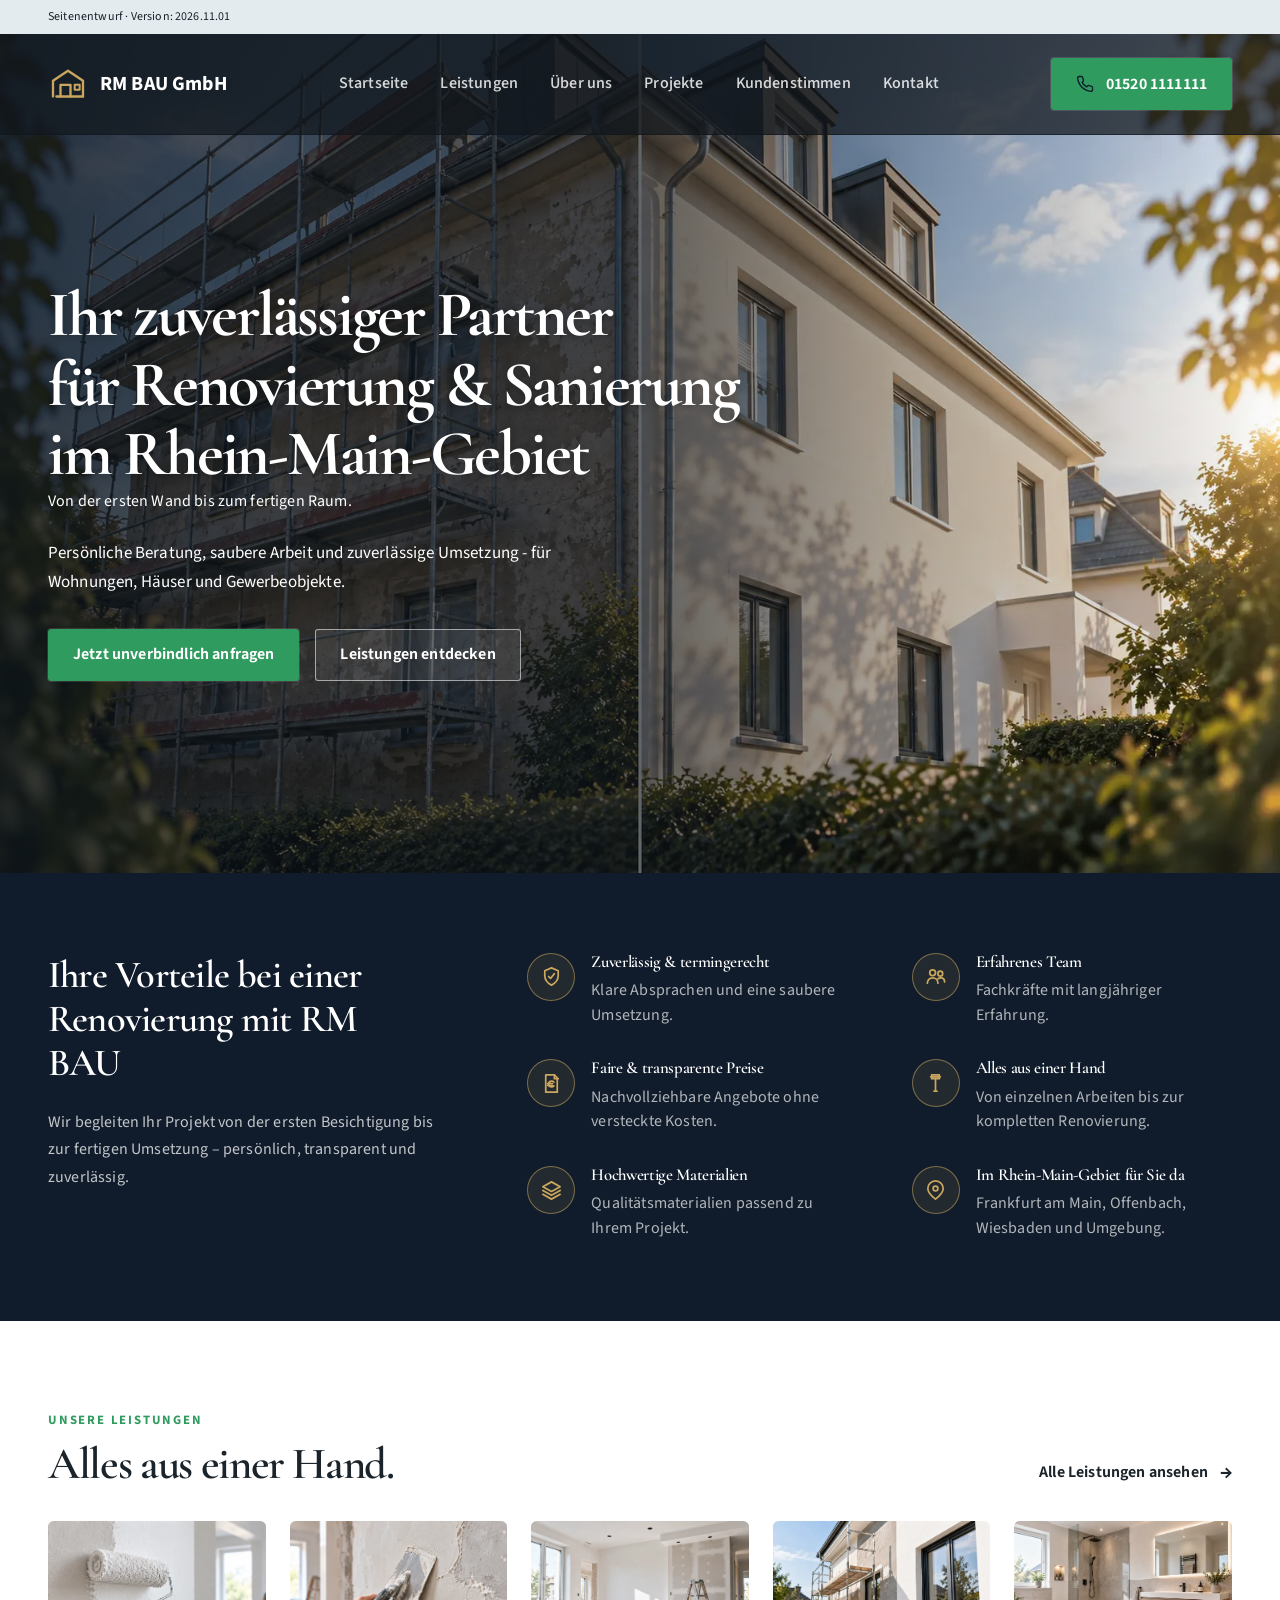
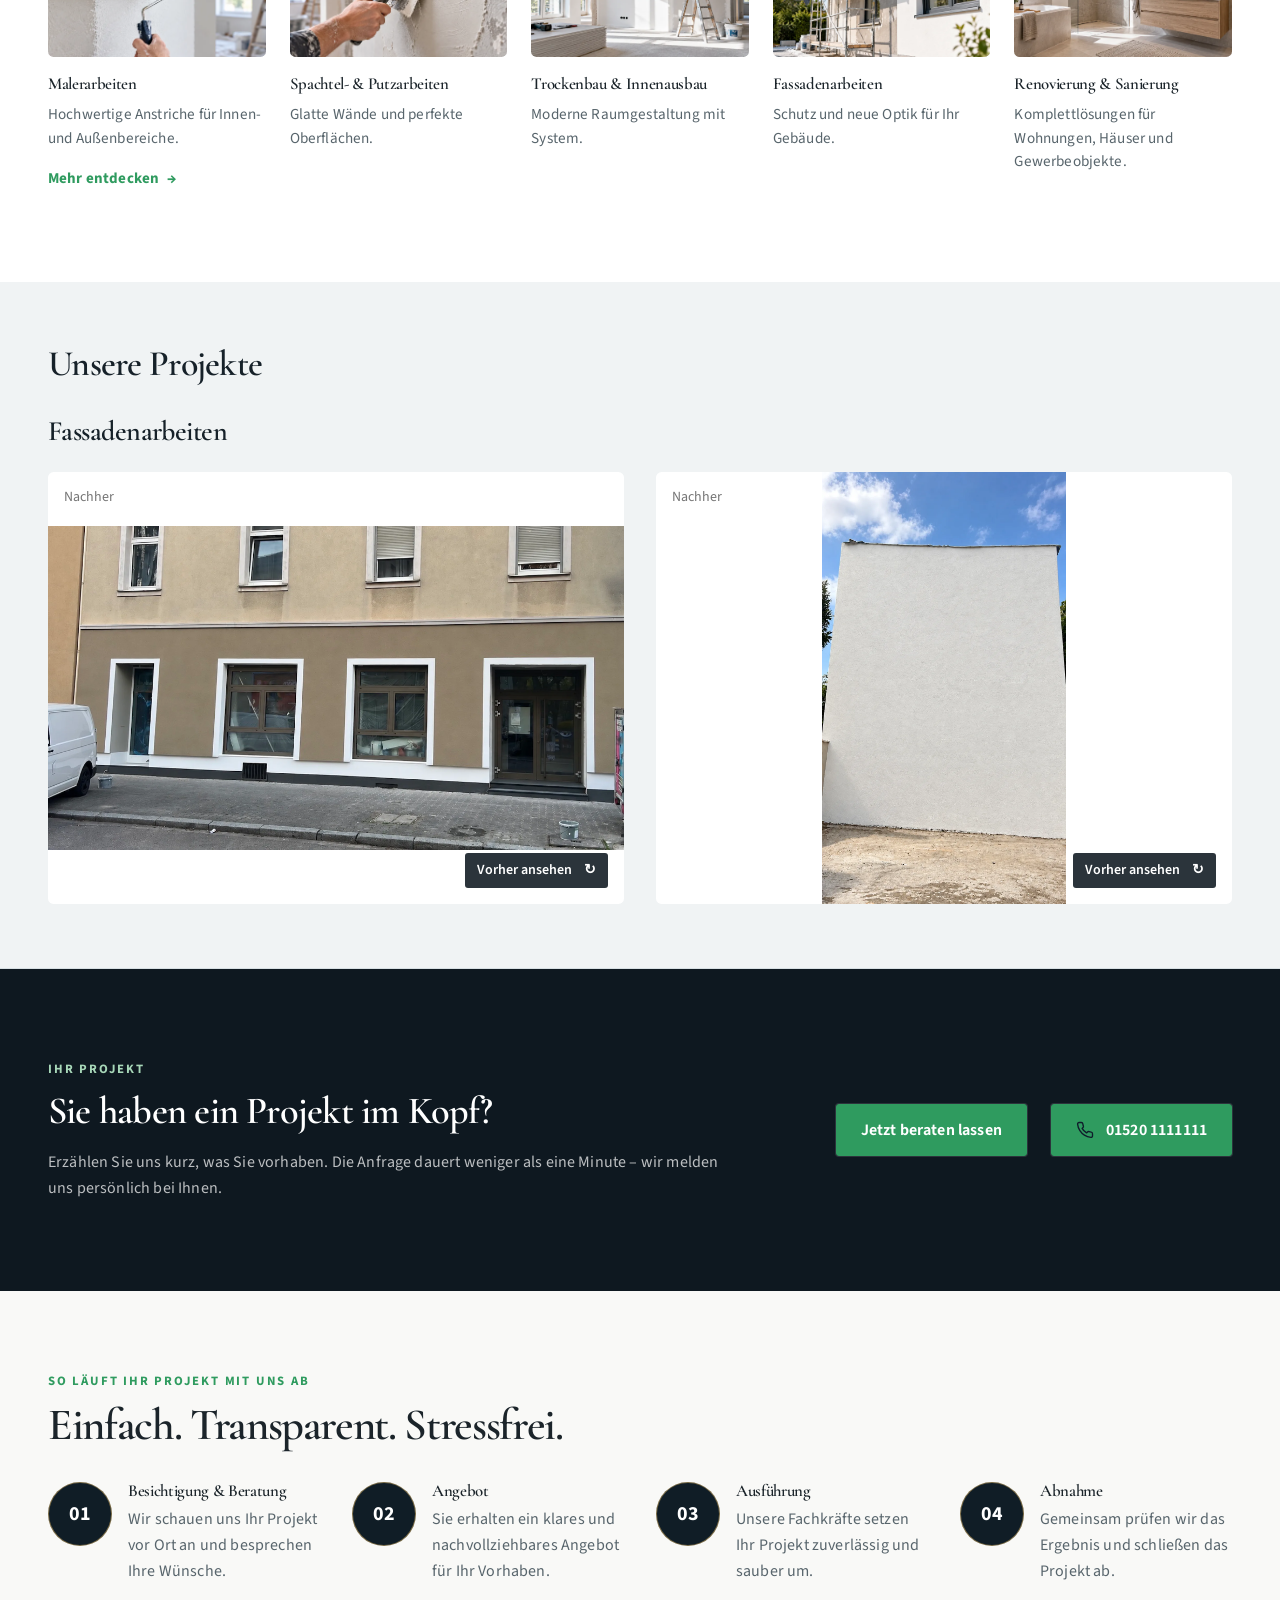
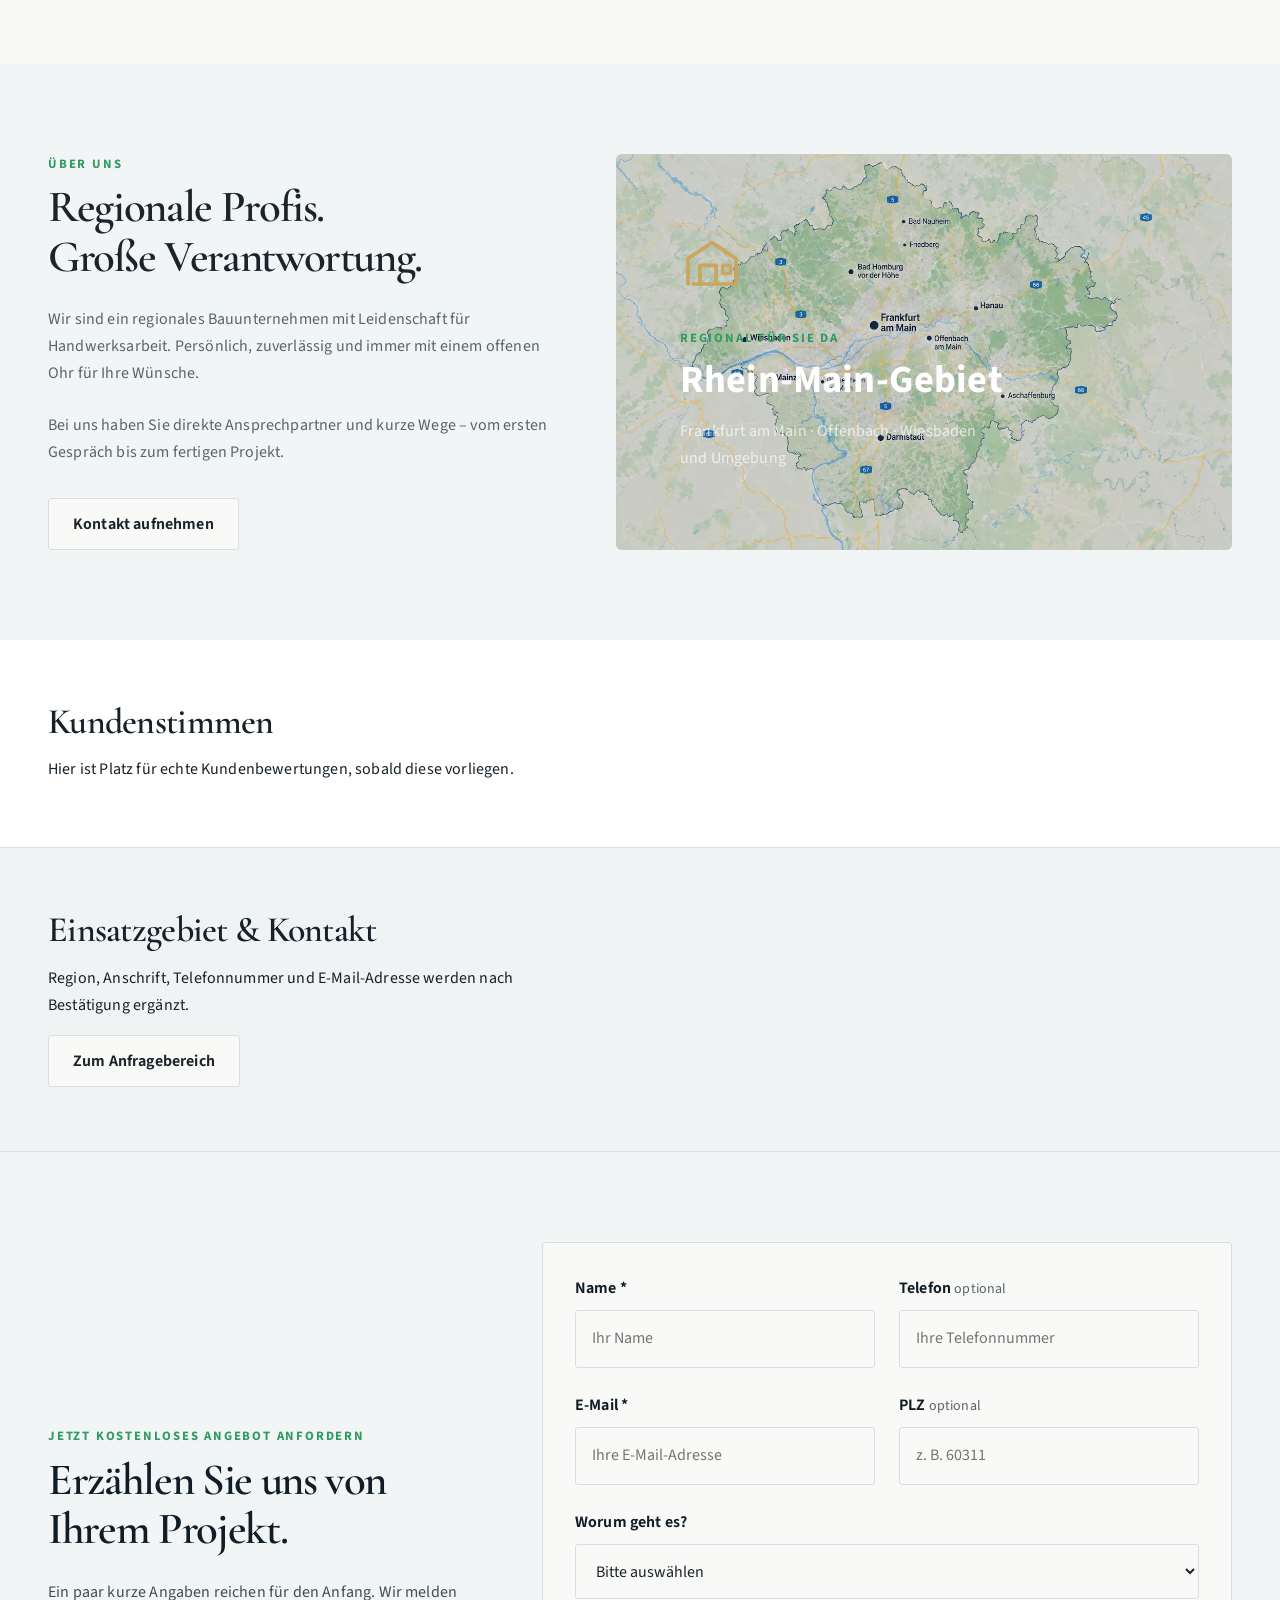
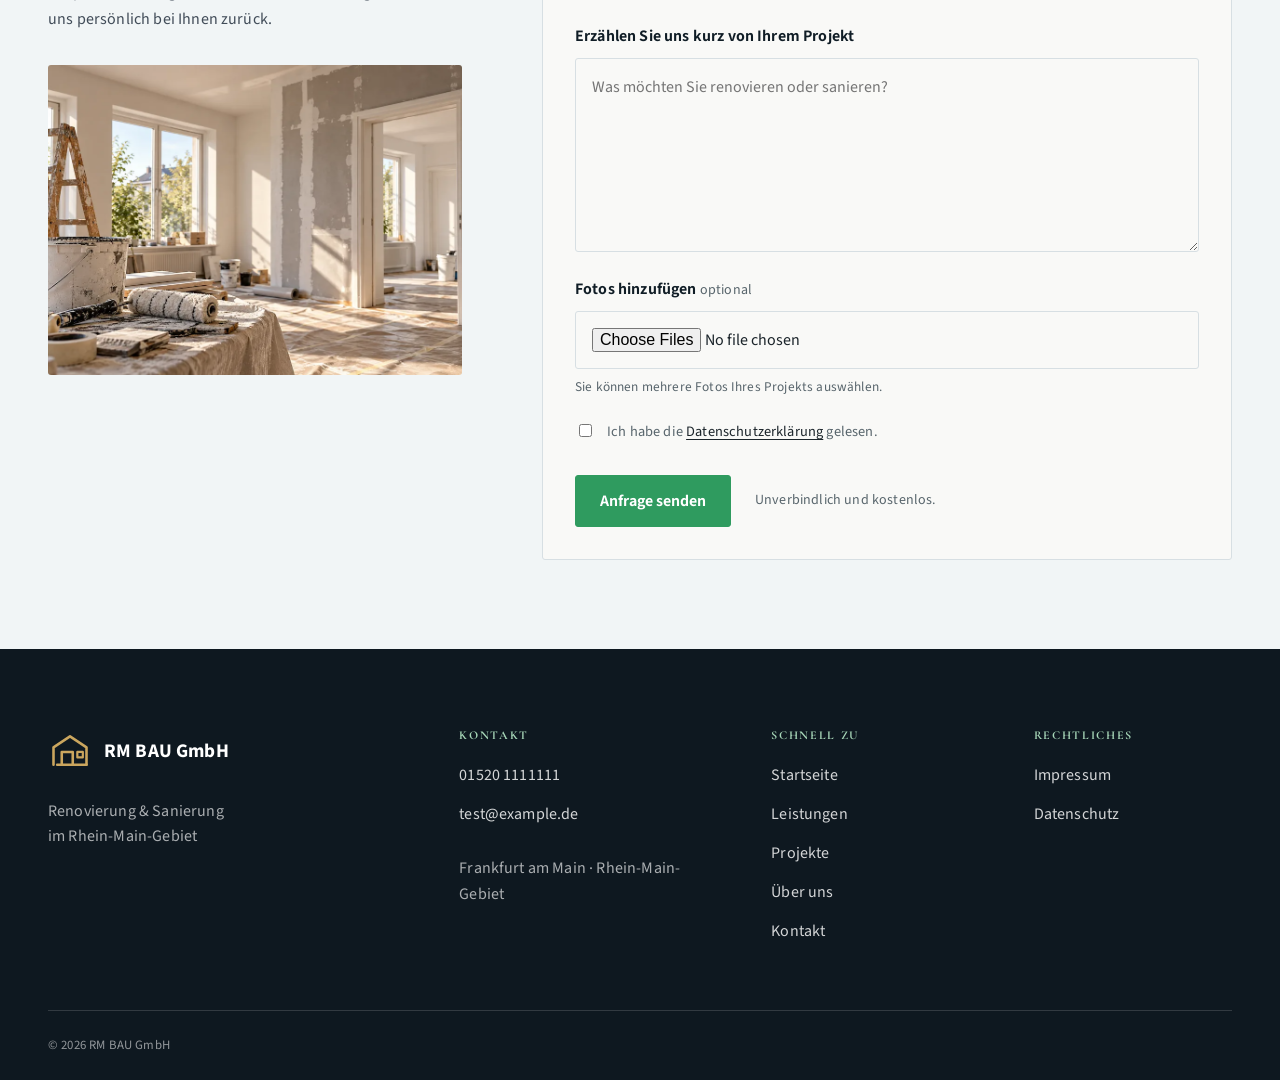
==== public/index.html @ 4d6d4b8c "add malerarbeiten" ====
<!doctype html>
<html lang="de">
  <head>
    <meta charset="utf-8">
    <meta name="viewport" content="width=device-width, initial-scale=1">
    <meta name="description" content="Seitenentwurf für einen Betrieb für Renovierung und Sanierung.">
    <meta name="robots" content="noindex, nofollow">

    <link rel="preconnect" href="https://fonts.googleapis.com">
    <link rel="preconnect" href="https://fonts.gstatic.com" crossorigin>
    <link
      href="https://fonts.googleapis.com/css2?family=Cormorant+Garamond:wght@500;600;700&family=Source+Sans+3:wght@400;500;600;700&display=swap"
      rel="stylesheet"
    >

    <title>Renovierung &amp; Sanierung — Seitenentwurf</title>
    <link rel="icon" href="data:,">
    <link rel="stylesheet" href="assets/css/variables.css">
    <link rel="stylesheet" href="assets/css/base.css">
    <link rel="stylesheet" href="assets/css/layout.css">
    <link rel="stylesheet" href="assets/css/components.css">
    <link rel="stylesheet" href="assets/css/sections/header.css">
    <link rel="stylesheet" href="assets/css/sections/hero.css">
    <link rel="stylesheet" href="assets/css/sections/advantages.css">
    <link rel="stylesheet" href="assets/css/sections/services.css">
    <link rel="stylesheet" href="assets/css/sections/projects.css">
    <link rel="stylesheet" href="assets/css/sections/project-cta.css">
    <link rel="stylesheet" href="assets/css/sections/process.css">
    <link rel="stylesheet" href="assets/css/sections/about.css">
    <link rel="stylesheet" href="assets/css/sections/request.css">
    <link rel="stylesheet" href="assets/css/sections/footer.css">
    <link rel="stylesheet" href="assets/css/scroll-reveal.css">
    <!-- Theme overrides must come last -->
    <link rel="stylesheet" href="assets/css/themes.css">
  </head>
  <body class="theme-builder">
    <a class="skip-link" href="#main-content">Zum Inhalt springen</a>

    <!-- Header / navigation -->
    <p class="preview-banner">
      <span class="container">Seitenentwurf · Version: 2026.11.01 </span>
    </p>
    <header class="site-header">
      <div class="container site-header__inner">
        <a class="site-name" href="#start">
          <img
            class="site-name__mark"
            src="assets/icons/company-mark.svg"
            alt=""
            aria-hidden="true"
          >
          <span class="site-name__text">
            <strong data-site="company-name"></strong>
          </span>
        </a>
        <nav class="site-nav" aria-label="Hauptnavigation">
          <ul class="nav-list">
            <li><a href="#start">Startseite</a></li>
            <li><a href="#services">Leistungen</a></li>
            <li><a href="#about">Über uns</a></li>
            <li><a href="#projects">Projekte</a></li>
            <li><a href="#reviews">Kundenstimmen</a></li>
            <li><a href="#contact">Kontakt</a></li>
          </ul>
        </nav>
        <a
          class="button button--primary site-header__cta"
          href="#"
          data-site-phone-link
        >
          <img
            class="icon"
            src="assets/icons/phone.svg"
            alt=""
            aria-hidden="true"
          >
          <span data-site="phone"></span>
        </a>
      </div>
    </header>

    <main id="main-content" tabindex="-1">
      <!-- Hero -->
      <section class="hero" id="start" aria-labelledby="hero-title">
        <!-- To try another stock photo, change only src. See assets/images/README.md. -->
        <img
          class="hero__image"
          src="assets/images/hero-before-after.webp"
          width="1920"
          height="1079"
          alt=""
          fetchpriority="high"
        >
        <div class="container hero__inner">
          <div class="hero__content">

  <h1 class="hero__title" id="hero-title">
    Ihr zuverlässiger Partner<br>
    für Renovierung &amp; Sanierung<br> 
    im Rhein-Main-Gebiet
  </h1>

  <p class="hero__subtitle">
    Von der ersten Wand bis zum fertigen Raum.
  </p>

  <p class="hero__description">
    Persönliche Beratung, saubere Arbeit und 
    zuverlässige Umsetzung - für Wohnungen, 
    Häuser und Gewerbeobjekte.
  </p>

  <div class="hero__actions">
    <a class="button button--primary" href="#request">
      Jetzt unverbindlich anfragen
    </a>
              <a class="button button--outline" href="#services">Leistungen entdecken</a>
            </div>
          </div>
        </div>
      </section>

      <!-- Benefits -->
      <section class="advantages" id="benefits">
  <div class="container advantages__inner">

    <div class="advantages__intro">
      <h2 class="advantages__title">
        Ihre Vorteile bei einer Renovierung mit RM BAU
      </h2>

      <p class="advantages__description">
        Wir begleiten Ihr Projekt von der ersten Besichtigung
        bis zur fertigen Umsetzung – persönlich, transparent
        und zuverlässig.
      </p>
    </div>

    <button
      class="advantages__toggle"
      type="button"
      aria-expanded="false"
      aria-controls="advantages-list"
    >
      <span class="advantages__toggle-label">
        Alle Vorteile anzeigen
      </span>

      <span
        class="advantages__toggle-icon"
        aria-hidden="true"
      >
        ↓
      </span>
    </button>

    <div
      class="advantages__collapsible"
      id="advantages-list"
    >
      <div class="advantages__grid">

        <div class="advantage-item">
          <div class="advantage-item__icon">
            <img src="assets/icons/shield-check.svg" alt="">
          </div>

          <div>
            <h3>Zuverlässig &amp; termingerecht</h3>
            <p>Klare Absprachen und eine saubere Umsetzung.</p>
          </div>
        </div>

        <div class="advantage-item">
          <div class="advantage-item__icon">
            <img src="assets/icons/team.svg" alt="">
          </div>

          <div>
            <h3>Erfahrenes Team</h3>
            <p>Fachkräfte mit langjähriger Erfahrung.</p>
          </div>
        </div>

        <div class="advantage-item">
          <div class="advantage-item__icon">
            <img src="assets/icons/price.svg" alt="">
          </div>

          <div>
            <h3>Faire &amp; transparente Preise</h3>
            <p>Nachvollziehbare Angebote ohne versteckte Kosten.</p>
          </div>
        </div>

        <div class="advantage-item">
          <div class="advantage-item__icon">
            <img src="assets/icons/tools.svg" alt="">
          </div>

          <div>
            <h3>Alles aus einer Hand</h3>
            <p>Von einzelnen Arbeiten bis zur kompletten Renovierung.</p>
          </div>
        </div>

        <div class="advantage-item">
          <div class="advantage-item__icon">
            <img src="assets/icons/materials.svg" alt="">
          </div>

          <div>
            <h3>Hochwertige Materialien</h3>
            <p>Qualitätsmaterialien passend zu Ihrem Projekt.</p>
          </div>
        </div>

        <div class="advantage-item">
          <div class="advantage-item__icon">
            <img src="assets/icons/location.svg" alt="">
          </div>

          <div>
            <h3>Im Rhein-Main-Gebiet für Sie da</h3>
            <p>Frankfurt am Main, Offenbach, Wiesbaden und Umgebung.</p>
          </div>
        </div>

      </div>
    </div>

  </div>
</section>

      <!-- Services -->
      <section class="services" id="services" aria-labelledby="services-title">
  <div class="container">

    <div class="services__header">
      <div>
        <p class="services__eyebrow">Unsere Leistungen</p>

        <h2 class="services__title" id="services-title">
          Alles aus einer Hand.
        </h2>
      </div>

      <a class="services__all-link" href="#services">
        Alle Leistungen ansehen
        <span aria-hidden="true">→</span>
      </a>
    </div>

    <div class="services__list">

      <article class="service-card">
        <img
          class="service-card__image"
          src="assets/images/services/painting.webp"
          alt="Malerarbeiten mit Farbroller"
          loading="lazy"
        >

        <h3>Malerarbeiten</h3>

        <p>
          Hochwertige Anstriche für Innen- und Außenbereiche.
        </p>

        <!-- Link to the Malerarbeiten detail page -->
        <a class="service-card__link" href="leistungen/malerarbeiten.html">
          Mehr entdecken <span aria-hidden="true">→</span>
        </a>
      </article>


      <article class="service-card">
        <img
          class="service-card__image"
          src="assets/images/services/plastering.webp"
          alt="Spachtel- und Putzarbeiten an einer Wand"
          loading="lazy"
        >

        <h3>Spachtel- &amp; Putzarbeiten</h3>

        <p>
          Glatte Wände und perfekte Oberflächen.
        </p>
      </article>


      <article class="service-card">
        <img
          class="service-card__image"
          src="assets/images/services/drywall.webp"
          alt="Innenraum während des Trockenbaus"
          loading="lazy"
        >

        <h3>Trockenbau &amp; Innenausbau</h3>

        <p>
          Moderne Raumgestaltung mit System.
        </p>
      </article>


      <article class="service-card">
        <img
          class="service-card__image"
          src="assets/images/services/facade.webp"
          alt="Fassade eines Wohnhauses"
          loading="lazy"
        >

        <h3>Fassadenarbeiten</h3>

        <p>
          Schutz und neue Optik für Ihr Gebäude.
        </p>
      </article>


      <article class="service-card">
        <img
          class="service-card__image"
          src="assets/images/services/renovation.webp"
          alt="Modern renoviertes Badezimmer"
          loading="lazy"
        >

        <h3>Renovierung &amp; Sanierung</h3>

        <p>
          Komplettlösungen für Wohnungen, Häuser und Gewerbeobjekte.
        </p>
      </article>

    </div>

  </div>
</section>

      <!-- Projects -->
      <section class="section section--muted" id="projects" aria-labelledby="projects-title">
        <div class="container stack">
          <h2 id="projects-title">Unsere Projekte</h2>
          <section class="projects__category" aria-labelledby="projects-facades-title">
            <h3 class="projects__category-title" id="projects-facades-title">Fassadenarbeiten</h3>
            <div class="projects__grid">
              <article class="project-card project-card--facade" data-project-name="Fassadensanierung 01">
                <button
                  class="project-card__toggle"
                  type="button"
                  aria-label="Fassadensanierung 01: Nachher. Vorher ansehen."
                  disabled
                >
                  <span class="project-card__inner">
                    <span class="project-card__face project-card__face--after" aria-hidden="false">
                      <img
                        class="project-card__image project-card__image--after"
                        src="assets/images/projects/facade-after.webp"
                        alt="Fassade nach der Sanierung"
                        loading="lazy"
                        decoding="async"
                      >
                      <span class="project-card__label">Nachher</span>
                      <span class="project-card__hint">Vorher ansehen <span aria-hidden="true">↻</span></span>
                    </span>
                    <span class="project-card__face project-card__face--before" aria-hidden="true">
                      <img
                        class="project-card__image project-card__image--before"
                        src="assets/images/projects/facade-before.webp"
                        alt="Fassade vor der Sanierung"
                        loading="lazy"
                        decoding="async"
                      >
                      <span class="project-card__label">Vorher</span>
                      <span class="project-card__hint">Nachher ansehen <span aria-hidden="true">↻</span></span>
                    </span>
                  </span>
                </button>
              </article>

              <article class="project-card project-card--facade0" data-project-name="Fassadensanierung 02">
                <button
                  class="project-card__toggle"
                  type="button"
                  aria-label="Fassadensanierung 02: Nachher. Vorher ansehen."
                  disabled
                >
                  <span class="project-card__inner">
                    <span class="project-card__face project-card__face--after" aria-hidden="false">
                      <img
                        class="project-card__image project-card__image--after"
                        src="assets/images/projects/facade0-after.webp"
                        alt="Fassade nach der Sanierung"
                        loading="lazy"
                        decoding="async"
                      >
                      <span class="project-card__label">Nachher</span>
                      <span class="project-card__hint">Vorher ansehen <span aria-hidden="true">↻</span></span>
                    </span>
                    <span class="project-card__face project-card__face--before" aria-hidden="true">
                      <img
                        class="project-card__image project-card__image--before"
                        src="assets/images/projects/facade0-before.webp"
                        alt="Fassade vor der Sanierung"
                        loading="lazy"
                        decoding="async"
                      >
                      <span class="project-card__label">Vorher</span>
                      <span class="project-card__hint">Nachher ansehen <span aria-hidden="true">↻</span></span>
                    </span>
                  </span>
                </button>
              </article>
            </div>
          </section>
        </div>
      </section>

      <!-- Project CTA -->
<section class="project-cta" aria-labelledby="project-cta-title">
  <div class="container project-cta__inner">

    <div class="project-cta__content">
      <p class="project-cta__eyebrow">
        Ihr Projekt
      </p>

      <h2 class="project-cta__title" id="project-cta-title">
        Sie haben ein Projekt im Kopf?
      </h2>

      <p class="project-cta__description">
        Erzählen Sie uns kurz, was Sie vorhaben.
        Die Anfrage dauert weniger als eine Minute –
        wir melden uns persönlich bei Ihnen.
      </p>
    </div>

    <div class="project-cta__actions">
      <a class="button button--primary" href="#request">
        Jetzt beraten lassen
      </a>

      <a
          class="button button--primary site-header__cta"
          href="#"
          data-site-phone-link
        >
          <img
            class="icon"
            src="assets/icons/phone.svg"
            alt=""
            aria-hidden="true"
          >
          <span data-site="phone"></span>
        </a>
    </div>

  </div>
</section>

<!-- Process -->
<section class="process" id="process" aria-labelledby="process-title">
  <div class="container">

    <div class="process__header">
      <p class="process__eyebrow">
        So läuft Ihr Projekt mit uns ab
      </p>

      <h2 class="process__title" id="process-title">
        Einfach. Transparent. Stressfrei.
      </h2>
    </div>

    <div class="process__steps">

      <article class="process-step">
        <span class="process-step__number">01</span>
        <div>
          <h3>Besichtigung &amp; Beratung</h3>
          <p>
            Wir schauen uns Ihr Projekt vor Ort an
            und besprechen Ihre Wünsche.
          </p>
        </div>
      </article>

      <article class="process-step">
        <span class="process-step__number">02</span>
        <div>
          <h3>Angebot</h3>
          <p>
            Sie erhalten ein klares und nachvollziehbares
            Angebot für Ihr Vorhaben.
          </p>
        </div>
      </article>

      <article class="process-step">
        <span class="process-step__number">03</span>
        <div>
          <h3>Ausführung</h3>
          <p>
            Unsere Fachkräfte setzen Ihr Projekt
            zuverlässig und sauber um.
          </p>
        </div>
      </article>

      <article class="process-step">
        <span class="process-step__number">04</span>
        <div>
          <h3>Abnahme</h3>
          <p>
            Gemeinsam prüfen wir das Ergebnis
            und schließen das Projekt ab.
          </p>
        </div>
      </article>

    </div>

  </div>
</section>

      <!-- About -->
<section class="about" id="about" aria-labelledby="about-title">
  <div class="container about__inner">

    <div class="about__content">
      <p class="about__eyebrow">
        Über uns
      </p>

      <h2 class="about__title" id="about-title">
        Regionale Profis.<br>
        Große Verantwortung.
      </h2>

      <p class="about__description">
        Wir sind ein regionales Bauunternehmen mit Leidenschaft für Handwerksarbeit. 
        Persönlich, zuverlässig und immer mit einem offenen Ohr für Ihre Wünsche.
      </p>

      <p class="about__description">
        Bei uns haben Sie direkte Ansprechpartner und kurze Wege –
        vom ersten Gespräch bis zum fertigen Projekt.
      </p>

      <a class="button button--secondary" href="#contact">
        Kontakt aufnehmen
      </a>
    </div>

    <div class="about__media">
  <img
    class="about__mark"
    src="assets/icons/company-mark.svg"
    alt=""
    aria-hidden="true"
  >

  <p class="about__media-label">Regional für Sie da</p>

  <strong>Rhein-Main-Gebiet</strong>

  <p>
    Frankfurt am Main · Offenbach · Wiesbaden<br>
    und Umgebung
  </p>
</div>

  </div>
</section>

      

      <!-- Reviews -->
      <section class="section" id="reviews" aria-labelledby="reviews-title">
        <div class="container stack">
          <h2 id="reviews-title">Kundenstimmen</h2>
          <p class="text-width">Hier ist Platz für echte Kundenbewertungen, sobald diese vorliegen.</p>
        </div>
      </section>

      <!-- Service area / contact -->
      <section class="section section--muted" id="contact" aria-labelledby="contact-title">
        <div class="container stack">
          <h2 id="contact-title">Einsatzgebiet &amp; Kontakt</h2>
          <p class="text-width">Region, Anschrift, Telefonnummer und E-Mail-Adresse werden nach Bestätigung ergänzt.</p>
          <div class="cluster">
            <a class="button button--secondary" href="#request">Zum Anfragebereich</a>
          </div>
        </div>
      </section>

      <!-- Request form: interface and submission are added in later steps. -->
      <!-- Request form -->
<section class="request" id="request" aria-labelledby="request-title">
  <div class="container request__inner">

    <div class="request__intro">
      <p class="request__eyebrow">JETZT KOSTENLOSES ANGEBOT ANFORDERN</p>

      <h2 class="request__title" id="request-title">
        Erzählen Sie uns von Ihrem Projekt.
      </h2>

      <p class="request__description">
        Ein paar kurze Angaben reichen für den Anfang.
        Wir melden uns persönlich bei Ihnen zurück.
      </p>

      <img
  class="request__image"
  src="assets/images/request/renovation-work.webp"
  alt=""
  loading="lazy"
>

    </div>

    <form class="request-form">

      <div class="request-form__grid">

        <div class="form-field">
          <label for="name">Name *</label>
          <input
            id="name"
            name="name"
            type="text"
            autocomplete="name"
            placeholder="Ihr Name"
            required
          >
        </div>

        <div class="form-field">
          <label for="phone">
            Telefon 
            <span class="form-field__optional">optional</span>
          </label>
          <input
            id="phone"
            name="phone"
            type="tel"
            autocomplete="tel"
            placeholder="Ihre Telefonnummer"
          >
        </div>

        <div class="form-field">
          <label for="email">E-Mail *</label>
          <input
            id="email"
            name="email"
            type="email"
            autocomplete="email"
            placeholder="Ihre E-Mail-Adresse"
            required
          >
        </div>

        <div class="form-field">
          <label for="postal-code">
            PLZ
            <span class="form-field__optional">optional</span>
          </label>
          <input
            id="postal-code"
            name="postalCode"
            type="text"
            inputmode="numeric"
            autocomplete="postal-code"
            placeholder="z. B. 60311"
          >
        </div>

        <div class="form-field form-field--full">
          <label for="service">Worum geht es?</label>

          <select id="service" name="service">
            <option value="">Bitte auswählen</option>
            <option value="painting">Malerarbeiten</option>
            <option value="plastering">Spachtel- &amp; Putzarbeiten</option>
            <option value="drywall">Trockenbau &amp; Innenausbau</option>
            <option value="facade">Fassadenarbeiten</option>
            <option value="renovation">Renovierung &amp; Sanierung</option>
            <option value="other">Sonstiges</option>
          </select>
        </div>

        <div class="form-field form-field--full">
          <label for="message">
            Erzählen Sie uns kurz von Ihrem Projekt
          </label>

          <textarea
            id="message"
            name="message"
            rows="6"
            placeholder="Was möchten Sie renovieren oder sanieren?"
          ></textarea>
        </div>

        <div class="form-field form-field--full">
          <label for="photos">
            Fotos hinzufügen
            <span class="form-field__optional">optional</span>
          </label>

          <input
            id="photos"
            name="photos"
            type="file"
            accept="image/*"
            multiple
          >

          <small>
            Sie können mehrere Fotos Ihres Projekts auswählen.
          </small>
        </div>

      </div>

      <label class="form-check">
        <input type="checkbox" name="privacy">

        <span>
          Ich habe die
          <a href="datenschutz.html">Datenschutzerklärung</a>
          gelesen.
        </span>
      </label>

      <div class="request-form__footer">
        <button class="button button--primary" type="button">
          Anfrage senden
        </button>

        <p>
          Unverbindlich und kostenlos.
        </p>
      </div>

    </form>

  </div>
</section>
    </main>

    <!-- Footer -->
      <footer class="site-footer">
  <div class="container site-footer__grid">

    <div class="site-footer__brand">
      <a class="site-footer__logo" href="#start">
        <img
          class="site-footer__mark"
          src="assets/icons/company-mark.svg"
          alt=""
          aria-hidden="true"
        >

        <strong data-site="company-name"></strong>
      </a>

      <p>
        Renovierung &amp; Sanierung<br>
        im Rhein-Main-Gebiet
      </p>
    </div>


    <div class="site-footer__column">
      <h2>Kontakt</h2>

      <a href="#" data-site-phone-link>
        <span data-site="phone"></span>
      </a>

      <a href="#" data-site-email-link>
        <span data-site="email"></span>
      </a>

      <p>Frankfurt am Main · Rhein-Main-Gebiet</p>
    </div>


    <div class="site-footer__column">
      <h2>Schnell zu</h2>

      <a href="#start">Startseite</a>
      <a href="#services">Leistungen</a>
      <a href="#projects">Projekte</a>
      <a href="#about">Über uns</a>
      <a href="#contact">Kontakt</a>
    </div>


    <div class="site-footer__column">
      <h2>Rechtliches</h2>

      <a href="impressum.html">Impressum</a>
      <a href="datenschutz.html">Datenschutz</a>
    </div>

  </div>

  <div class="container site-footer__bottom">
    <p>
      © <span data-site="year"></span>
      <span data-site="company-name"></span>
    </p>

  </div>
</footer>

  <script src="assets/js/site-data.js"></script>
  <script src="assets/js/advantages-toggle.js"></script>
  <script src="assets/js/projects-flip.js"></script>
  <script src="assets/js/scroll-reveal.js"></script>
</body>
</html>
---- public/assets/css/variables.css ----
:root {
  /* Shared palette and rhythm; section-specific rules live in sections/. */
  --color-background: #f9f9f7;
  --color-surface: #f0f3f4;
  --color-text: #1b242a;
  --color-text-muted: #58656c;
  --color-border: #d7dfe3;
  --color-ink: #101d26;
  --color-on-dark: #ffffff;
  --color-on-dark-muted: #dfe7eb;
  --color-border-dark: #2c3941;
  --color-accent: #2f9b5f;
  --color-accent-hover: #1d6d43;
  --color-notice: #edf4f7;
  --color-focus: #1d2f3a;
  --color-focus-on-dark: #dfe7eb;

  --font-body: "Source Sans 3", "Segoe UI", sans-serif;
  --font-heading: "Cormorant Garamond", Georgia, serif;
  --text-small: 0.875rem;
  --text-body: 1rem;
  --text-heading: clamp(2rem, 2.8vw, 2.75rem);
  --text-title: clamp(3rem, 5vw, 5rem);

  --space-1: 0.25rem;
  --space-2: 0.5rem;
  --space-3: 0.75rem;
  --space-4: 1rem;
  --space-6: 1.5rem;
  --space-8: 2rem;
  --space-12: 4rem;
  --space-16: 5rem;
  --space-24: 7rem;

  --content-width: 74rem;
  --text-width: 65ch;
  --page-gutter: clamp(1rem, 4vw, 2rem);
  --radius: 0.1875rem;
}
---- public/assets/css/base.css ----
*,
*::before,
*::after {
  box-sizing: border-box;
}

html {
  color-scheme: light;
  scroll-padding-block: var(--space-4);
}

body {
  margin: 0;
  background: var(--color-background);
  color: var(--color-text);
  font-family: var(--font-body);
  font-size: var(--text-body);
  line-height: 1.7;
  letter-spacing: 0.01em;
  overflow-wrap: break-word;
}

h1,
h2,
p {
  margin: 0;
}

h1,
h2,
h3,
h4,
h5,
h6 {
  font-family: var(--font-heading);
  line-height: 1.02;
  letter-spacing: -0.02em;
  font-weight: 600;
}

h1 {
  font-size: var(--text-title);
}

h2 {
  font-size: var(--text-heading);
}

main > section {
  padding-block: clamp(5rem, 8vw, 7rem);
}

main > section + section {
  margin-block-start: 0;
}

a {
  color: inherit;
  text-underline-offset: 0.2em;
}

img {
  display: block;
  max-width: 100%;
  height: auto;
}

button,
input,
select,
textarea {
  font: inherit;
}

:focus-visible {
  outline: 3px solid var(--focus-color, var(--color-focus));
  outline-offset: 4px;
}
---- public/assets/css/layout.css ----
.container {
  width: min(calc(100% - var(--page-gutter) * 2), var(--content-width));
  margin-inline: auto;
}

.section {
  padding-block: var(--space-12);
  border-block-end: 1px solid var(--color-border);
}

.section--compact {
  padding-block: var(--space-6);
}

.section--muted {
  background: var(--color-surface);
}

.stack > * + * {
  margin-block-start: var(--space-4);
}

.cluster {
  display: flex;
  flex-wrap: wrap;
  align-items: center;
  gap: var(--space-3);
}

.cluster > * {
  min-width: 0;
  max-width: 100%;
}

.cluster--spread {
  justify-content: space-between;
}

.text-width {
  max-width: var(--text-width);
}
---- public/assets/css/components.css ----
.button {
  display: inline-flex;
  align-items: center;
  justify-content: center;
  gap: var(--space-3);
  min-height: 3.25rem;
  max-width: 100%;
  padding: var(--space-3) var(--space-6);
  border: 1px solid transparent;
  border-radius: var(--radius);
  font-weight: 650;
  line-height: 1.4;
  text-align: center;
  text-decoration: none;
  transition: background-color 160ms ease, border-color 160ms ease, color 160ms ease;
}

.button--primary {
  background: var(--color-accent);
  color: var(--color-ink);
}

.button--secondary {
  background: var(--color-background);
  color: var(--color-text);
  border-color: var(--color-border);
}

.button--outline {
  background: rgb(32 32 32 / 42%);
  color: var(--color-on-dark);
  border-color: rgb(255 255 255 / 65%);
}

.button--primary:hover {
  background: var(--color-accent-hover);
}

.button--secondary:hover {
  border-color: var(--color-text);
}

.button--outline:hover {
  background: var(--color-on-dark);
  color: var(--color-ink);
  border-color: var(--color-on-dark);
}

.icon {
  width: 1.125rem;
  height: 1.125rem;
  flex: 0 0 auto;
}

.notice {
  padding: var(--space-3) var(--space-4);
  border-inline-start: 3px solid var(--color-accent);
  background: var(--color-notice);
  font-size: var(--text-small);
}

.skip-link {
  position: absolute;
  inset-block-start: var(--space-4);
  inset-inline-start: var(--page-gutter);
  z-index: 10;
  padding: var(--space-3) var(--space-4);
  background: var(--color-background);
  transform: translateY(calc(-100% - var(--space-8)));
}

.skip-link:focus {
  transform: translateY(0);
}

@media (prefers-reduced-motion: reduce) {
  .button {
    transition: none;
  }
}
---- public/assets/css/sections/header.css ----
.preview-banner {
  margin: 0;
  padding-block: 0.5rem;
  background: var(--color-notice);
  color: var(--color-text);
  font-size: 0.75rem;
  line-height: 1.5;
}

.preview-banner > .container {
  display: block;
}

.site-header {
  position: absolute;
  inset-inline: 0;
  z-index: 20;
}

.site-header__inner {
  display: grid;
  grid-template-columns: auto minmax(0, 1fr) auto;
  align-items: center;
  gap: var(--space-4) var(--space-8);
  padding-block: var(--space-6);
}

.site-name {
  display: inline-flex;
  align-items: center;
  gap: var(--space-3);
  min-width: 0;
  color: inherit;
  text-decoration: none;
}

.site-name__mark {
  display: block;
  flex: 0 0 auto;
  width: 2.5rem;
  height: 2.75rem;
  color: var(--color-accent);
}

.site-name__text {
  display: grid;
  gap: 0.2rem;
  min-width: 0;
}

.site-name__text strong {
  font-size: 1.25rem;
  line-height: 1.15;
  overflow-wrap: anywhere;
}

.site-name__text > span {
  font-size: 0.75rem;
  line-height: 1.4;
}

.site-nav {
  min-width: 0;
}

.nav-list {
  display: flex;
  flex-wrap: wrap;
  justify-content: center;
  gap: var(--space-1) var(--space-6);
  margin: 0;
  padding: 0;
  list-style: none;
}

.nav-list a {
  display: inline-flex;
  align-items: center;
  min-height: 2.75rem;
  padding-inline: var(--space-1);
  color: inherit;
  font-size: 1rem;
  font-weight: 550;
  text-decoration: none;
  text-underline-offset: 0.45em;
}

.nav-list a:hover,
.nav-list a:focus-visible {
  text-decoration: underline;
  text-decoration-color: var(--color-accent);
  text-decoration-thickness: 2px;
}

.site-header__cta {
  white-space: nowrap;
  min-height: 3.25rem;
  padding-inline: var(--space-6);
  font-size: 1rem;
  font-weight: 650;
}

@media (max-width: 68rem) {
  .site-header__inner {
    grid-template-columns: minmax(0, 1fr) auto;
    row-gap: var(--space-3);
  }

  .site-name {
    grid-column: 1;
    grid-row: 1;
    justify-self: start;
  }

  .site-header__cta {
    grid-column: 2;
    grid-row: 1;
  }

  .site-nav {
    grid-column: 1 / -1;
    grid-row: 2;
    padding-block-start: var(--space-2);
    border-block-start: 1px solid var(--color-border);
  }

  .nav-list {
    justify-content: flex-start;
  }
}

@media (max-width: 40rem) {
  .site-header__inner {
    gap: var(--space-2) var(--space-3);
    padding-block: var(--space-4);
  }

  .site-name {
    gap: var(--space-2);
  }

  .site-name__mark {
    width: 2rem;
    height: 2.2rem;
  }

  .site-name__text strong {
    font-size: 1.0625rem;
  }

  .site-name__text > span {
    font-size: 0.6875rem;
  }

  .site-header__cta {
    padding-inline: var(--space-4);
    font-size: 0.8125rem;
  }

  .nav-list {
    gap: 0 var(--space-3);
  }

  .nav-list a {
    font-size: 0.8125rem;
  }
}
---- public/assets/css/sections/hero.css ----
.hero {
  --hero-shade-strong: 0.62;
  --hero-shade-light: 0.06;

  position: relative;
  isolation: isolate;
  overflow: hidden;
  color: var(--color-on-dark);
}

.hero__image {
  position: absolute;
  inset: 0;
  z-index: -2;
  width: 100%;
  height: 100%;
  object-fit: cover;
  object-position: 68% center;
}

.hero::before {
  content: "";
  position: absolute;
  inset: 0;
  z-index: -1;
}

.hero__inner {
  position: relative;
  min-height: 39rem;
  padding-block:
    clamp(9rem, 11vw, 11rem)
    clamp(var(--space-16), 7vw, var(--space-24));
}

.hero__content {
  max-width: 48rem;
}

.hero__eyebrow {
  display: flex;
  align-items: center;
  gap: var(--space-3);
  margin-block-end: var(--space-6);
  color: #f2d9a6;
  font-size: 0.8125rem;
  font-weight: 650;
  letter-spacing: 0.14em;
  text-transform: uppercase;
}

.hero__eyebrow::before {
  content: "";
  width: 2rem;
  height: 2px;
  background: currentColor;
  flex: 0 0 auto;
}

.hero__title {
  margin: 0;
  font-size: var(--text-title);
  font-weight: 700;
  line-height: 1.08;
  letter-spacing: -0.035em;
  text-shadow: 0 2px 8px rgb(0 0 0 / 30%);
}

.hero__title span {
  color: #f2d9a6;
}

.hero__description {
  max-width: 32rem;
  margin-block-start: var(--space-6);
  color: var(--color-on-dark);
  font-size: 1.0625rem;
  line-height: 1.7;
}

.hero__actions {
  display: flex;
  flex-wrap: wrap;
  gap: var(--space-4);
  margin-block-start: var(--space-8);
}

.hero__photo-note {
  position: absolute;
  inset-inline-end: 0;
  inset-block-end: var(--space-6);
  max-width: 100%;
  padding: var(--space-2) var(--space-3);
  border: 1px solid rgb(255 255 255 / 20%);
  border-radius: var(--radius);
  background: rgb(32 32 32 / 72%);
  color: var(--color-on-dark);
  font-size: 0.75rem;
}

/* Tablet / smaller desktop:
   header wraps into more than one row,
   so hero content starts lower. */
@media (max-width: 68rem) {
  .hero__inner {
    padding-block-start: 11rem;
  }
}


/* Tablet */
@media (max-width: 60rem) {
  .hero__inner {
    min-height: auto;
    padding-block-end: var(--space-8);
  }

  .hero__title {
    font-size: clamp(2.125rem, 7.5vw, 3.5rem);
  }

  .hero__description {
    font-size: var(--text-body);
  }

  .hero__photo-note {
    position: static;
    width: fit-content;
    margin-block-start: var(--space-12);
  }
}


/* Phone:
   navigation currently makes the header taller. */
@media (max-width: 40rem) {
  .hero__inner {
    padding-block-start: 13rem;
  }
}


/* Small phone */
@media (max-width: 30rem) {
  .hero__actions {
    flex-direction: column;
  }

  .hero__actions .button {
    width: 100%;
  }
}
---- public/assets/css/sections/advantages.css ----
.advantages {
  padding-block: var(--space-16);
  background: #101c2b;
  color: white;
}

.advantages__inner {
  display: grid;
  grid-template-columns: 0.85fr 1.5fr;
  gap: var(--space-16);
  align-items: start;
}

.advantages__eyebrow {
  margin: 0 0 var(--space-3);
  color: var(--color-accent);
  font-size: 0.8rem;
  font-weight: 700;
  letter-spacing: 0.12em;
  text-transform: uppercase;
}

.advantages__title {
  margin: 0;
  max-width: 24rem;
  font-size: clamp(1.75rem, 3vw, 2.5rem);
  line-height: 1.15;
}

.advantages__description {
  max-width: 30rem;
  margin-top: var(--space-6);
  color: rgb(255 255 255 / 75%);
  line-height: 1.7;
}

.advantages__grid {
  display: grid;
  grid-template-columns: repeat(2, minmax(0, 1fr));
  gap: var(--space-8) var(--space-12);
}

.advantage-item {
  display: flex;
  gap: var(--space-4);
  align-items: flex-start;
}

.advantage-item__icon {
  display: grid;
  place-items: center;
  flex: 0 0 auto;

  width: 3rem;
  height: 3rem;

  border: 1px solid rgb(203 166 94 / 55%);
  border-radius: 50%;

  background: rgb(203 166 94 / 10%);
}

.advantage-item__icon img {
  width: 1.45rem;
  height: 1.45rem;
}

.advantage-item h3 {
  margin: 0 0 var(--space-2);
  font-size: 1.05rem;
}

.advantage-item p {
  margin: 0;
  color: rgb(255 255 255 / 68%);
  line-height: 1.55;
}

@media (max-width: 60rem) {
  .advantages__inner {
    grid-template-columns: 1fr;
    gap: var(--space-8);
  }
}

@media (max-width: 40rem) {
  .advantages {
    padding-block: var(--space-12);
  }

  .advantages__grid {
    grid-template-columns: 1fr;
    gap: var(--space-6);
  }
}

/* On desktop the toggle is unnecessary */
.advantages__toggle {
  display: none;
}

.advantages__collapsible {
  display: block;
}


@media (max-width: 40rem) {
  .advantages__toggle {
    display: flex;
    align-items: center;
    justify-content: space-between;

    width: 100%;
    margin-top: var(--space-6);
    padding: var(--space-4) 0;

    border: 0;
    border-block: 1px solid rgb(255 255 255 / 18%);
    background: transparent;

    color: white;
    font: inherit;
    font-weight: 650;

    cursor: pointer;
  }

  .advantages__toggle-icon {
    color: var(--color-accent);
    font-size: 1.4rem;
    transition: transform 200ms ease;
  }

  .advantages__toggle[aria-expanded="true"]
  .advantages__toggle-icon {
    transform: rotate(180deg);
  }

  .advantages__collapsible {
    display: none;
    padding-block-start: var(--space-6);
  }

  .advantages__collapsible.is-open {
    display: block;
  }
}
---- public/assets/css/sections/services.css ----
.services {
  padding-block: clamp(5rem, 7vw, 7rem);
  background: var(--color-background);
  color: var(--color-text);
}

.services__header {
  display: flex;
  align-items: end;
  justify-content: space-between;
  gap: var(--space-8);

  margin-block-end: var(--space-8);
}

.services__eyebrow {
  margin: 0 0 var(--space-2);

  color: var(--color-accent);

  font-size: 0.8rem;
  font-weight: 700;
  letter-spacing: 0.14em;
  text-transform: uppercase;
}

.services__title {
  margin: 0;

  font-size: clamp(2rem, 3.5vw, 3rem);
  line-height: 1.1;
  letter-spacing: -0.03em;
}

.services__all-link {
  display: inline-flex;
  align-items: center;
  gap: var(--space-3);

  flex: 0 0 auto;

  color: var(--color-text);

  font-weight: 650;
  text-decoration: none;
}

.services__all-link span {
  font-size: 1.25rem;
  transition: transform 160ms ease;
}

.services__all-link:hover span {
  transform: translateX(0.25rem);
}


/* Cards */

.services__list {
  display: grid;
  grid-template-columns: repeat(5, minmax(0, 1fr));
  gap: var(--space-6);
}

.service-card {
  min-width: 0;
}

.service-card__image {
  display: block;

  width: 100%;
  aspect-ratio: 16 / 10;

  object-fit: cover;

  border-radius: 0.35rem;
}

.service-card h3 {
  margin:
    var(--space-4)
    0
    var(--space-2);

  font-size: 1.05rem;
  line-height: 1.3;
}

.service-card p {
  margin: 0;

  color: var(--color-text-muted);

  font-size: 0.95rem;
  line-height: 1.55;
}


/* Smaller desktop / tablet */

@media (max-width: 68rem) {
  .services__list {
    grid-template-columns: repeat(3, minmax(0, 1fr));
  }
}


/* Mobile */

@media (max-width: 40rem) {
  .services {
    padding-block: var(--space-12);
  }

  .services__header {
    align-items: start;
    margin-block-end: var(--space-6);
  }

  .services__all-link {
    display: none;
  }

  .services__list {
    display: grid;
    grid-auto-flow: column;

    grid-auto-columns: 82%;

    grid-template-columns: none;

    gap: var(--space-4);

    overflow-x: auto;
    overscroll-behavior-inline: contain;

    scroll-snap-type: inline mandatory;
    scrollbar-width: none;

    padding-block-end: var(--space-3);
  }

  .services__list::-webkit-scrollbar {
    display: none;
  }

  .service-card {
    scroll-snap-align: start;
  }

  .service-card__image {
    aspect-ratio: 16 / 10;
  }
}
/* Link to a service detail page. Reuses the site's existing accent colour. */
.service-card__link {
  display: inline-flex;
  align-items: center;
  gap: var(--space-2);
  margin-block-start: var(--space-4);
  color: var(--theme-accent, var(--color-accent));
  font-size: 0.94rem;
  font-weight: 700;
  text-decoration: none;
}

.service-card__link span {
  display: inline-block;
  transition: transform 160ms ease;
}

.service-card__link:hover,
.service-card__link:focus-visible {
  text-decoration: underline;
}

.service-card__link:hover span {
  transform: translateX(0.25rem);
}

@media (prefers-reduced-motion: reduce) {
  .service-card__link span { transition: none; }
}
---- public/assets/css/sections/projects.css ----
.projects__category {
  margin-block-start: var(--space-8);
}

.projects__category + .projects__category {
  margin-block-start: var(--space-12);
}

.projects__category-title {
  margin: 0 0 var(--space-6);
  font-size: 1.75rem;
  line-height: 1.2;
}

.projects__grid {
  display: grid;
  grid-template-columns: repeat(2, minmax(0, 1fr));
  gap: var(--space-8);
}

.project-card {
  min-width: 0;
  max-width: 46rem;
}

/* Align each full photo independently within its frame. */
.project-card--facade {
  --project-after-position: 50% 50%;
  --project-before-position: 50% 50%;
}

.project-card--facade0 {
  --project-after-position: 50% 50%;
  --project-before-position: 50% 50%;
}

.project-card__toggle {
  display: block;
  width: 100%;
  aspect-ratio: 4 / 3;
  padding: 0;
  border: 0;
  border-radius: 0.35rem;
  background: transparent;
  color: var(--color-on-dark);
  text-align: start;
  cursor: pointer;
  perspective: 1200px;
  touch-action: manipulation;
}

.project-card__inner {
  position: relative;
  display: block;
  width: 100%;
  height: 100%;
  transform-style: preserve-3d;
  transition: transform 650ms ease;
}

.project-card--flipped .project-card__inner {
  transform: rotateY(180deg);
}

.project-card__face {
  position: absolute;
  inset: 0;
  overflow: hidden;
  border-radius: 0.35rem;
  background: #ffffff;
  -webkit-backface-visibility: hidden;
  backface-visibility: hidden;
}

.project-card__face--after {
  transform: rotateY(0deg);
}

.project-card__face--before {
  transform: rotateY(180deg);
}

.project-card__image {
  width: 100%;
  height: 100%;
  object-fit: contain;
}

.project-card__image--after {
  object-position: var(--project-after-position, 50% 50%);
}

.project-card__image--before {
  object-position: var(--project-before-position, 50% 50%);
}

.project-card__label,
.project-card__hint {
  position: absolute;
  font-size: var(--text-small);
  line-height: 1.4;
}

.project-card__label {
  inset-block-start: var(--space-4);
  inset-inline-start: var(--space-4);
  color: #757575;
  font-weight: 400;
}

.project-card__hint {
  display: inline-flex;
  align-items: center;
  gap: var(--space-3);
  padding: var(--space-2) var(--space-3);
  border-radius: var(--radius);
  background: rgb(14 24 32 / 88%);
  font-weight: 600;
  inset-block-end: var(--space-4);
  inset-inline-end: var(--space-4);
  max-width: calc(100% - var(--space-8));
}

.project-card__toggle:disabled {
  cursor: default;
}

.project-card__toggle:disabled .project-card__hint {
  display: none;
}

.project-card__title {
  margin: var(--space-4) 0 var(--space-2);
  font-size: 1.5rem;
  line-height: 1.2;
}

.project-card__description {
  color: var(--color-text-muted);
  font-size: var(--text-small);
}

@media (max-width: 60rem) {
  .projects__grid {
    grid-template-columns: 1fr;
  }
}

@media (prefers-reduced-motion: reduce) {
  .project-card__inner {
    transition: none;
  }
}
---- public/assets/css/sections/project-cta.css ----
.project-cta {
  padding-block: clamp(5rem, 7vw, 6.5rem);
  background: var(--color-ink);
  color: var(--color-on-dark);
}

.project-cta__inner {
  display: flex;
  align-items: center;
  justify-content: space-between;
  gap: var(--space-12);
}

.project-cta__content {
  max-width: 42rem;
}

.project-cta__eyebrow {
  margin: 0 0 var(--space-2);
  color: var(--color-accent);
  font-size: 0.8rem;
  font-weight: 700;
  letter-spacing: 0.14em;
  text-transform: uppercase;
}

.project-cta__title {
  margin: 0;
  color: var(--color-on-dark);
  font-size: clamp(1.8rem, 3vw, 2.5rem);
  line-height: 1.15;
}

.project-cta__description {
  margin: var(--space-4) 0 0;
  color: rgb(255 255 255 / 72%);
  line-height: 1.65;
}

.project-cta__actions {
  display: flex;
  align-items: center;
  gap: var(--space-6);
  flex: 0 0 auto;
}

.project-cta__phone {
  display: inline-flex;
  align-items: center;
  gap: var(--space-2);
  color: var(--color-on-dark);
  font-weight: 650;
  text-decoration: none;
}

@media (max-width: 60rem) {
  .project-cta__inner {
    align-items: flex-start;
    flex-direction: column;
    gap: var(--space-6);
  }
}

@media (max-width: 40rem) {
  .project-cta__actions {
    width: 100%;
    align-items: stretch;
    flex-direction: column;
  }

  .project-cta__actions .button {
    width: 100%;
  }

  .project-cta__phone {
    justify-content: center;
  }
}
---- public/assets/css/sections/process.css ----
.process {
  padding-block: var(--space-16);
  background: var(--color-background);
  color: var(--color-text);
}

.process__header {
  margin-block-end: var(--space-8);
}

.process__eyebrow {
  margin: 0 0 var(--space-2);

  color: var(--color-accent);

  font-size: 0.8rem;
  font-weight: 700;
  letter-spacing: 0.14em;
  text-transform: uppercase;
}

.process__title {
  margin: 0;

  font-size: clamp(2rem, 3.5vw, 3rem);
  line-height: 1.1;
  letter-spacing: -0.03em;
}

.process__steps {
  display: grid;
  grid-template-columns: repeat(4, minmax(0, 1fr));
  gap: var(--space-8);
}

.process-step {
  display: flex;
  align-items: flex-start;
  gap: var(--space-4);
}

.process-step__number {
  display: grid;
  place-items: center;

  width: 4rem;
  height: 4rem;
  flex: 0 0 auto;

  border-radius: 50%;

  background: var(--color-ink);
  color: var(--color-on-dark);

  border: 1px solid rgb(203 166 94 / 55%);

  font-size: 1.25rem;
  font-weight: 700;
}

.process-step h3 {
  margin: 0 0 var(--space-2);
  font-size: 1.05rem;
}

.process-step p {
  margin: 0;

  color: var(--color-text-muted);
  line-height: 1.6;
}

@media (max-width: 68rem) {
  .process__steps {
    grid-template-columns: repeat(2, minmax(0, 1fr));
  }
}

@media (max-width: 40rem) {
  .process {
    padding-block: var(--space-12);
  }

  .process__steps {
    grid-template-columns: 1fr;
    gap: var(--space-6);
  }

  .process-step__number {
    width: 3.5rem;
    height: 3.5rem;
  }
}
---- public/assets/css/sections/about.css ----
.about {
  padding-block: clamp(5rem, 7vw, 7rem);
  background: #f9f8f6;
  color: var(--color-text);
}

.about__inner {
  display: grid;
  grid-template-columns: minmax(0, 0.9fr) minmax(0, 1.1fr);
  align-items: stretch;
  gap: var(--space-12);
}

.about__content {
  align-self: center;
  max-width: 36rem;
}

.about__eyebrow {
  margin: 0 0 var(--space-2);

  color: var(--color-accent);

  font-size: 0.8rem;
  font-weight: 700;
  letter-spacing: 0.14em;
  text-transform: uppercase;
}

.about__title {
  margin: 0;

  font-size: clamp(2rem, 3.5vw, 3rem);
  line-height: 1.1;
  letter-spacing: -0.03em;
}

.about__description {
  margin: var(--space-6) 0 0;

  color: var(--color-text-muted);
  line-height: 1.7;
}

.about__content .button {
  margin-block-start: var(--space-8);
}

.about__media {
  display: flex;
  flex-direction: column;
  justify-content: center;
  align-items: flex-start;

  min-height: 24rem;
  padding: var(--space-12);

  background:
    linear-gradient(
      rgb(16 28 43 / 12%),
      rgb(16 28 43 / 12%)
    ),
    url("../../images/about/rhein-main-map.webp")
    center / cover no-repeat;

  color: var(--color-on-dark);

  border-radius: 0.35rem;
}

.about__mark {
  width: 4rem;
  height: 4rem;
  margin-block-end: var(--space-8);
}

.about__media-label {
  margin: 0 0 var(--space-2);

  color: var(--color-accent);

  font-size: 0.8rem;
  font-weight: 700;
  letter-spacing: 0.14em;
  text-transform: uppercase;
}

.about__media strong {
  font-size: clamp(1.75rem, 3vw, 2.5rem);
  line-height: 1.15;
}

.about__media p:last-child {
  margin: var(--space-4) 0 0;
  color: rgb(255 255 255 / 70%);
  line-height: 1.65;
}

@media (max-width: 60rem) {
  .about__inner {
    grid-template-columns: 1fr;
  }

  .about__media {
    min-height: 20rem;
  }
}

@media (max-width: 40rem) {
  .about {
    padding-block: var(--space-12);
  }

  .about__media {
    min-height: 16rem;
  }
}
---- public/assets/css/sections/request.css ----
.request {
  padding-block: clamp(5rem, 7vw, 7rem);

  background: #f3ead7;
  color: var(--color-ink);
}

.request__inner {
  display: grid;
  grid-template-columns: minmax(0, 0.75fr) minmax(0, 1.25fr);
  gap: var(--space-16);
  align-items: start;
}

.request__intro {
  max-width: 32rem;
  align-self: center;
}

.request__eyebrow {
  margin: 0 0 var(--space-2);

  color: var(--color-ink);

  font-size: 0.8rem;
  font-weight: 700;
  letter-spacing: 0.14em;
  text-transform: uppercase;
}

.request__title {
  margin: 0;

  font-size: clamp(2rem, 3.5vw, 3rem);
  line-height: 1.1;
  letter-spacing: -0.03em;
}

.request__description {
  margin: var(--space-6) 0 0;

  color: rgb(16 28 43 / 78%);
  line-height: 1.7;
}

.request__hint {
  margin: var(--space-6) 0 0;

  color: var(--color-ink);
  font-weight: 700;
}


/* Form */

.request-form {
  padding: var(--space-8);

  background: var(--color-background);
  border: 1px solid var(--color-border);
  border-radius: var(--radius);
}

.request-form__grid {
  display: grid;
  grid-template-columns: repeat(2, minmax(0, 1fr));
  gap: var(--space-6);
}

.form-field {
  display: flex;
  flex-direction: column;
  gap: var(--space-2);
}

.form-field--full {
  grid-column: 1 / -1;
}

.form-field label {
  font-weight: 650;
}

.form-field__optional {
  color: var(--color-text-muted);
  font-size: var(--text-small);
  font-weight: 400;
}

.form-field input,
.form-field select,
.form-field textarea {
  width: 100%;

  padding: 0.9rem 1rem;

  border: 1px solid var(--color-border);
  border-radius: var(--radius);

  background: var(--color-background);
  color: var(--color-text);

  font: inherit;
}

.form-field textarea {
  resize: vertical;
  min-height: 9rem;
}

.form-field input:focus,
.form-field select:focus,
.form-field textarea:focus {
  outline: 2px solid var(--color-accent);
  outline-offset: 2px;
}

.form-field small {
  color: var(--color-text-muted);
  line-height: 1.5;
}


/* Privacy */

.form-check {
  display: flex;
  align-items: flex-start;
  gap: var(--space-3);

  margin-block-start: var(--space-6);

  color: var(--color-text-muted);

  font-size: 0.9rem;
  line-height: 1.5;
}

.form-check input {
  margin-block-start: 0.2rem;
}

.form-check a {
  color: var(--color-text);
}


/* Bottom */

.request-form__footer {
  display: flex;
  align-items: center;
  gap: var(--space-6);

  margin-block-start: var(--space-8);
}

.request-form__footer p {
  margin: 0;

  color: var(--color-text-muted);
  font-size: var(--text-small);
}

.request-form__footer .button {
  background: var(--color-ink);
  color: var(--color-on-dark);
  border-color: var(--color-ink);
}

.request-form__footer .button:hover {
  opacity: 0.9;
}

@media (max-width: 60rem) {
  .request__inner {
    grid-template-columns: 1fr;
    gap: var(--space-8);
  }
}


@media (max-width: 40rem) {
  .request {
    padding-block: var(--space-12);
  }

  .request-form {
    padding: var(--space-6);
  }

  .request-form__grid {
    grid-template-columns: 1fr;
  }

  .form-field--full {
    grid-column: auto;
  }

  .request-form__footer {
    align-items: stretch;
    flex-direction: column;
  }

  .request-form__footer .button {
    width: 100%;
  }
}

.request__image {
  display: block;

  width: 100%;
  margin-block-start: var(--space-8);

  aspect-ratio: 4 / 3;
  object-fit: cover;

  border-radius: var(--radius);
}
---- public/assets/css/sections/footer.css ----
.site-footer {
  padding-block: var(--space-16) var(--space-6);

  background: var(--color-ink);
  color: var(--color-on-dark);
}

.site-footer__grid {
  display: grid;
  grid-template-columns: 1.4fr 1fr 0.8fr 0.8fr;
  gap: var(--space-12);

  padding-block-end: var(--space-12);
}

.site-footer__logo {
  display: inline-flex;
  align-items: center;
  gap: var(--space-3);

  color: var(--color-on-dark);
  font-size: 1.2rem;
  text-decoration: none;
}

.site-footer__mark {
  width: 2.75rem;
  height: 2.75rem;
  object-fit: contain;
}

.site-footer__brand p,
.site-footer__column p {
  margin: var(--space-4) 0 0;

  color: rgb(255 255 255 / 65%);
  line-height: 1.6;
}

.site-footer__column {
  display: flex;
  flex-direction: column;
  align-items: flex-start;
  gap: var(--space-3);
}

.site-footer__column h2 {
  margin: 0 0 var(--space-2);

  color: var(--color-accent);

  font-size: 0.75rem;
  font-weight: 700;
  letter-spacing: 0.14em;
  text-transform: uppercase;
}

.site-footer__column a {
  color: rgb(255 255 255 / 82%);
  text-decoration: none;
}

.site-footer__column a:hover {
  color: var(--color-on-dark);
  text-decoration: underline;
  text-decoration-color: var(--color-accent);
  text-underline-offset: 0.3em;
}

.site-footer__bottom {
  display: flex;
  align-items: center;
  justify-content: space-between;
  gap: var(--space-6);

  padding-block-start: var(--space-6);

  border-block-start: 1px solid rgb(255 255 255 / 15%);

  color: rgb(255 255 255 / 55%);
  font-size: 0.8rem;
}

.site-footer__bottom p {
  margin: 0;
}

.site-footer__bottom a {
  color: rgb(255 255 255 / 70%);
  text-decoration: none;
}


@media (max-width: 60rem) {
  .site-footer__grid {
    grid-template-columns: repeat(2, minmax(0, 1fr));
  }
}


@media (max-width: 40rem) {
  .site-footer {
    padding-block-start: var(--space-12);
  }

  .site-footer__grid {
    grid-template-columns: 1fr;
    gap: var(--space-8);
  }

  .site-footer__bottom {
    align-items: flex-start;
    flex-direction: column;
  }
}
---- public/assets/css/scroll-reveal.css ----
/* Only JavaScript-enhanced elements receive these classes. */
.scroll-reveal {
  transition: opacity 600ms ease, transform 600ms ease;
}

.scroll-reveal--pending {
  opacity: 0;
  transform: scale(0.95);
}

/* Reset offscreen immediately; animate only when the element reappears. */
.scroll-reveal.scroll-reveal--pending {
  transition: none;
}

.scroll-reveal--text.scroll-reveal--pending {
  transform: translateY(14px);
}

@media (min-width: 60rem) {
  .service-card.scroll-reveal:nth-child(2),
  .projects__grid > .scroll-reveal:nth-child(2),
  .advantage-item.scroll-reveal:nth-child(2),
  .process-step.scroll-reveal:nth-child(2),
  .about__media.scroll-reveal {
    transition-delay: 80ms;
  }

  .service-card.scroll-reveal:nth-child(3),
  .process-step.scroll-reveal:nth-child(3) {
    transition-delay: 160ms;
  }

  .service-card.scroll-reveal:nth-child(4),
  .process-step.scroll-reveal:nth-child(4) {
    transition-delay: 240ms;
  }

  .service-card.scroll-reveal:nth-child(5) {
    transition-delay: 320ms;
  }
}

/* Zoom a separate layer so hover and scroll/flip transforms do not compete.
   Enlarge the entire project frame to keep contain-fit photos uncropped. */
@media (hover: hover) and (pointer: fine) and (prefers-reduced-motion: no-preference) {
  .service-card__image,
  .project-card__toggle,
  .request__image,
  .hero__image {
    transition: transform 350ms ease;
  }

  .service-card__image:hover,
  .project-card__toggle:hover,
  .request__image:hover,
  .hero:hover .hero__image {
    transform: scale(1.03);
  }
}

/* Keyboard users must never land on an invisible control. */
.scroll-reveal.scroll-reveal--pending:focus-within {
  opacity: 1;
  transform: none;
  transition: none;
}

@media (prefers-reduced-motion: reduce) {
  .scroll-reveal,
  .scroll-reveal.scroll-reveal--pending {
    opacity: 1;
    transform: none;
    transition: none;
  }
}
---- public/assets/css/themes.css ----
/* =========================
   THEMES
   ========================= */

body.theme-stone {
  --theme-bg: #f8f8f5;
  --theme-surface: #eef2f3;
  --theme-surface-strong: #e2e9eb;
  --theme-text: #1b2329;
  --theme-muted: #5a6670;
  --theme-border: #d4dde3;
  --theme-ink: #141d26;
  --theme-accent: #2f9b5f;
  --theme-accent-soft: #9fd0ae;
  --theme-button-text: #ffffff;
  --theme-overlay-strong: rgb(18 27 33 / 84%);
  --theme-overlay-mid: rgb(18 27 33 / 68%);
  --theme-overlay-soft: rgb(18 27 33 / 30%);
}

body.theme-builder {
  --theme-bg: #ffffff;
  --theme-surface: #f1f5f6;
  --theme-surface-strong: #e3ebef;
  --theme-text: #162129;
  --theme-muted: #56656f;
  --theme-border: #d5dde2;
  --theme-ink: #0e1820;
  --theme-accent: #2f9b5f;
  --theme-accent-soft: #a7d7b8;
  --theme-button-text: #ffffff;
  --theme-overlay-strong: rgb(13 20 27 / 82%);
  --theme-overlay-mid: rgb(13 20 27 / 68%);
  --theme-overlay-soft: rgb(13 20 27 / 30%);
}

body.theme-heritage {
  --theme-bg: #f6f4f1;
  --theme-surface: #eef0ee;
  --theme-surface-strong: #e1e4df;
  --theme-text: #222b31;
  --theme-muted: #5f6a6d;
  --theme-border: #d5d9d3;
  --theme-ink: #1c252a;
  --theme-accent: #3d8d63;
  --theme-accent-soft: #b8d3c0;
  --theme-button-text: #ffffff;
  --theme-overlay-strong: rgb(26 30 35 / 80%);
  --theme-overlay-mid: rgb(26 30 35 / 64%);
  --theme-overlay-soft: rgb(26 30 35 / 28%);
}

body {
  background: var(--theme-bg);
  color: var(--theme-text);
}

body .preview-banner,
body .site-header,
body .site-footer,
body .project-cta,
body .request,
body .about,
body .services,
body .hero,
body .advantages,
body .process {
  transition: background-color 200ms ease, color 200ms ease, border-color 200ms ease;
}

body.theme-stone .site-header {
  background: rgb(20 27 31 / 60%);
  color: #fff;
  border-block-end: 1px solid rgb(20 27 31 / 58%);
}

body.theme-builder .site-header {
  background: rgb(17 23 29 / 72%);
  color: #fff;
  border-block-end: 1px solid rgb(17 23 29 / 64%);
}

body.theme-heritage .site-header {
  background: rgb(26 30 33 / 64%);
  color: #fff;
  border-block-end: 1px solid rgb(26 30 33 / 56%);
}

body.theme-stone .site-name__text > span,
body.theme-builder .site-name__text > span,
body.theme-heritage .site-name__text > span {
  color: rgb(255 255 255 / 72%);
}

body.theme-stone .nav-list a,
body.theme-builder .nav-list a,
body.theme-heritage .nav-list a {
  color: rgb(255 255 255 / 82%);
}

body.theme-stone .nav-list a:hover,
body.theme-builder .nav-list a:hover,
body.theme-heritage .nav-list a:hover,
body.theme-stone .nav-list a:focus-visible,
body.theme-builder .nav-list a:focus-visible,
body.theme-heritage .nav-list a:focus-visible {
  color: #fff;
}

body.theme-stone .hero,
body.theme-builder .hero,
body.theme-heritage .hero {
  background: var(--theme-ink);
}

body.theme-stone .hero::before,
body.theme-builder .hero::before,
body.theme-heritage .hero::before {
  background: linear-gradient(
    90deg,
    var(--theme-overlay-strong) 0%,
    var(--theme-overlay-mid) 22%,
    var(--theme-overlay-mid) 48%,
    var(--theme-overlay-soft) 72%,
    transparent 100%
  );
}

body.theme-stone .button--primary,
body.theme-builder .button--primary,
body.theme-heritage .button--primary,
body.theme-stone .site-header__cta,
body.theme-builder .site-header__cta,
body.theme-heritage .site-header__cta {
  background: var(--theme-accent);
  border-color: var(--theme-accent);
  box-shadow: 0 0 0 1px rgb(255 255 255 / 12%);
  color: var(--theme-button-text);
}

body.theme-stone .button--primary:hover,
body.theme-builder .button--primary:hover,
body.theme-heritage .button--primary:hover {
  background: #1d6d43;
  border-color: #1d6d43;
  color: #fff;
}

body.theme-stone .button--outline,
body.theme-builder .button--outline,
body.theme-heritage .button--outline {
  border-color: rgb(255 255 255 / 55%);
  background: rgb(255 255 255 / 8%);
  color: #fff;
}

body.theme-stone .request,
body.theme-builder .request,
body.theme-heritage .request {
  background: var(--theme-surface);
}

body.theme-stone .site-footer,
body.theme-builder .site-footer,
body.theme-heritage .site-footer {
  background: var(--theme-ink);
}

body.theme-stone .project-cta,
body.theme-builder .project-cta,
body.theme-heritage .project-cta {
  background: var(--theme-ink);
}

body.theme-stone .services,
body.theme-builder .services,
body.theme-heritage .services {
  background: var(--theme-bg);
}

body.theme-stone .about,
body.theme-builder .about,
body.theme-heritage .about {
  background: var(--theme-surface);
}

body.theme-stone .preview-banner,
body.theme-builder .preview-banner,
body.theme-heritage .preview-banner {
  background: var(--theme-surface-strong);
  color: var(--theme-text);
}

body.theme-stone .site-footer__column h2,
body.theme-stone .project-cta__eyebrow,
body.theme-builder .site-footer__column h2,
body.theme-builder .project-cta__eyebrow,
body.theme-heritage .site-footer__column h2,
body.theme-heritage .project-cta__eyebrow {
  color: var(--theme-accent-soft);
}

body.theme-stone .services__eyebrow,
body.theme-stone .about__eyebrow,
body.theme-stone .request__eyebrow,
body.theme-builder .services__eyebrow,
body.theme-builder .about__eyebrow,
body.theme-builder .request__eyebrow,
body.theme-heritage .services__eyebrow,
body.theme-heritage .about__eyebrow,
body.theme-heritage .request__eyebrow {
  color: var(--theme-accent);
}

@media (max-width: 60rem) {
  body.theme-stone .hero::before,
  body.theme-builder .hero::before,
  body.theme-heritage .hero::before {
    background: linear-gradient(
      90deg,
      var(--theme-overlay-strong) 0%,
      var(--theme-overlay-mid) 52%,
      var(--theme-overlay-soft) 100%
    );
  }
}
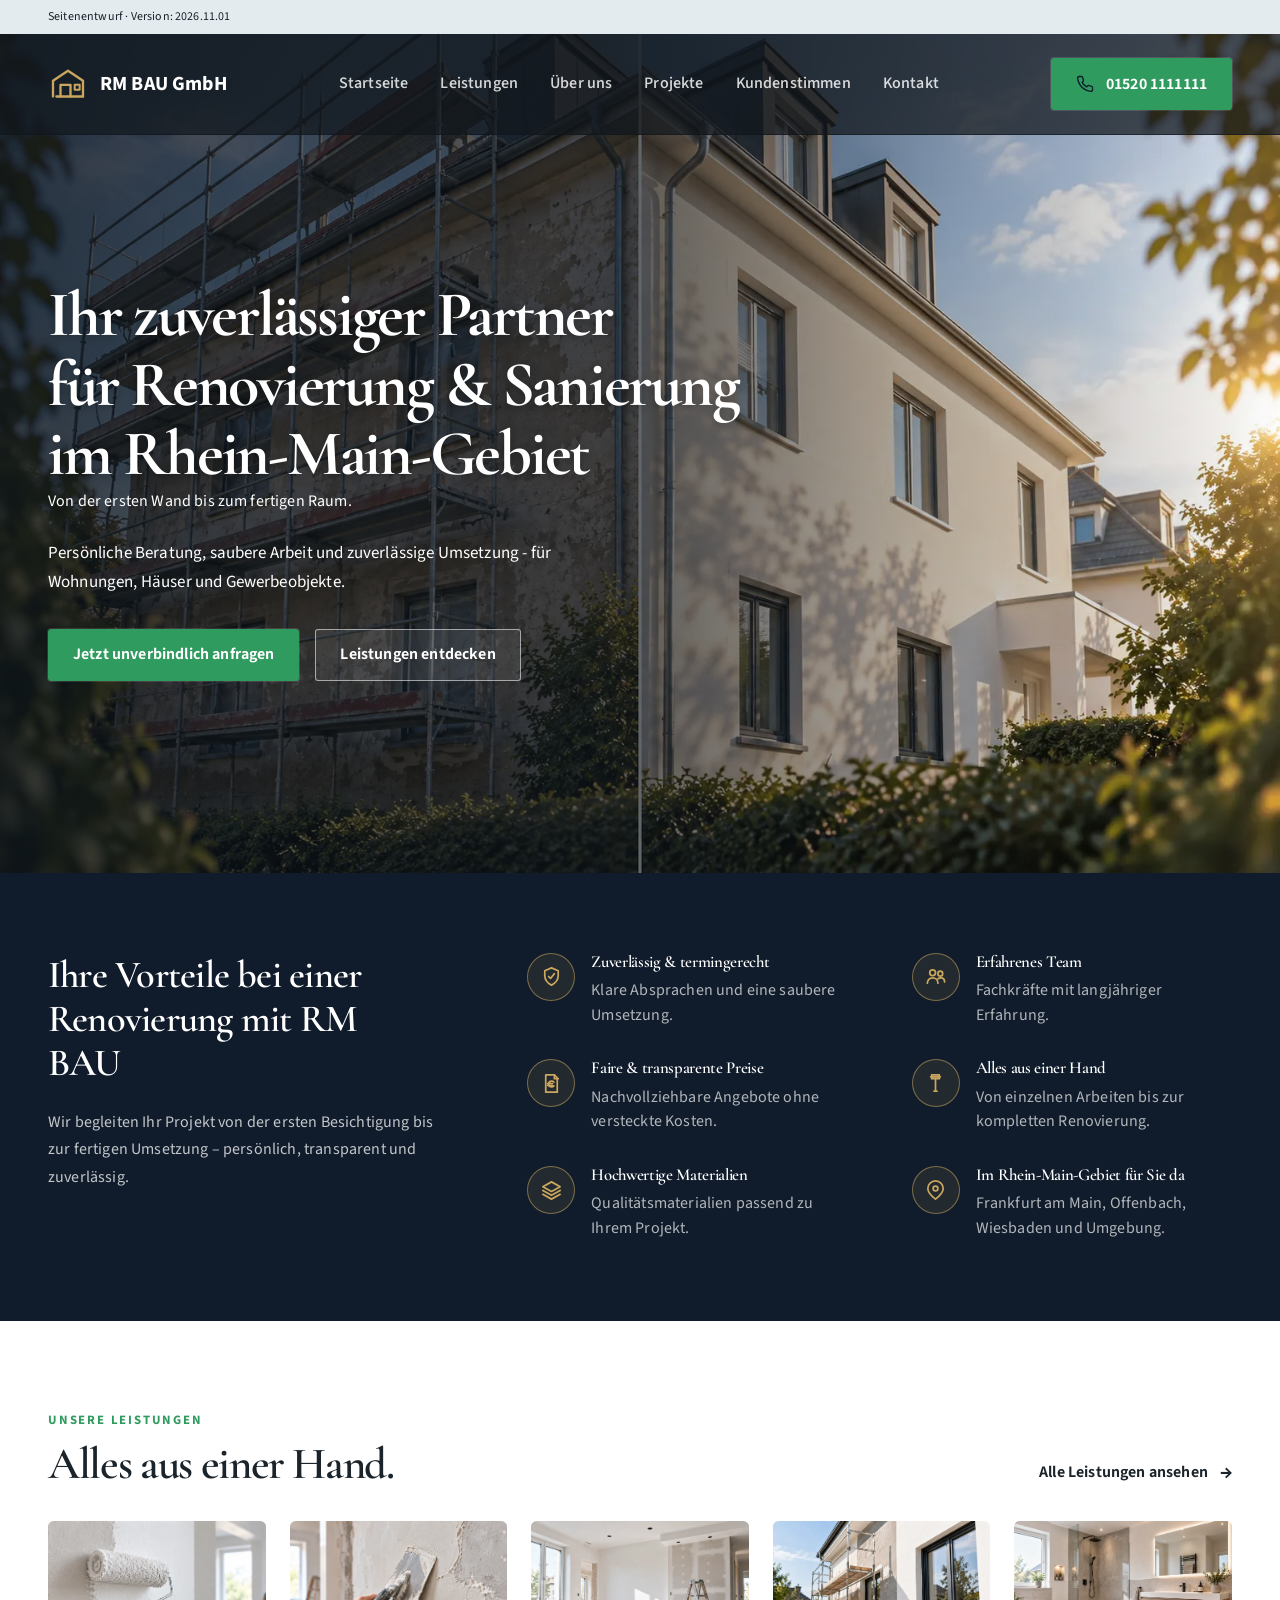
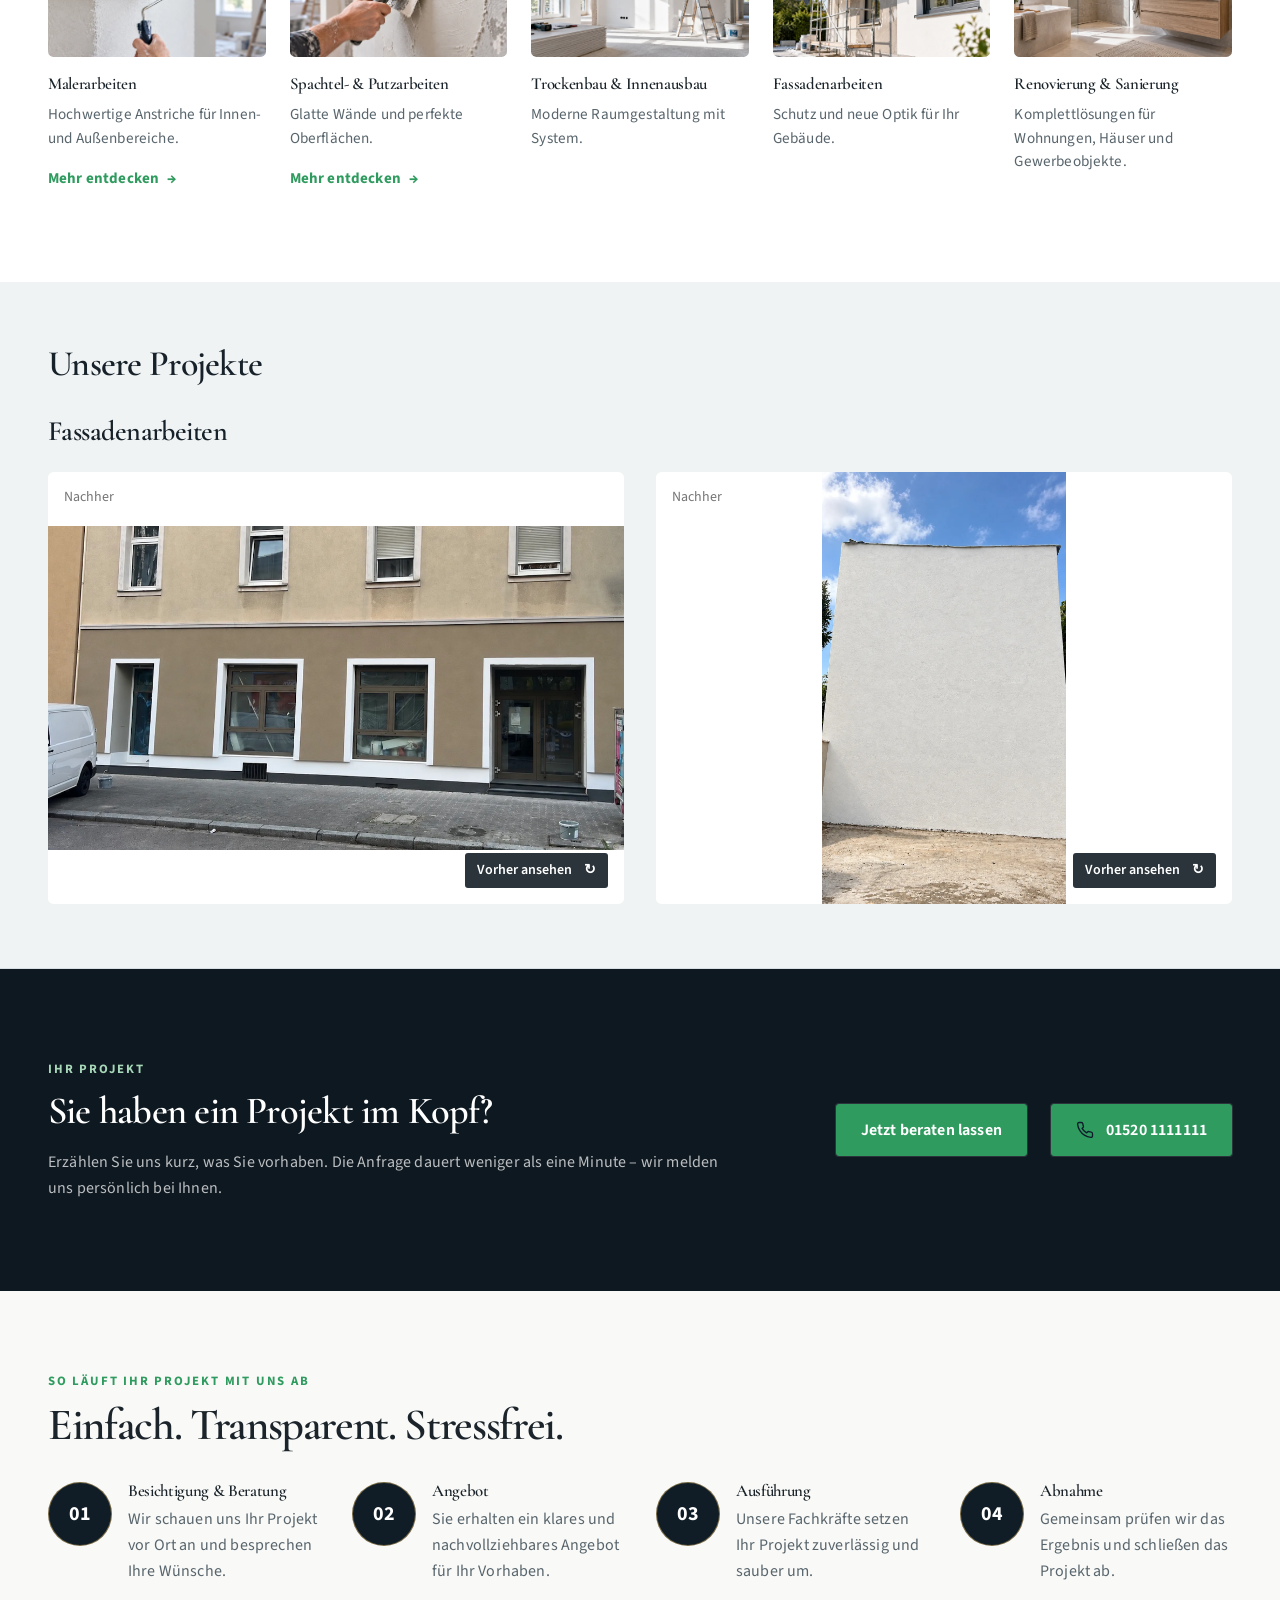
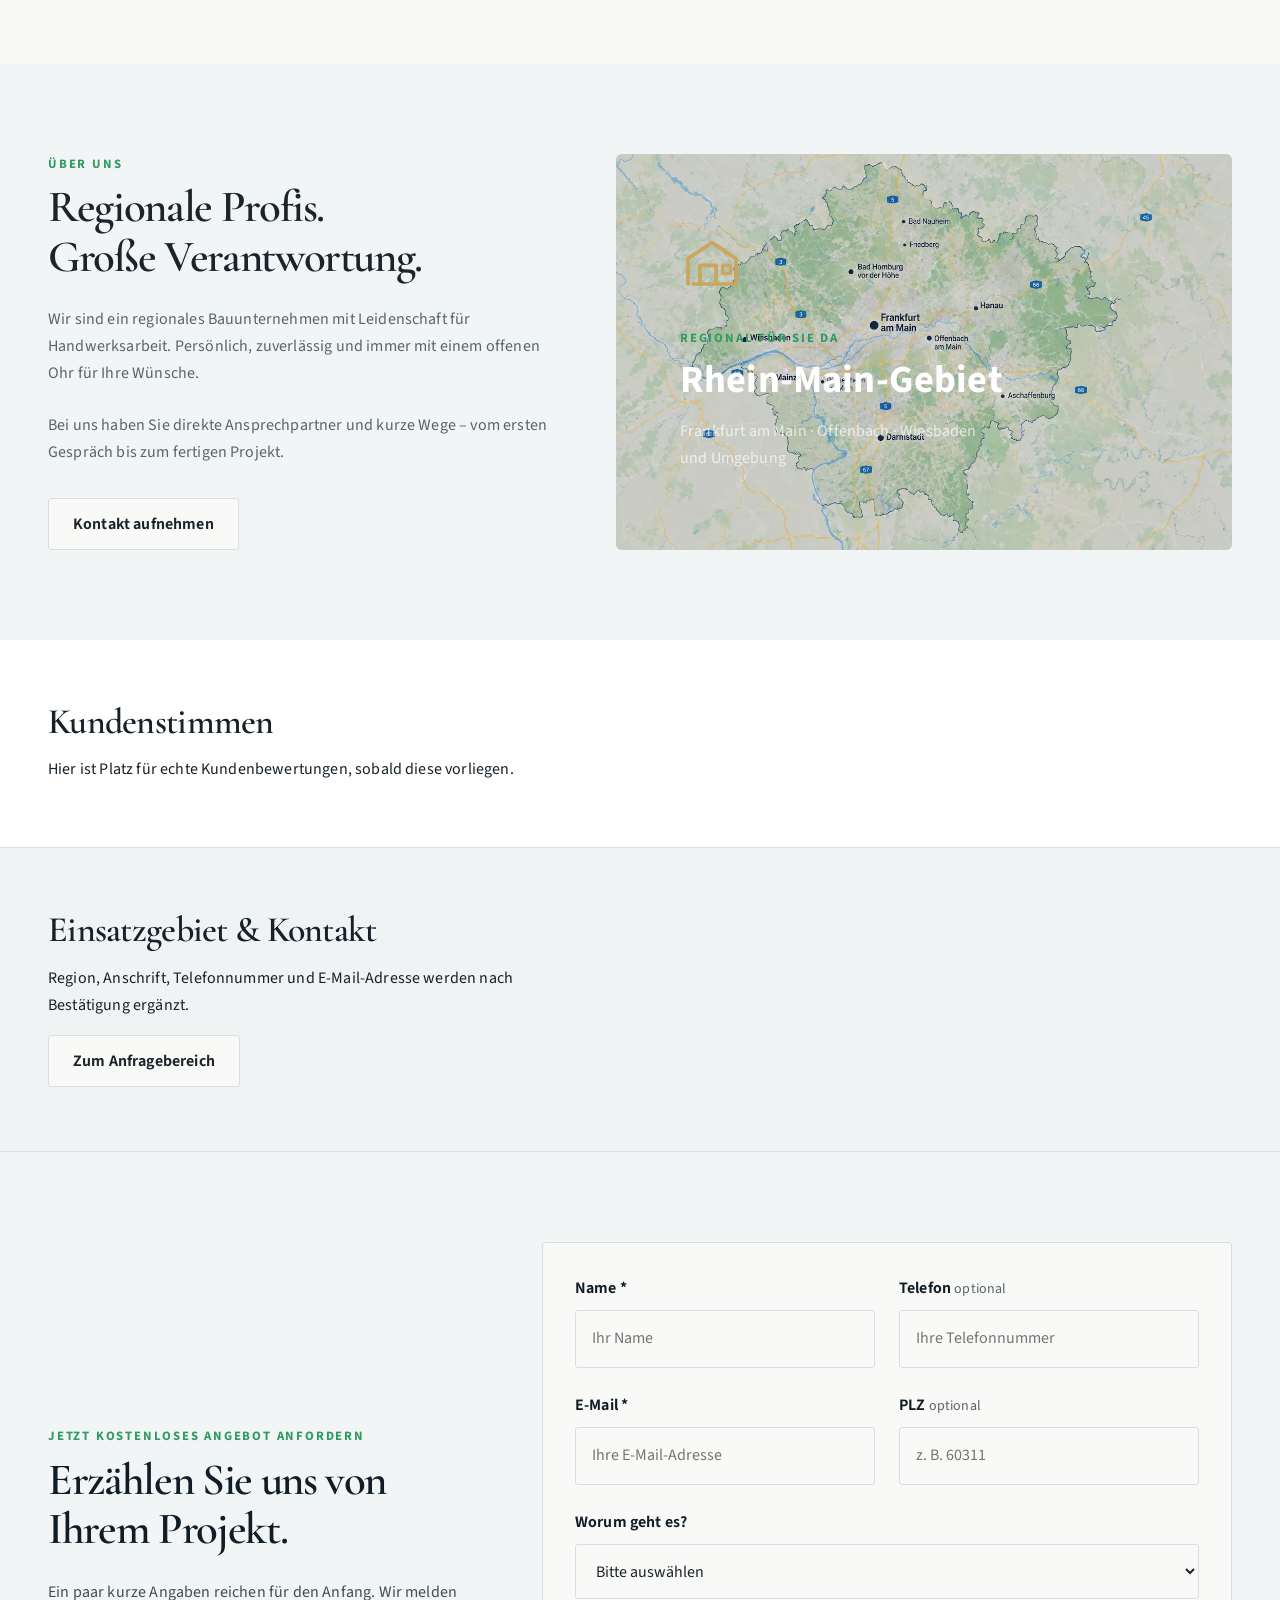
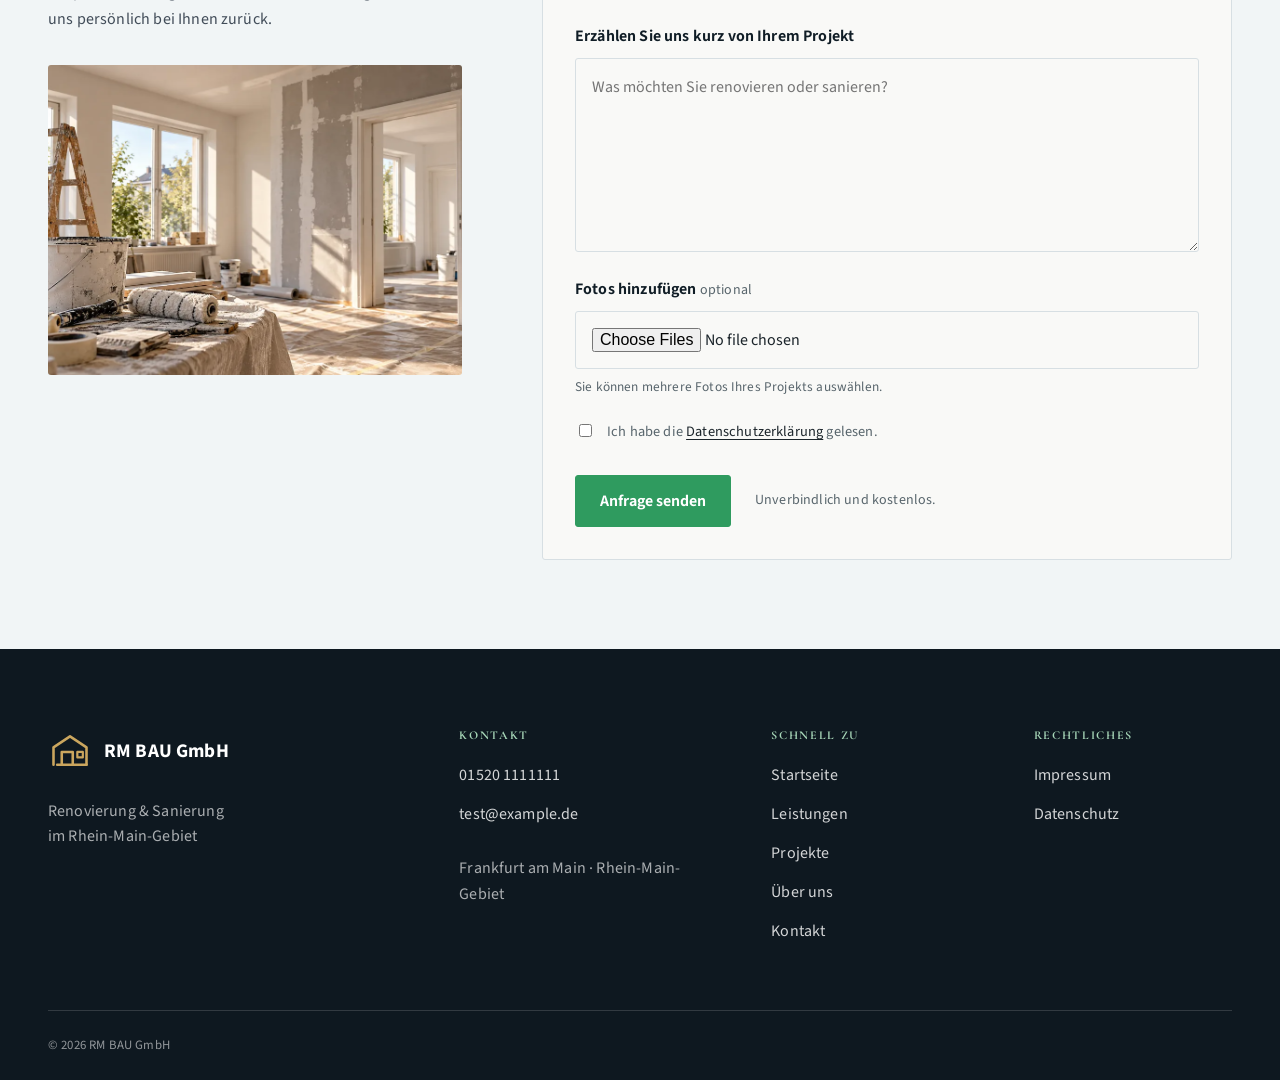
==== commit 43ae6ed3: "feat: add spachtel-putzarbeiten" ====
--- a/public/index.html
+++ b/public/index.html
@@ -287,6 +287,10 @@
         <p>
           Glatte Wände und perfekte Oberflächen.
         </p>
+
+        <a class="service-card__link" href="leistungen/spachtel-putzarbeiten.html">
+          Mehr entdecken <span aria-hidden="true">→</span>
+        </a>
       </article>
 
 
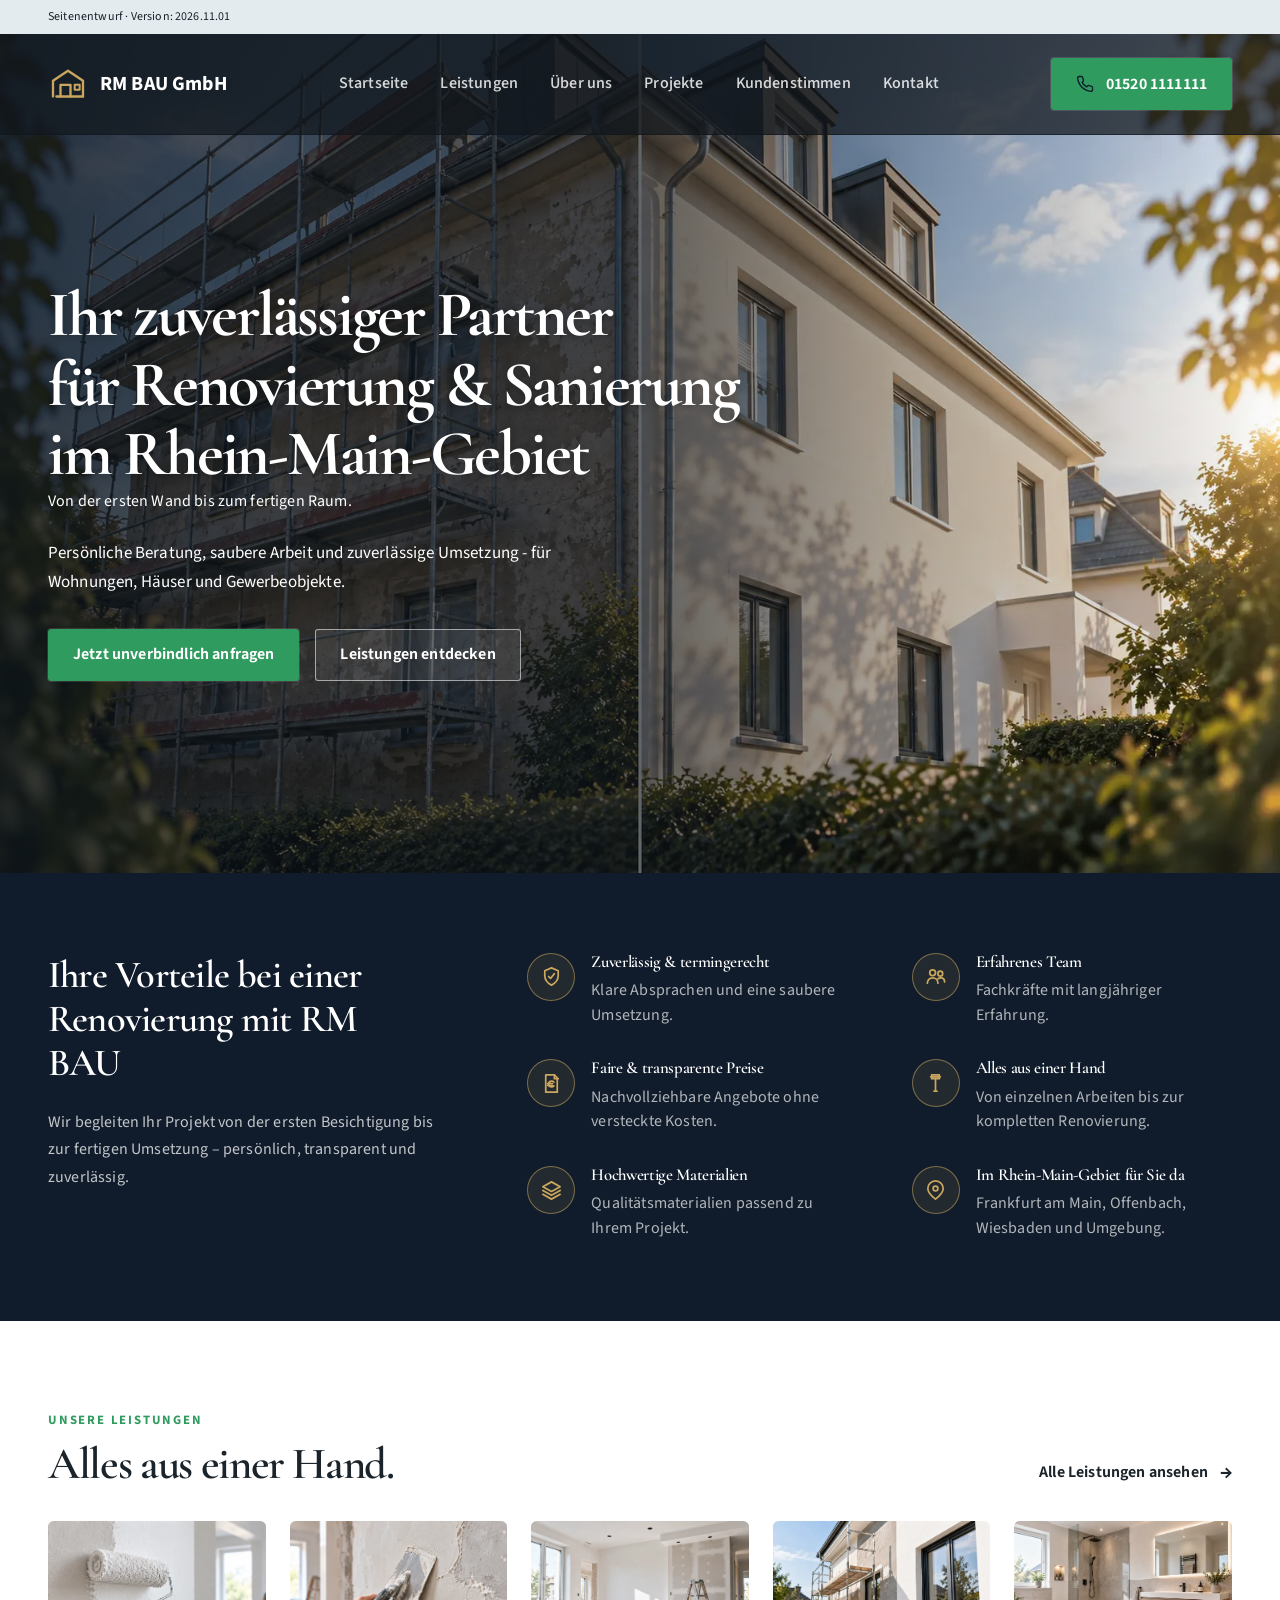
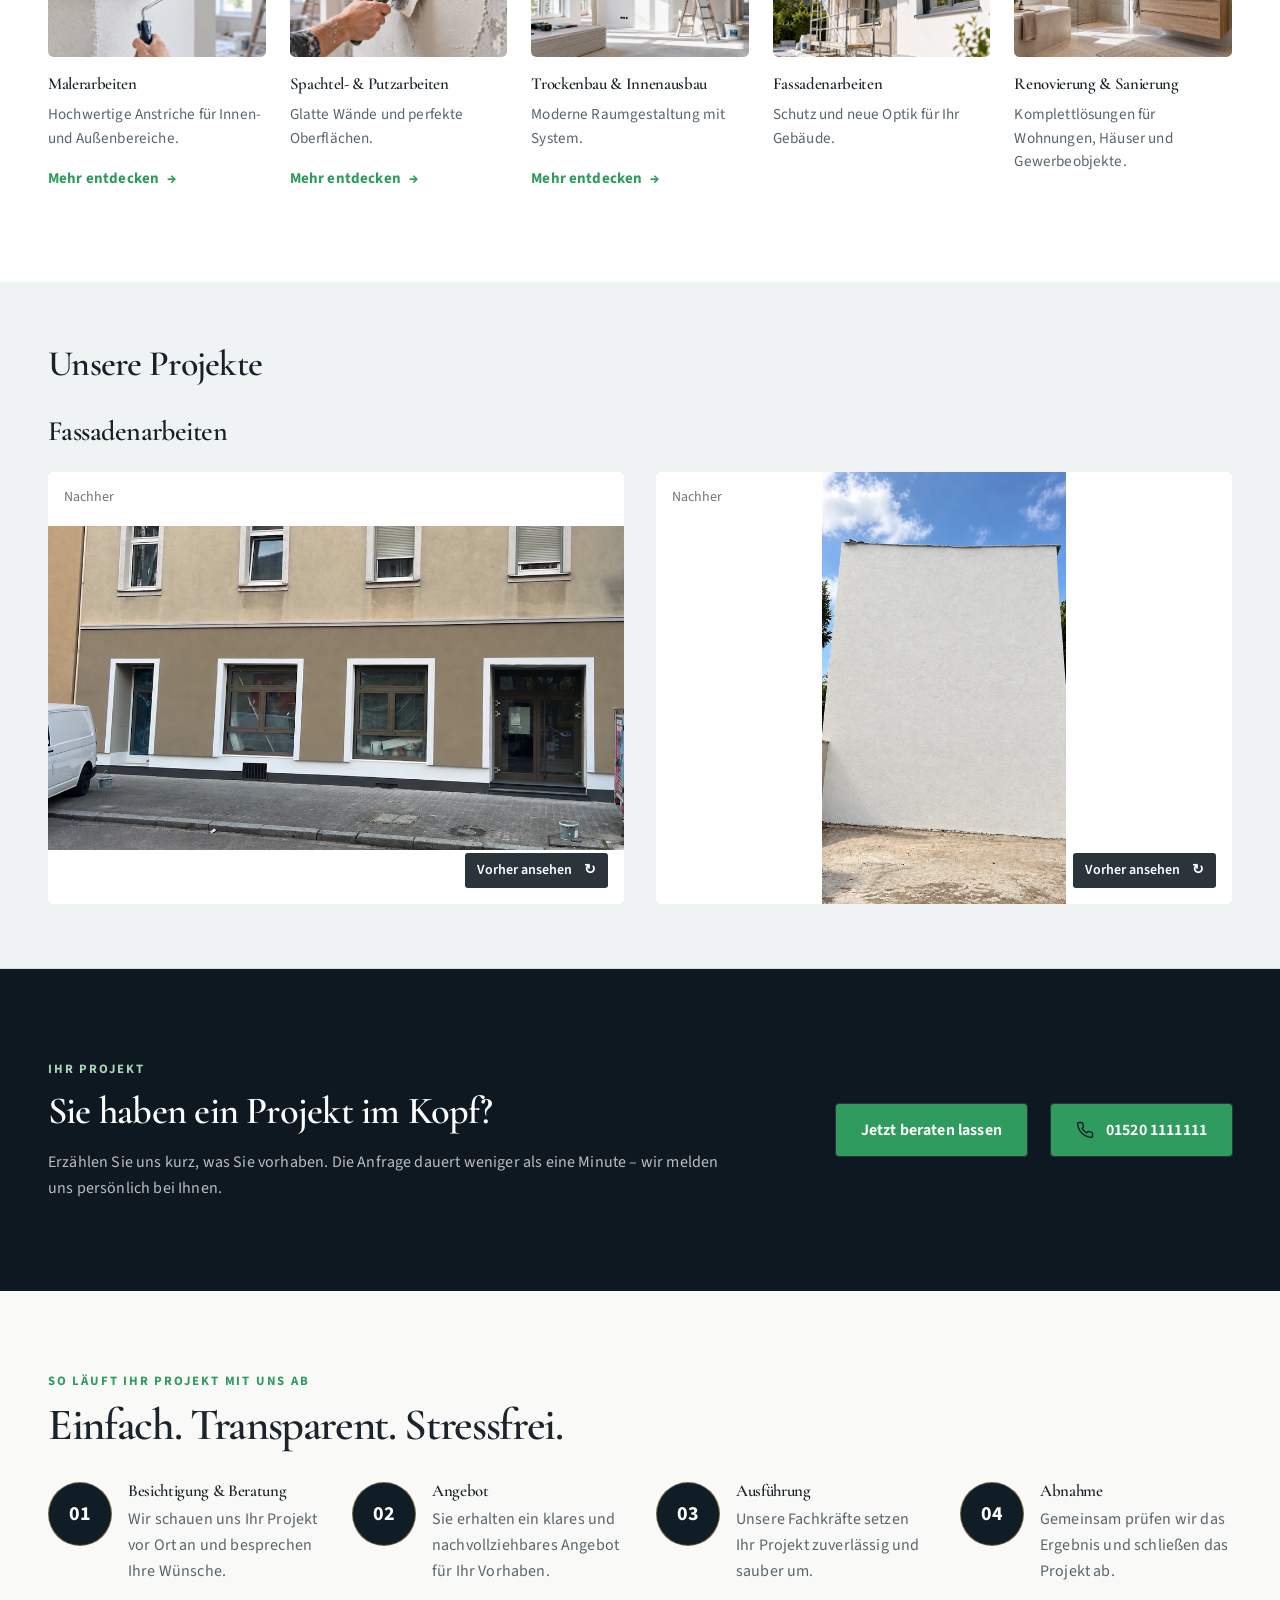
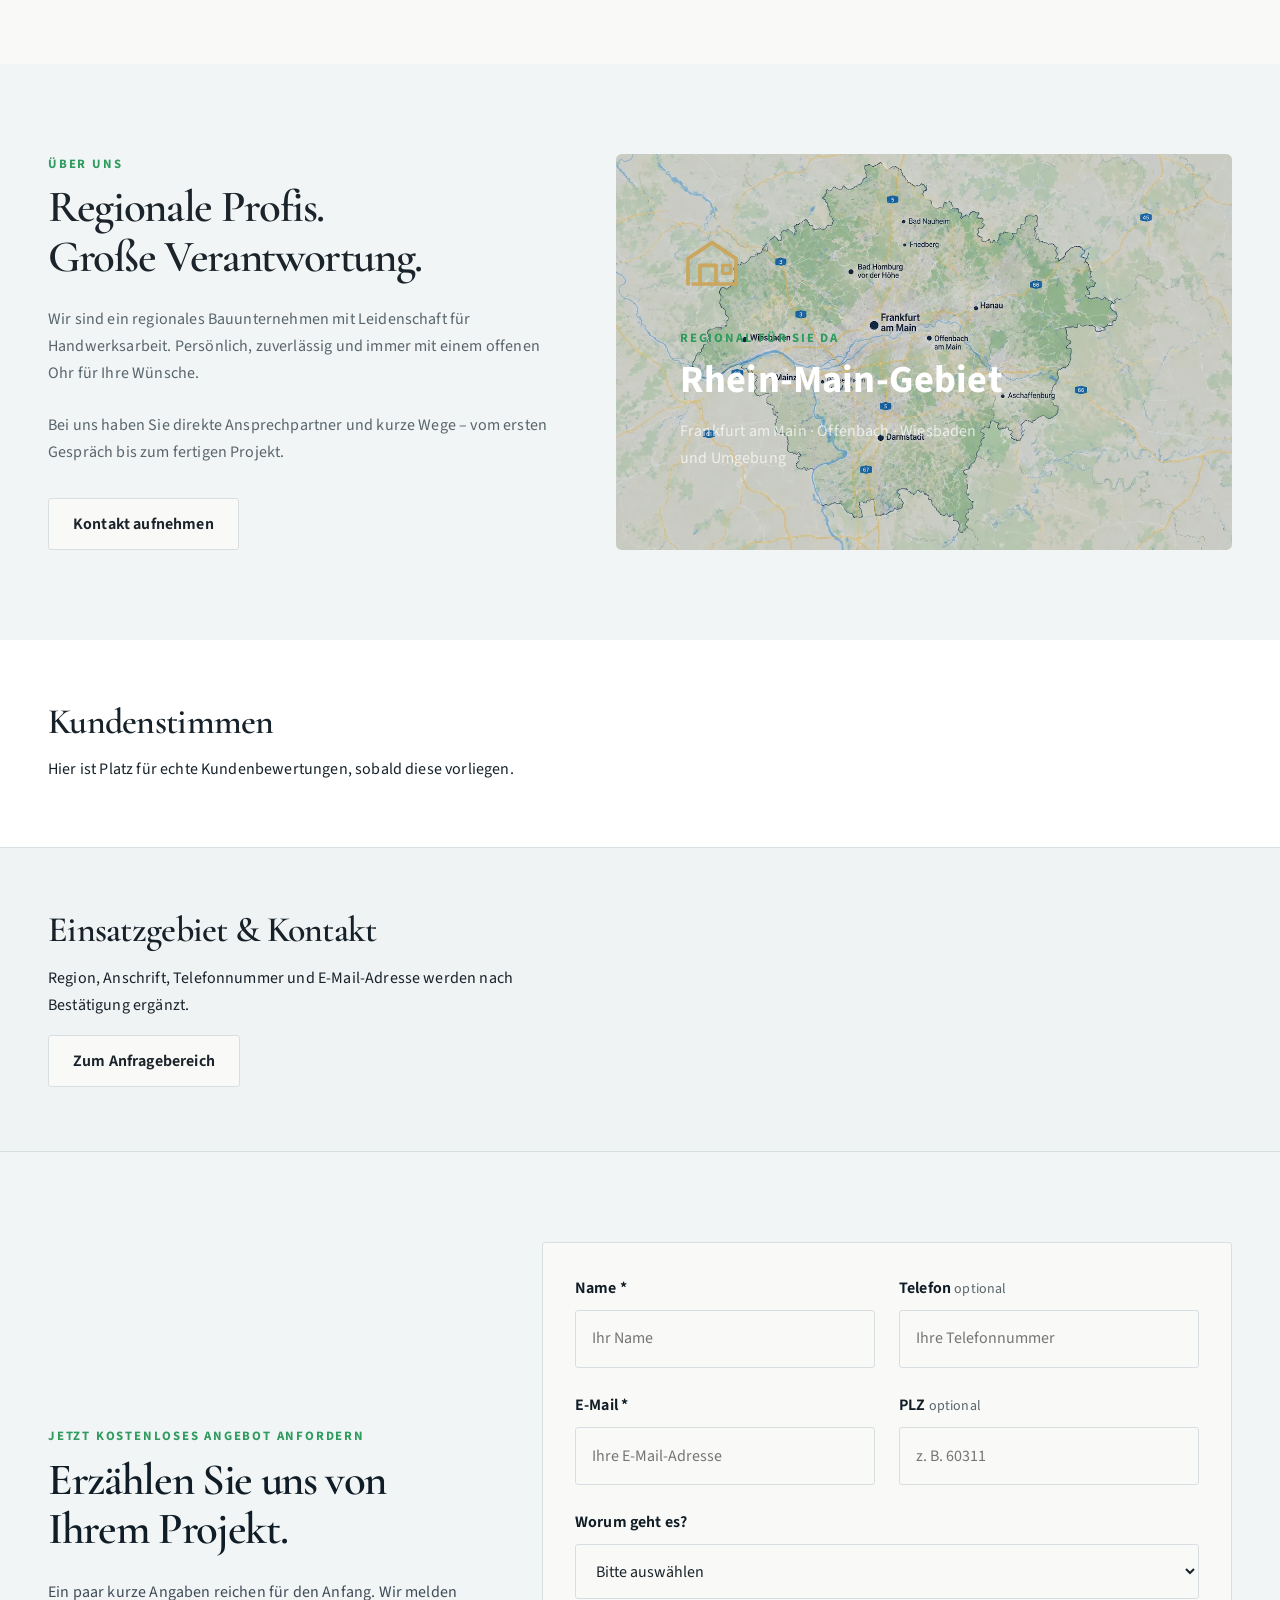
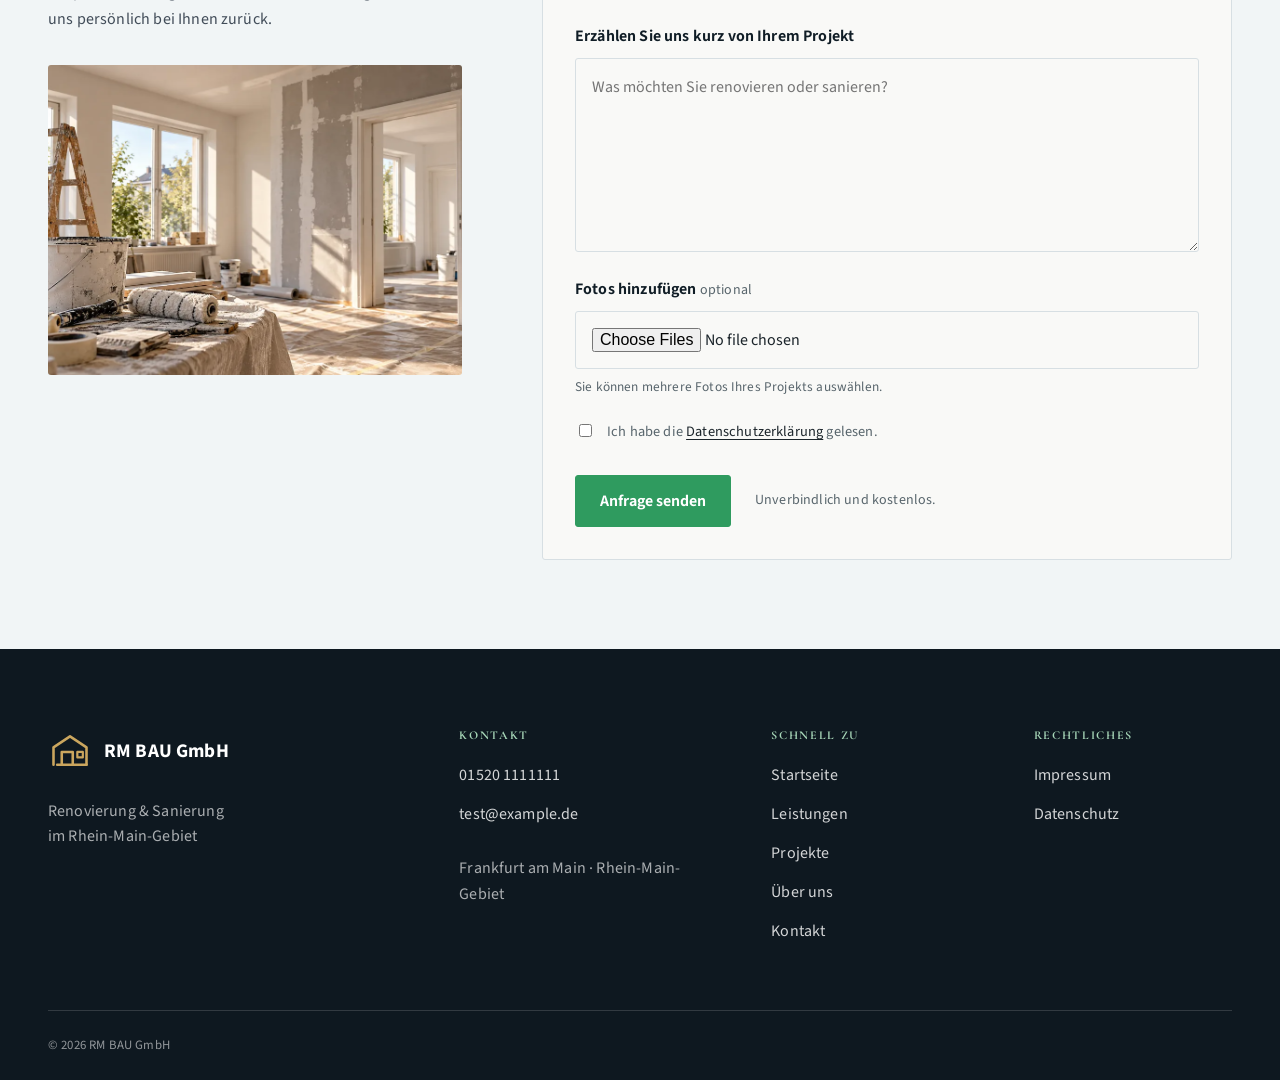
==== commit e2cd5e79: "feat: add trockenbau-innenausbau" ====
--- a/public/index.html
+++ b/public/index.html
@@ -307,6 +307,10 @@
         <p>
           Moderne Raumgestaltung mit System.
         </p>
+
+        <a class="service-card__link" href="leistungen/trockenbau-innenausbau.html">
+          Mehr entdecken <span aria-hidden="true">→</span>
+        </a>
       </article>
 
 
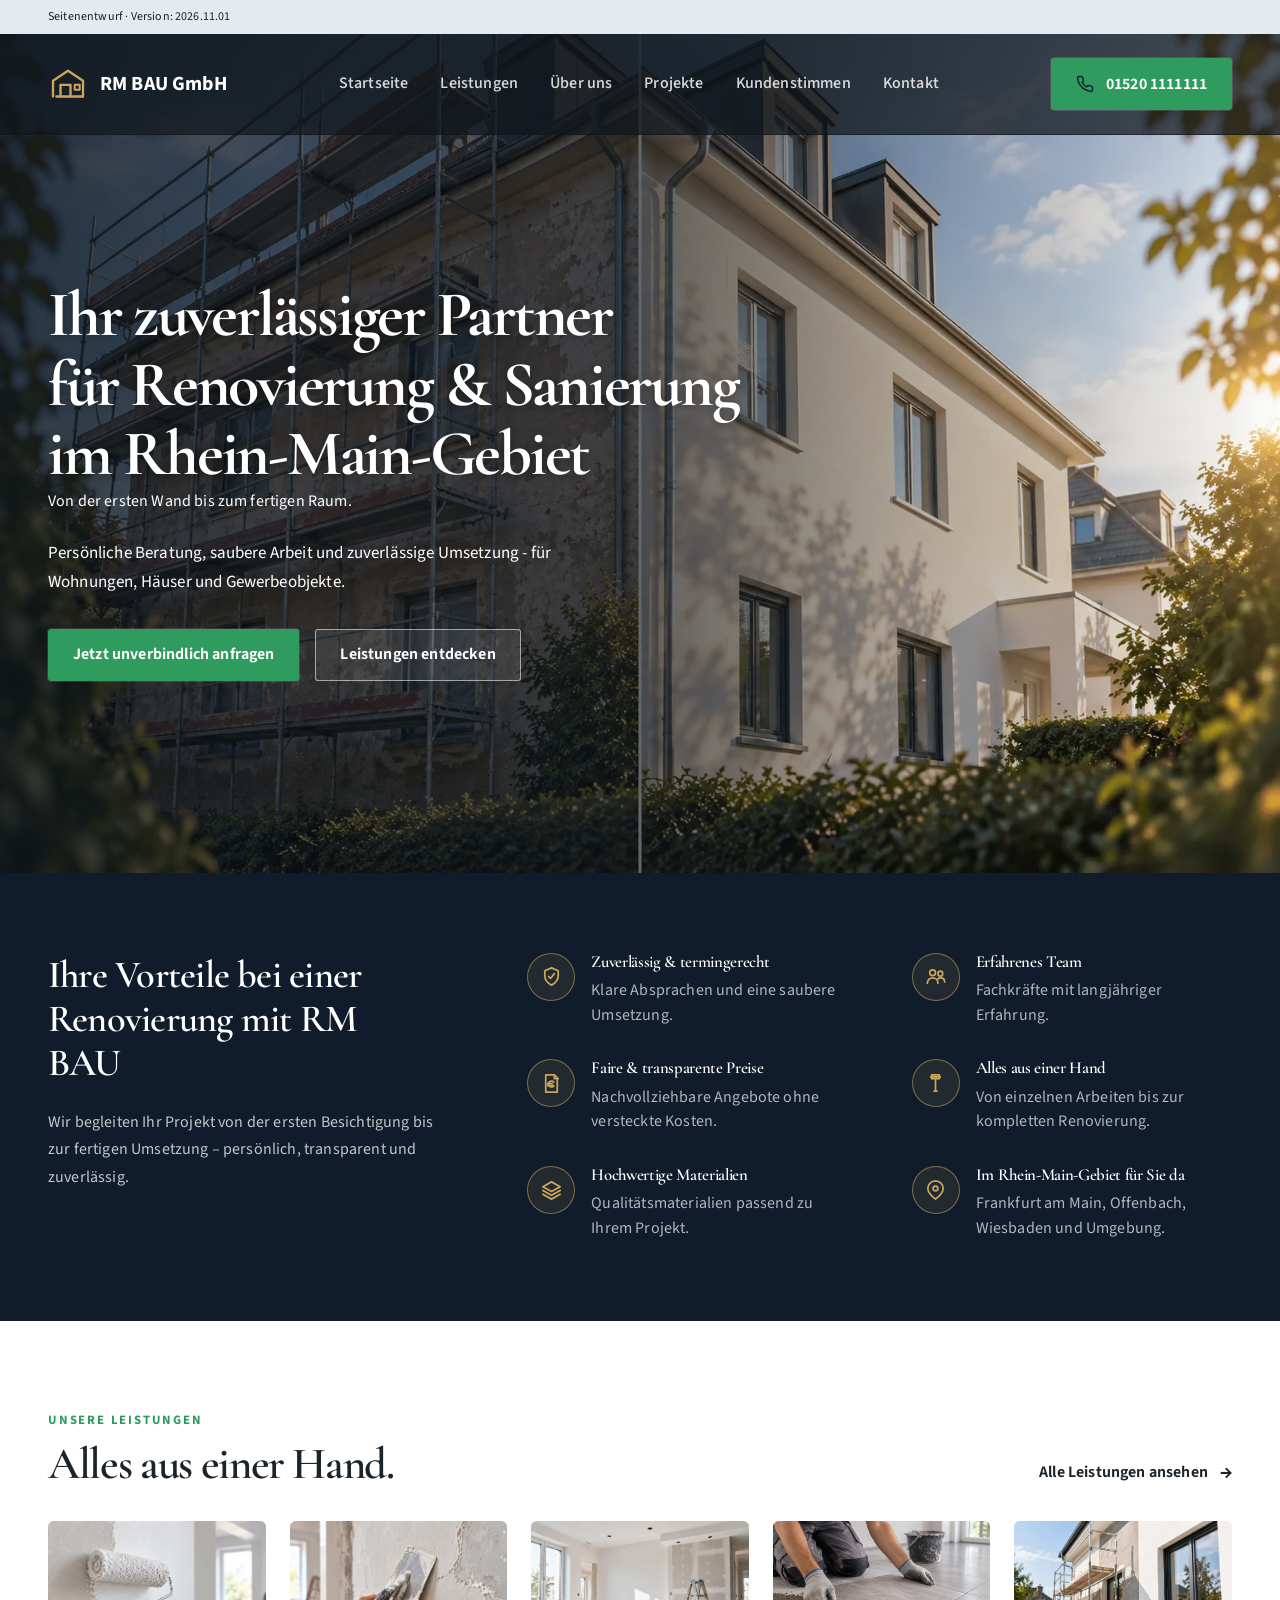
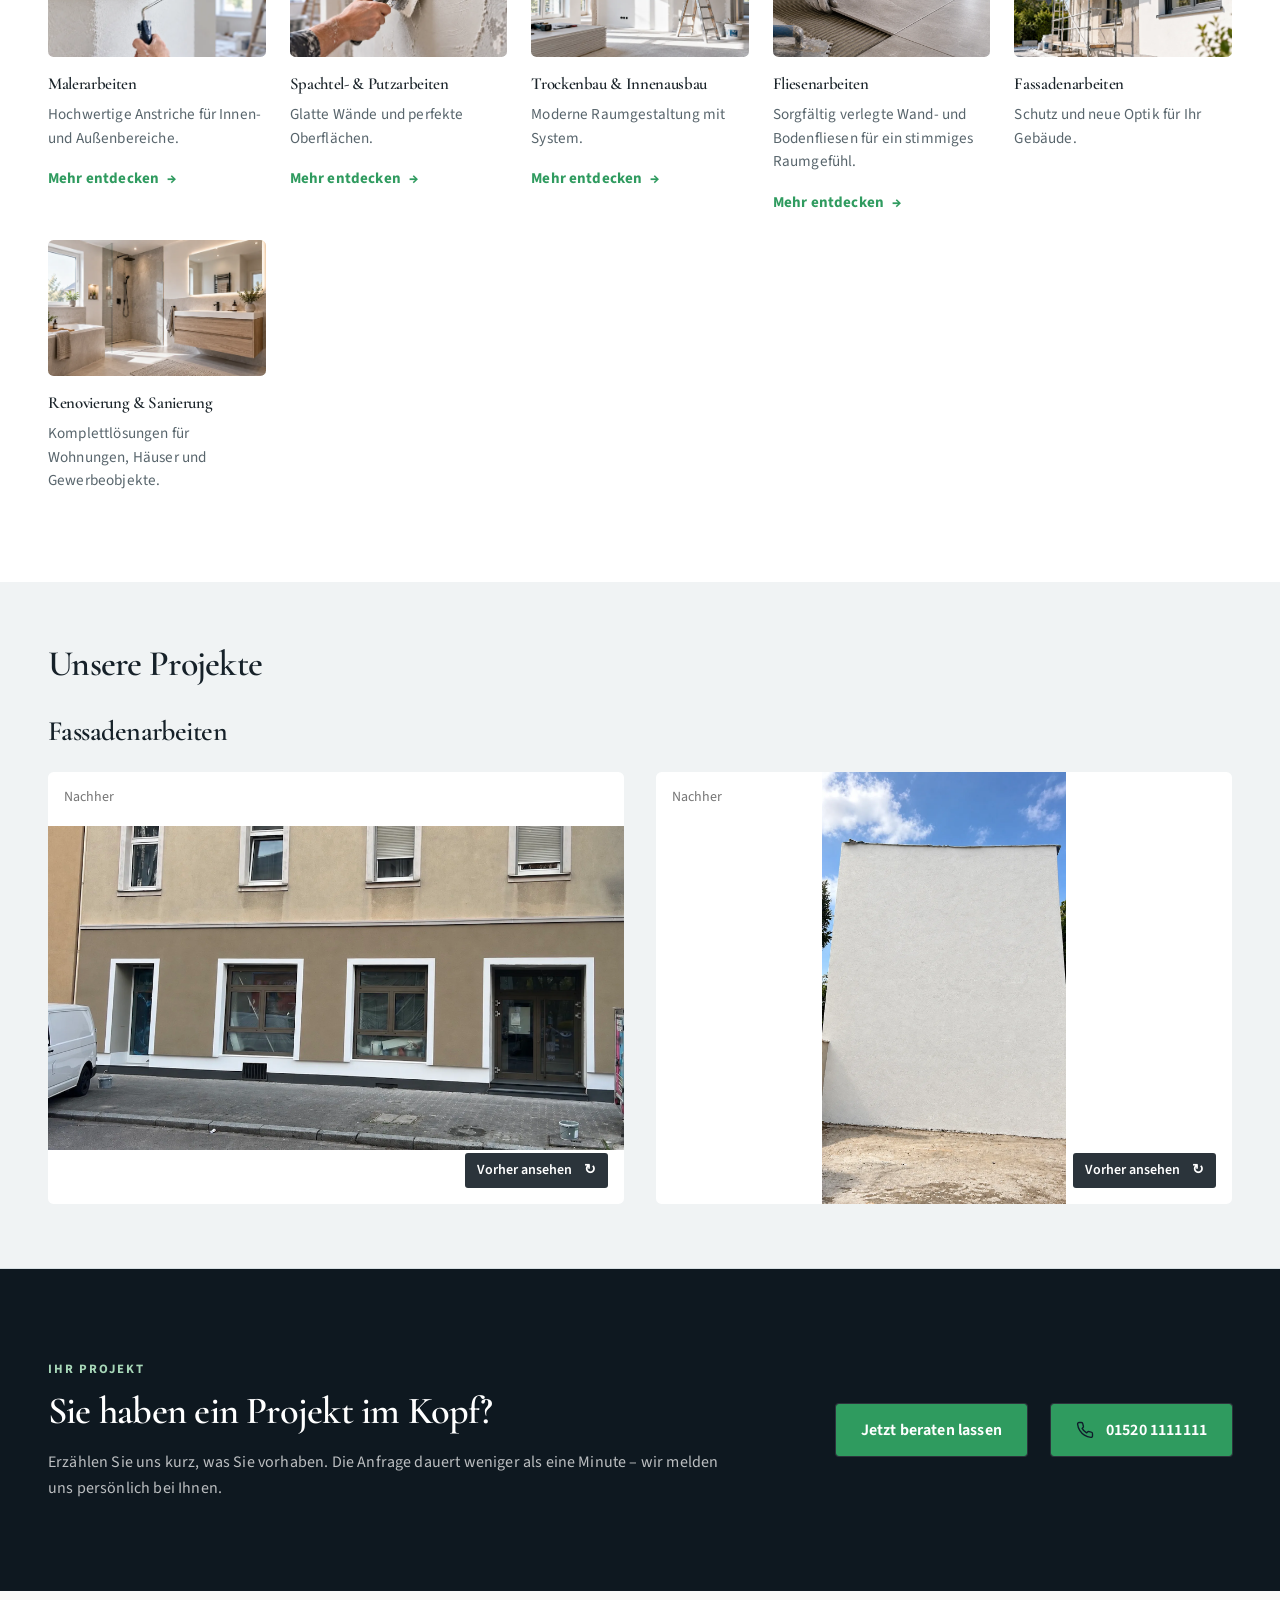
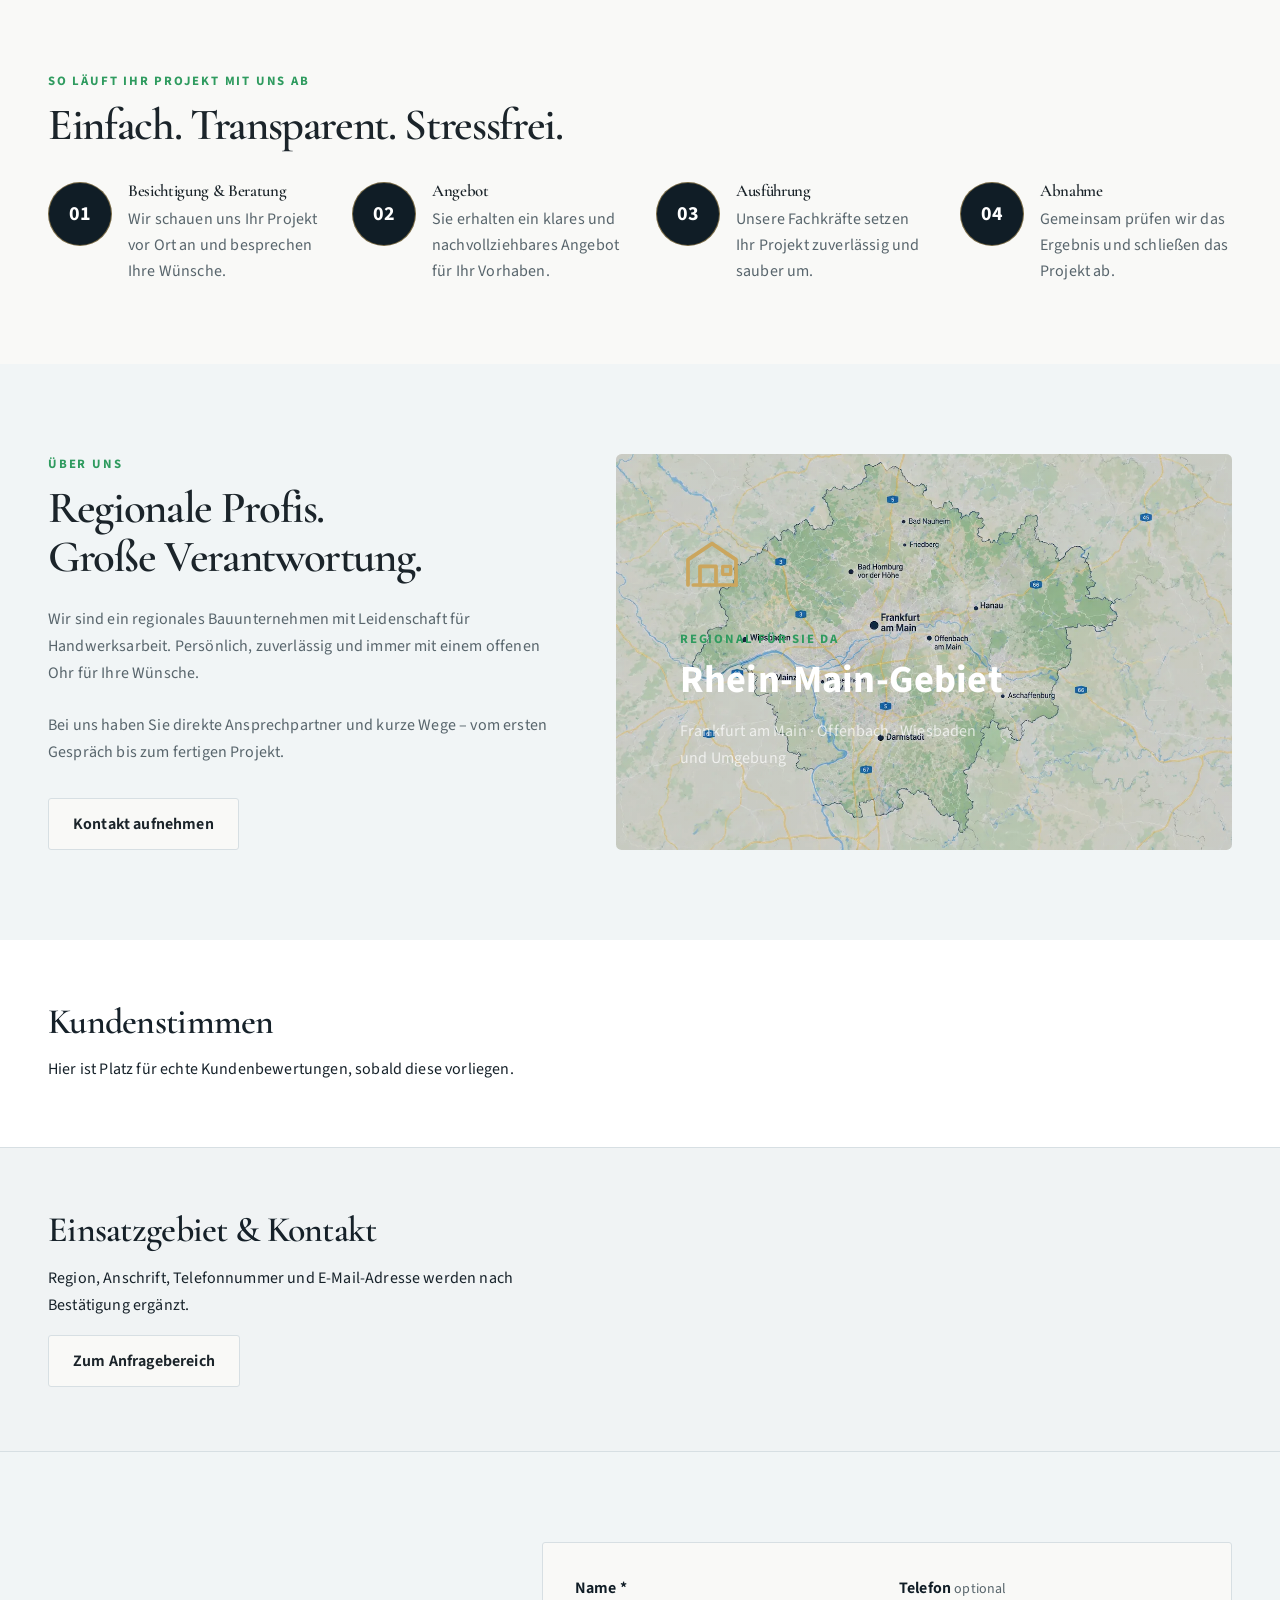
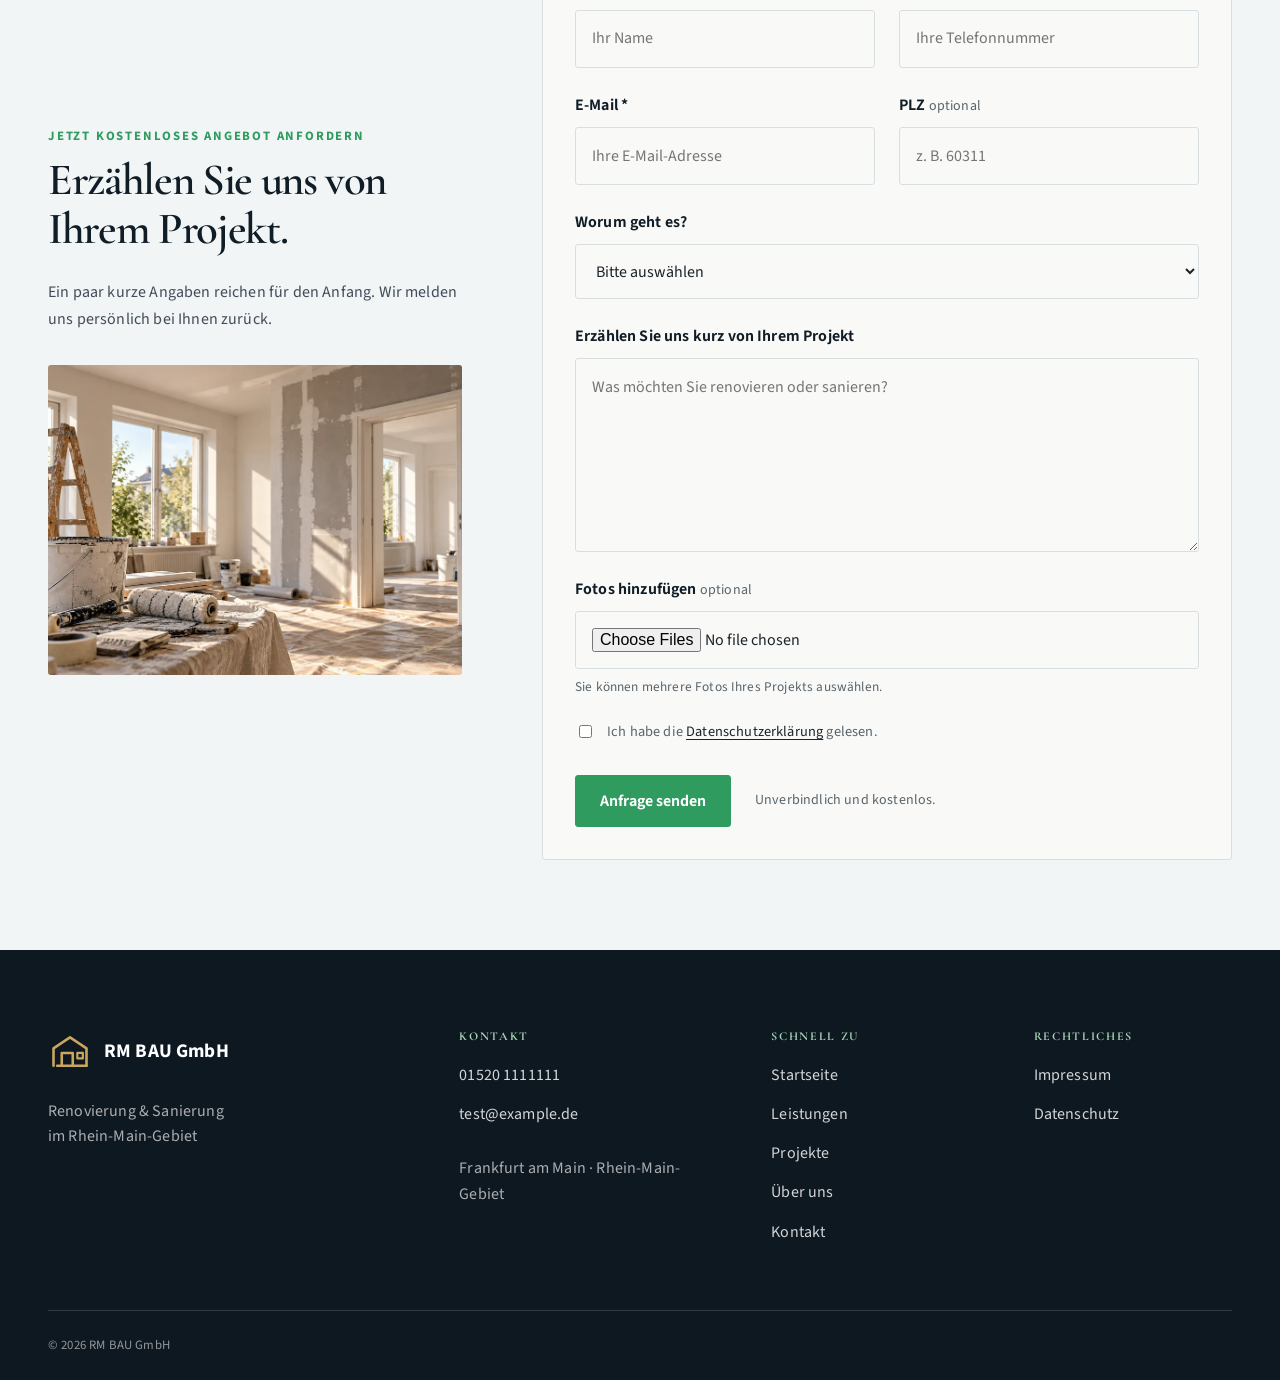
==== commit 2f32757d: "feat: add fliesenarbeiten" ====
--- a/public/index.html
+++ b/public/index.html
@@ -313,6 +313,26 @@
         </a>
       </article>
 
+      <!-- Fliesenarbeiten -->
+<article class="service-card">
+  <img
+    class="service-card__image"
+    src="assets/images/services/tiling.webp"
+    alt="Fachkraft verlegt Bodenfliesen"
+    loading="lazy"
+  >
+
+  <h3>Fliesenarbeiten</h3>
+
+  <p>
+    Sorgfältig verlegte Wand- und Bodenfliesen
+    für ein stimmiges Raumgefühl.
+  </p>
+
+  <a class="service-card__link" href="leistungen/fliesenarbeiten.html">
+    Mehr entdecken <span aria-hidden="true">→</span>
+  </a>
+</article>
 
       <article class="service-card">
         <img
@@ -699,6 +719,7 @@
             <option value="painting">Malerarbeiten</option>
             <option value="plastering">Spachtel- &amp; Putzarbeiten</option>
             <option value="drywall">Trockenbau &amp; Innenausbau</option>
+            <option value="tiling">Fliesenarbeiten</option>
             <option value="facade">Fassadenarbeiten</option>
             <option value="renovation">Renovierung &amp; Sanierung</option>
             <option value="other">Sonstiges</option>
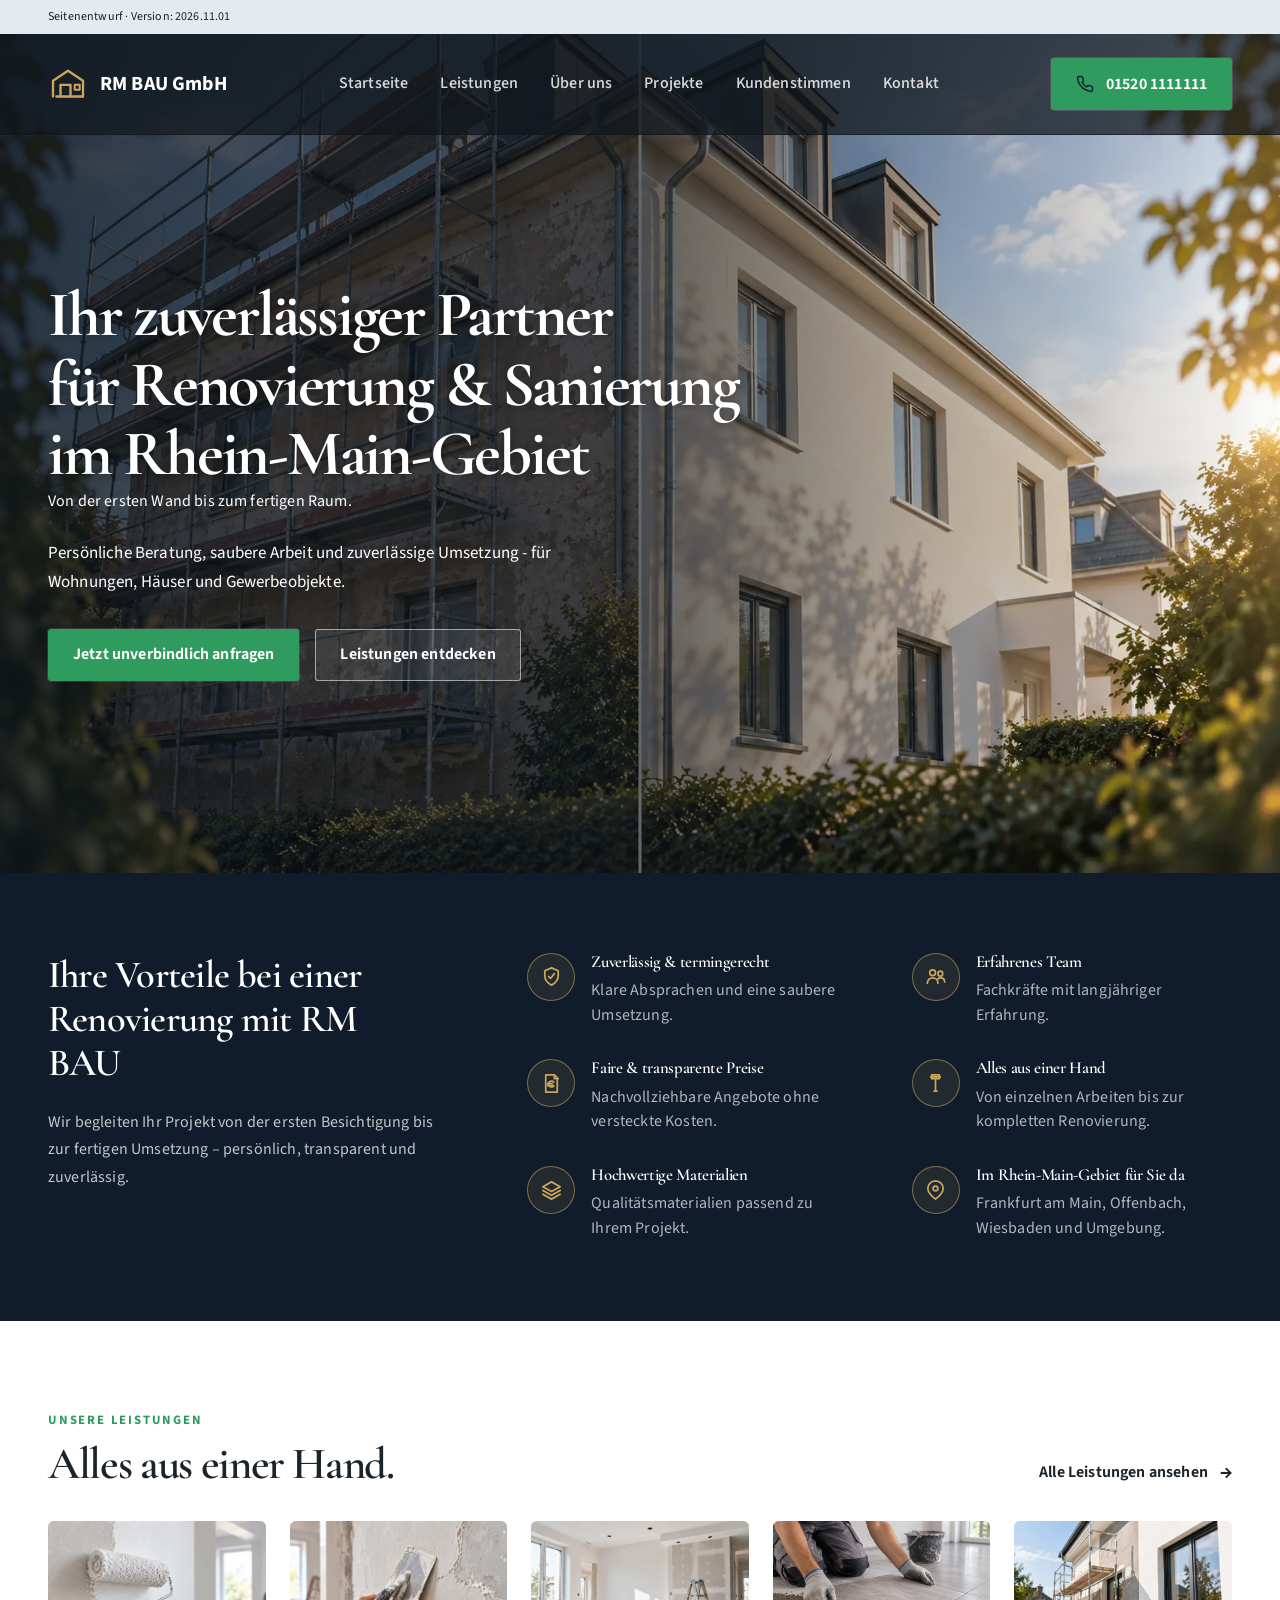
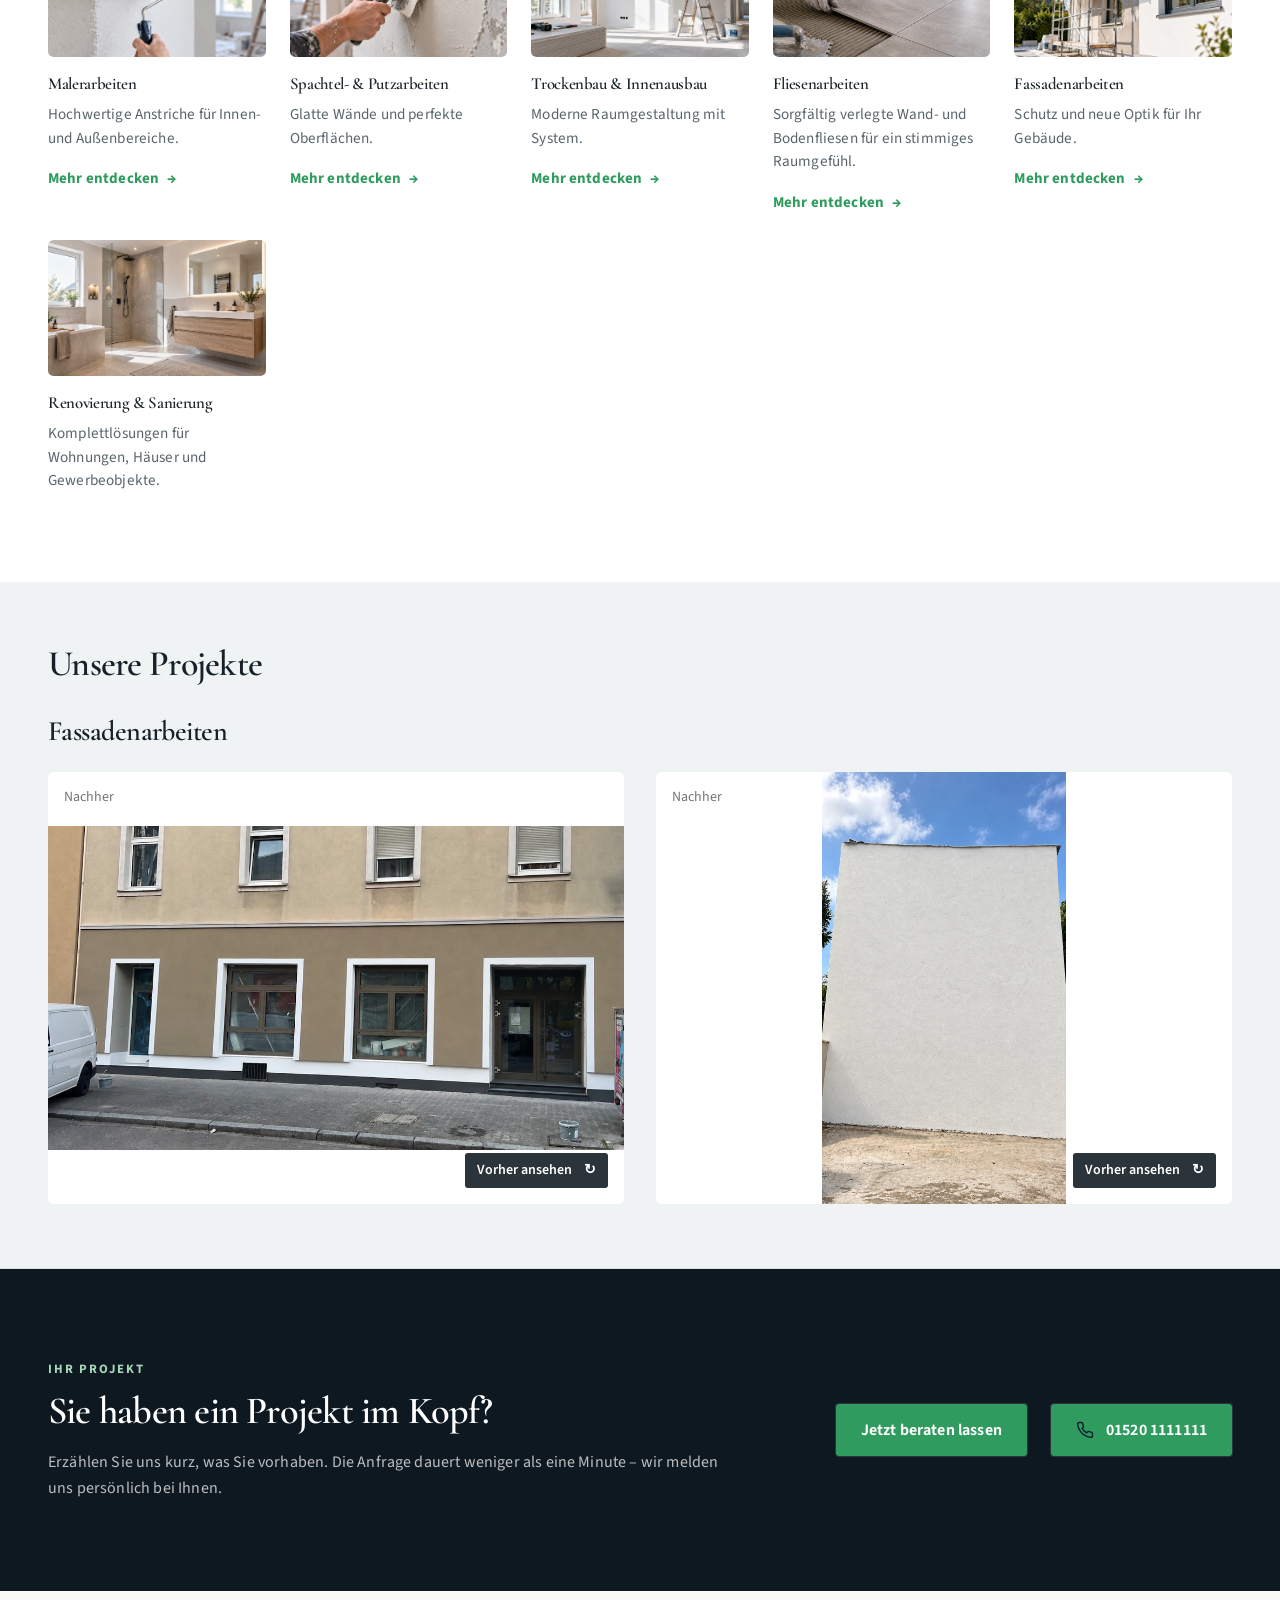
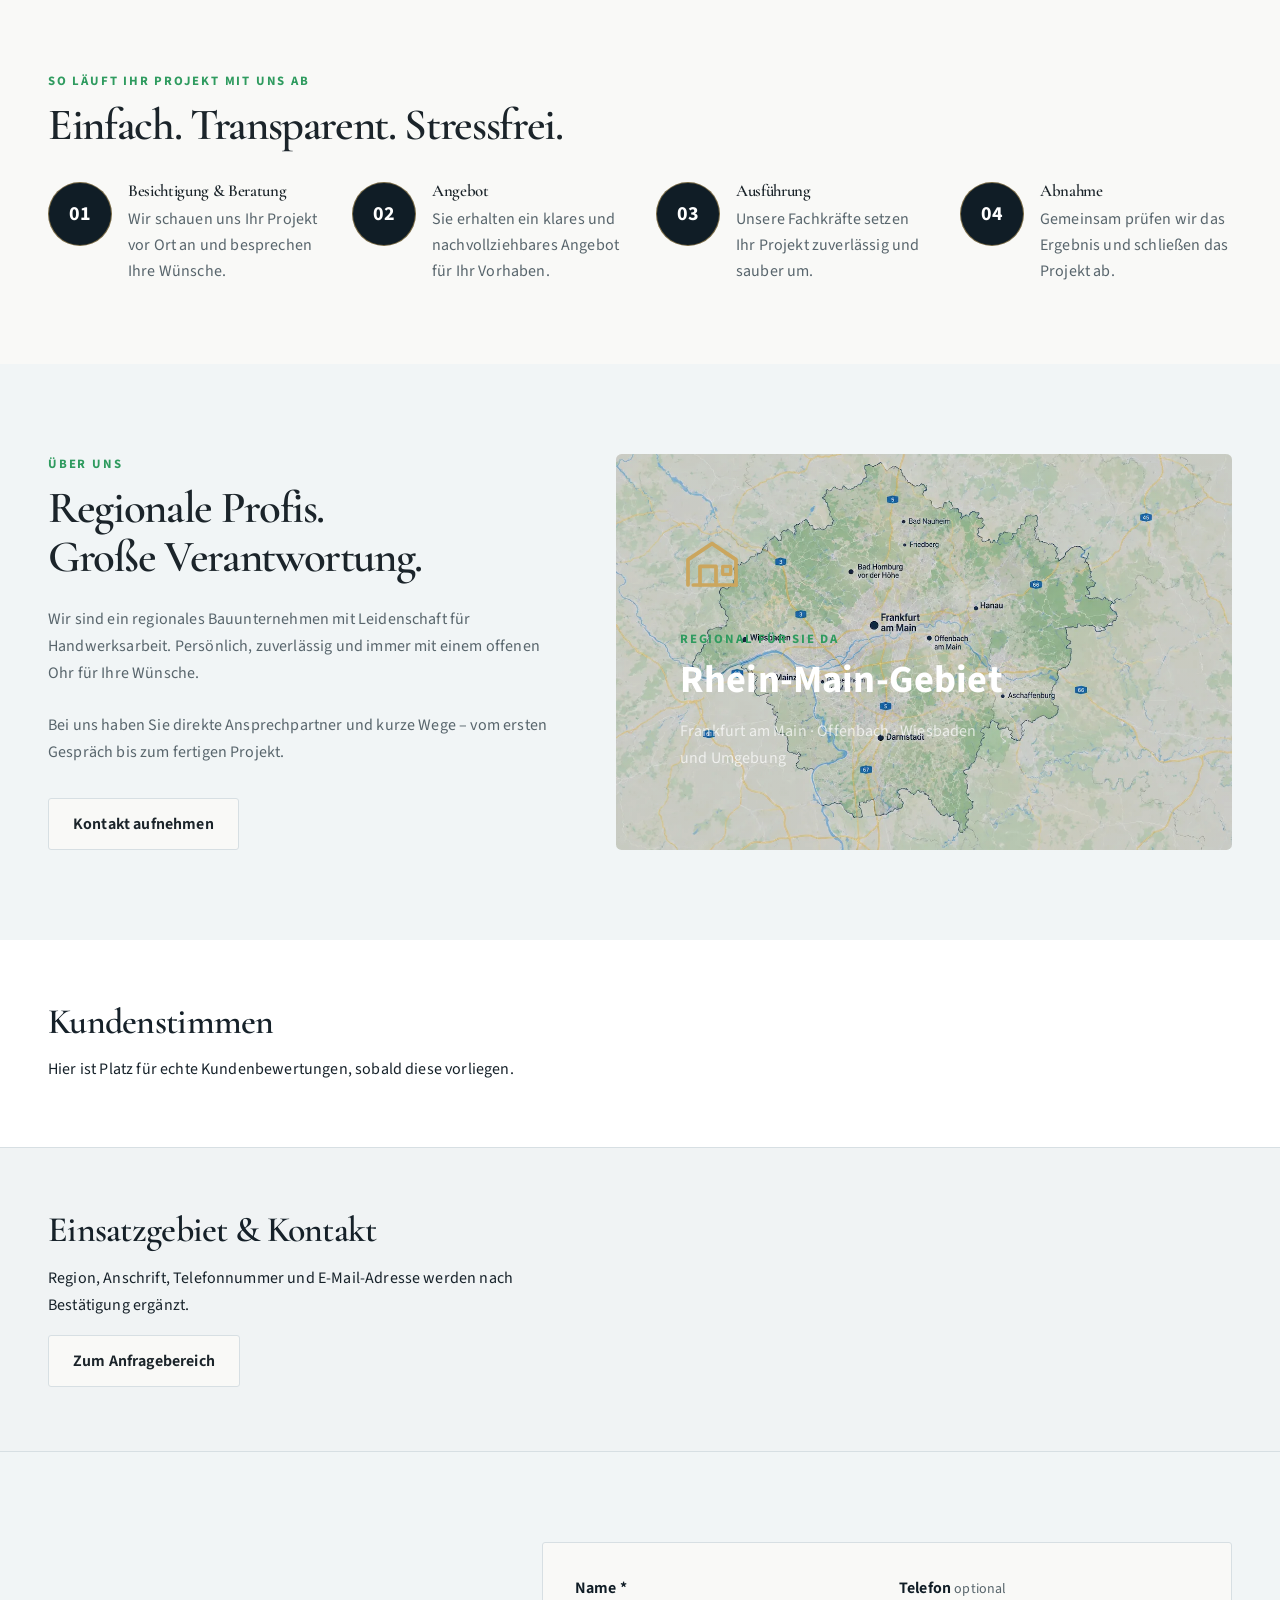
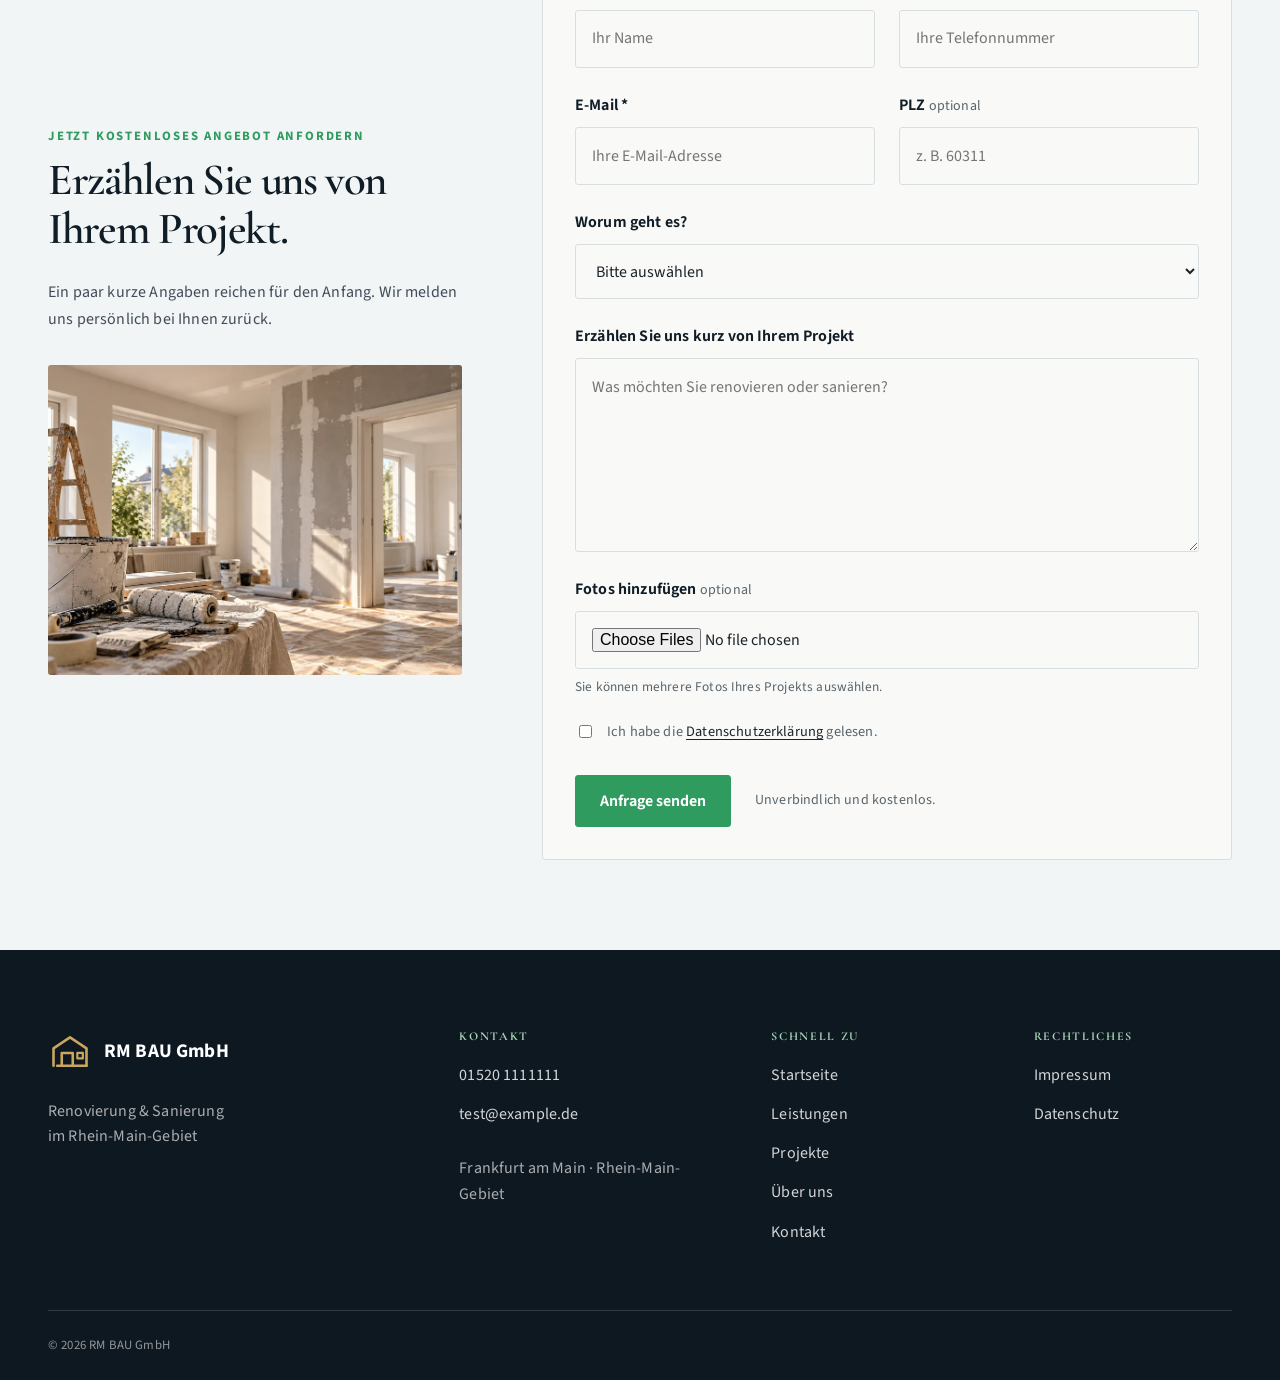
==== commit 785666fd: "feat: add fassadenarbeiten" ====
--- a/public/index.html
+++ b/public/index.html
@@ -347,6 +347,10 @@
         <p>
           Schutz und neue Optik für Ihr Gebäude.
         </p>
+
+        <a class="service-card__link" href="leistungen/fassadenarbeiten.html">
+          Mehr entdecken <span aria-hidden="true">→</span>
+        </a>
       </article>
 
 
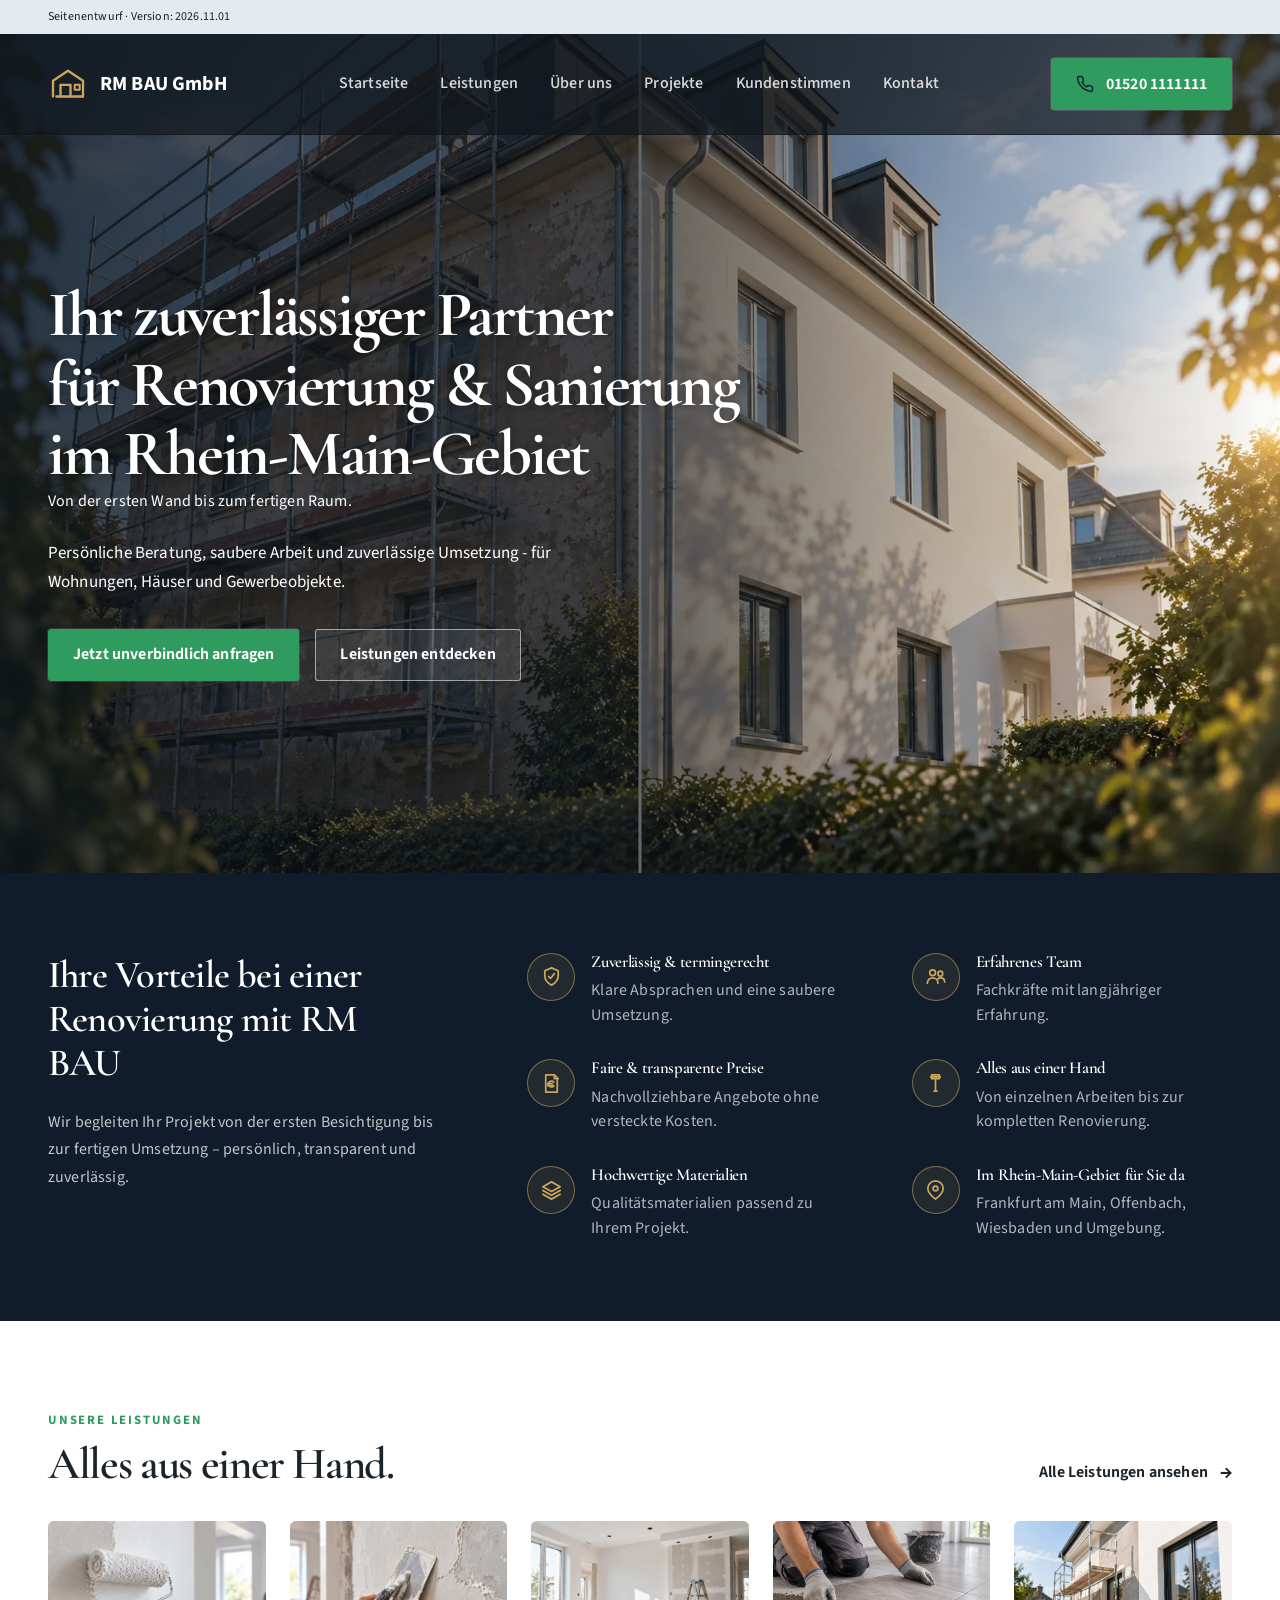
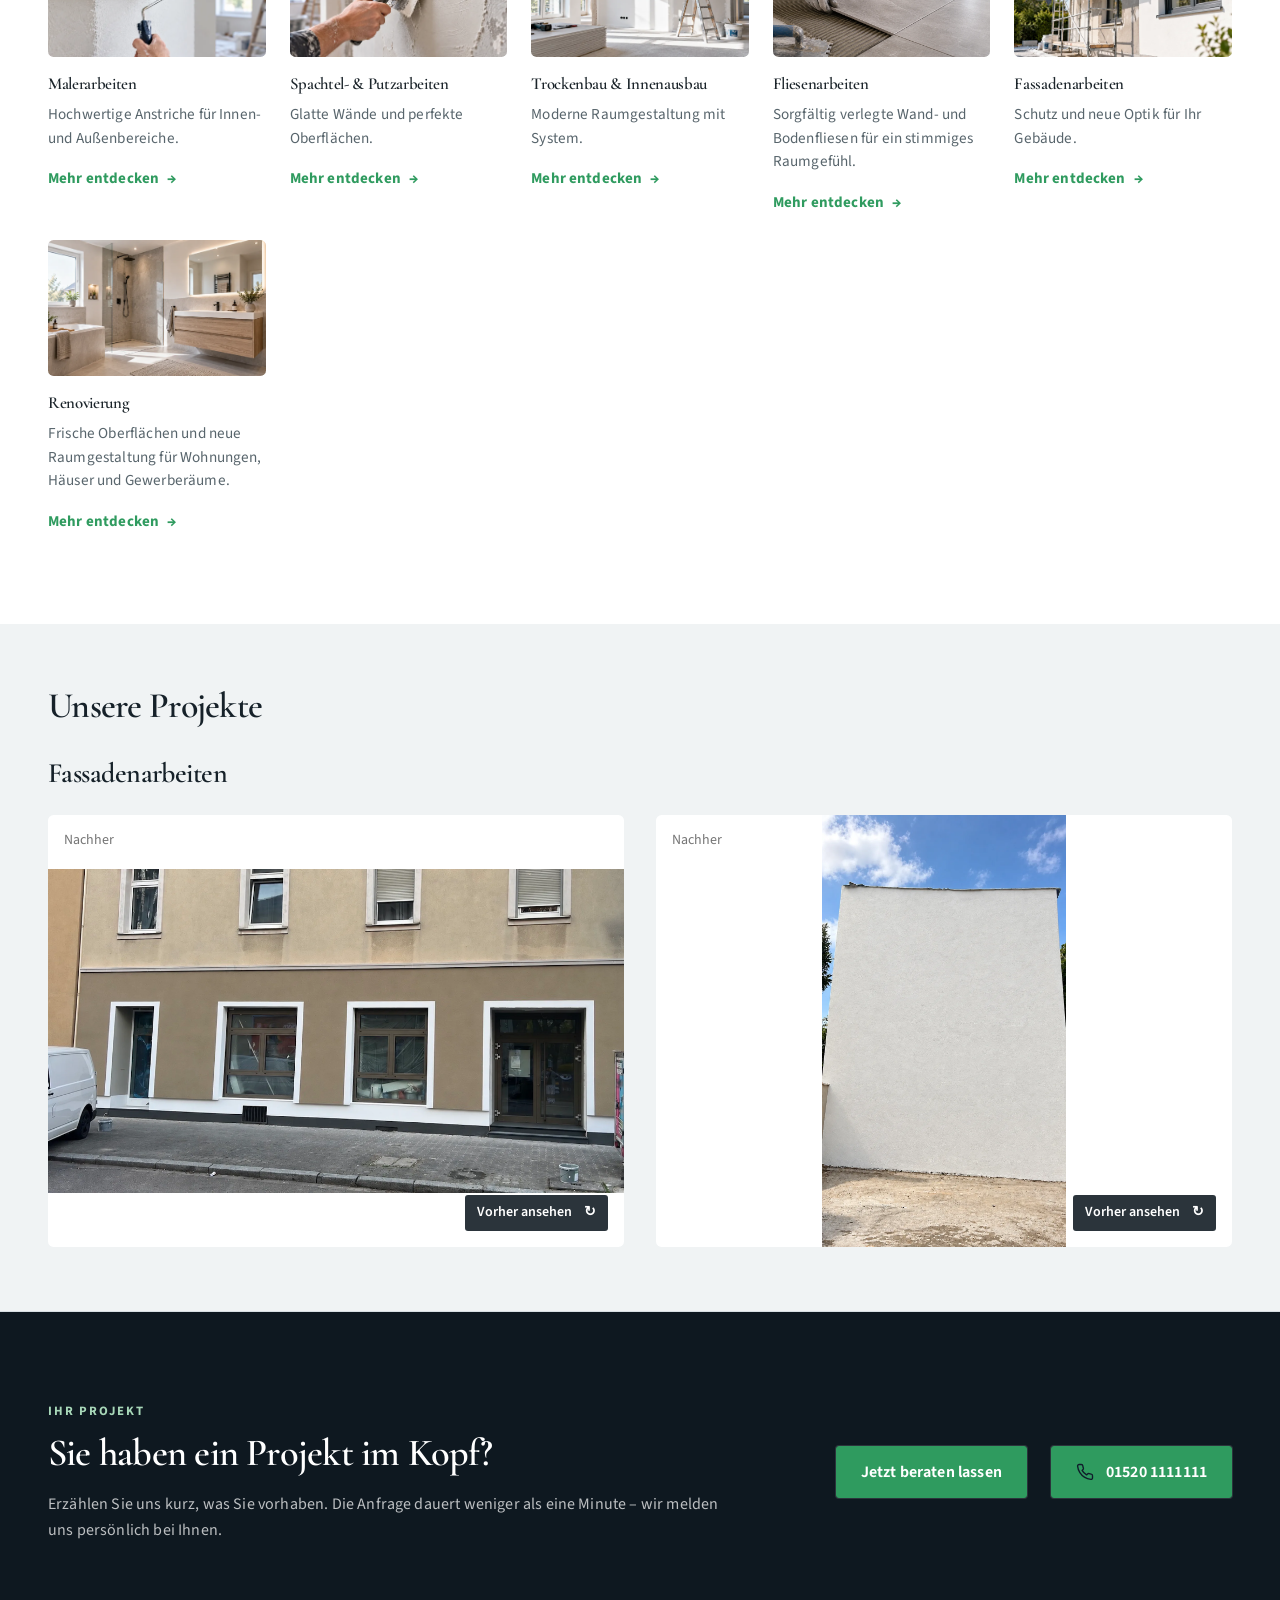
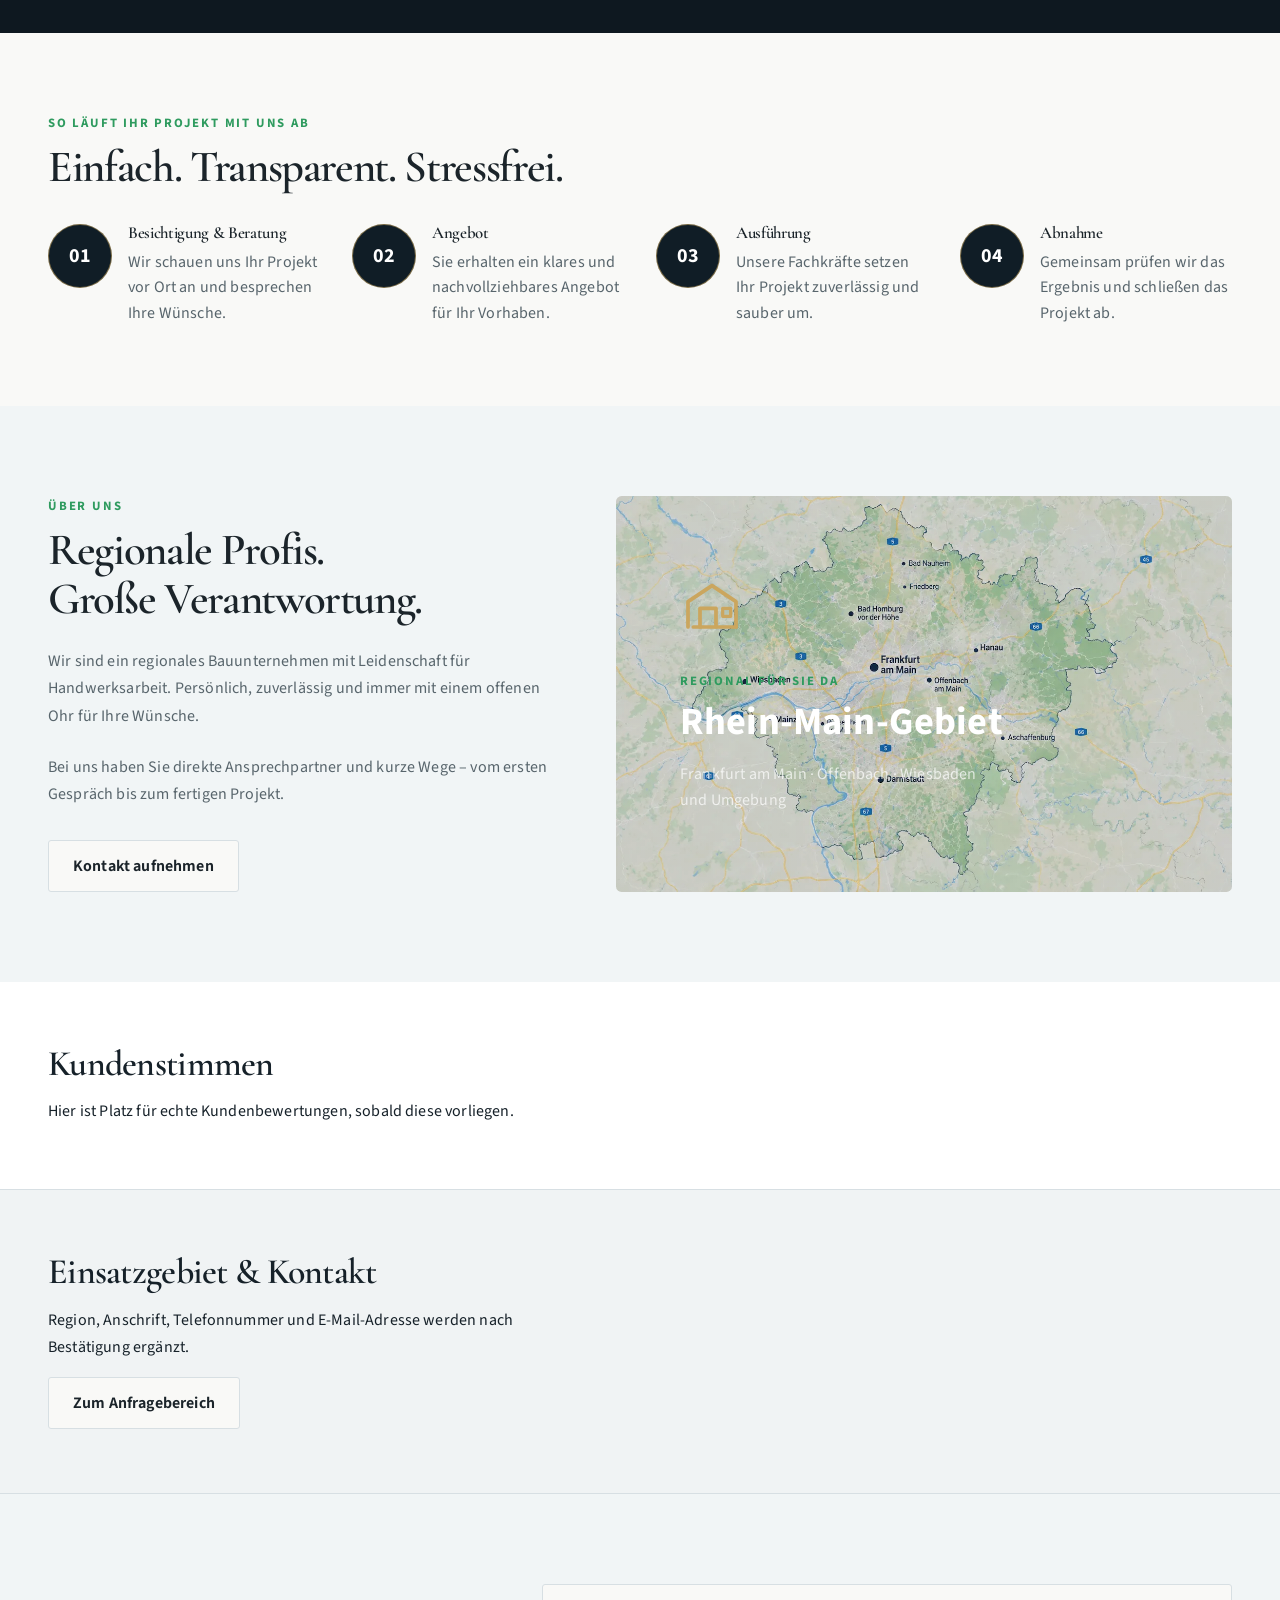
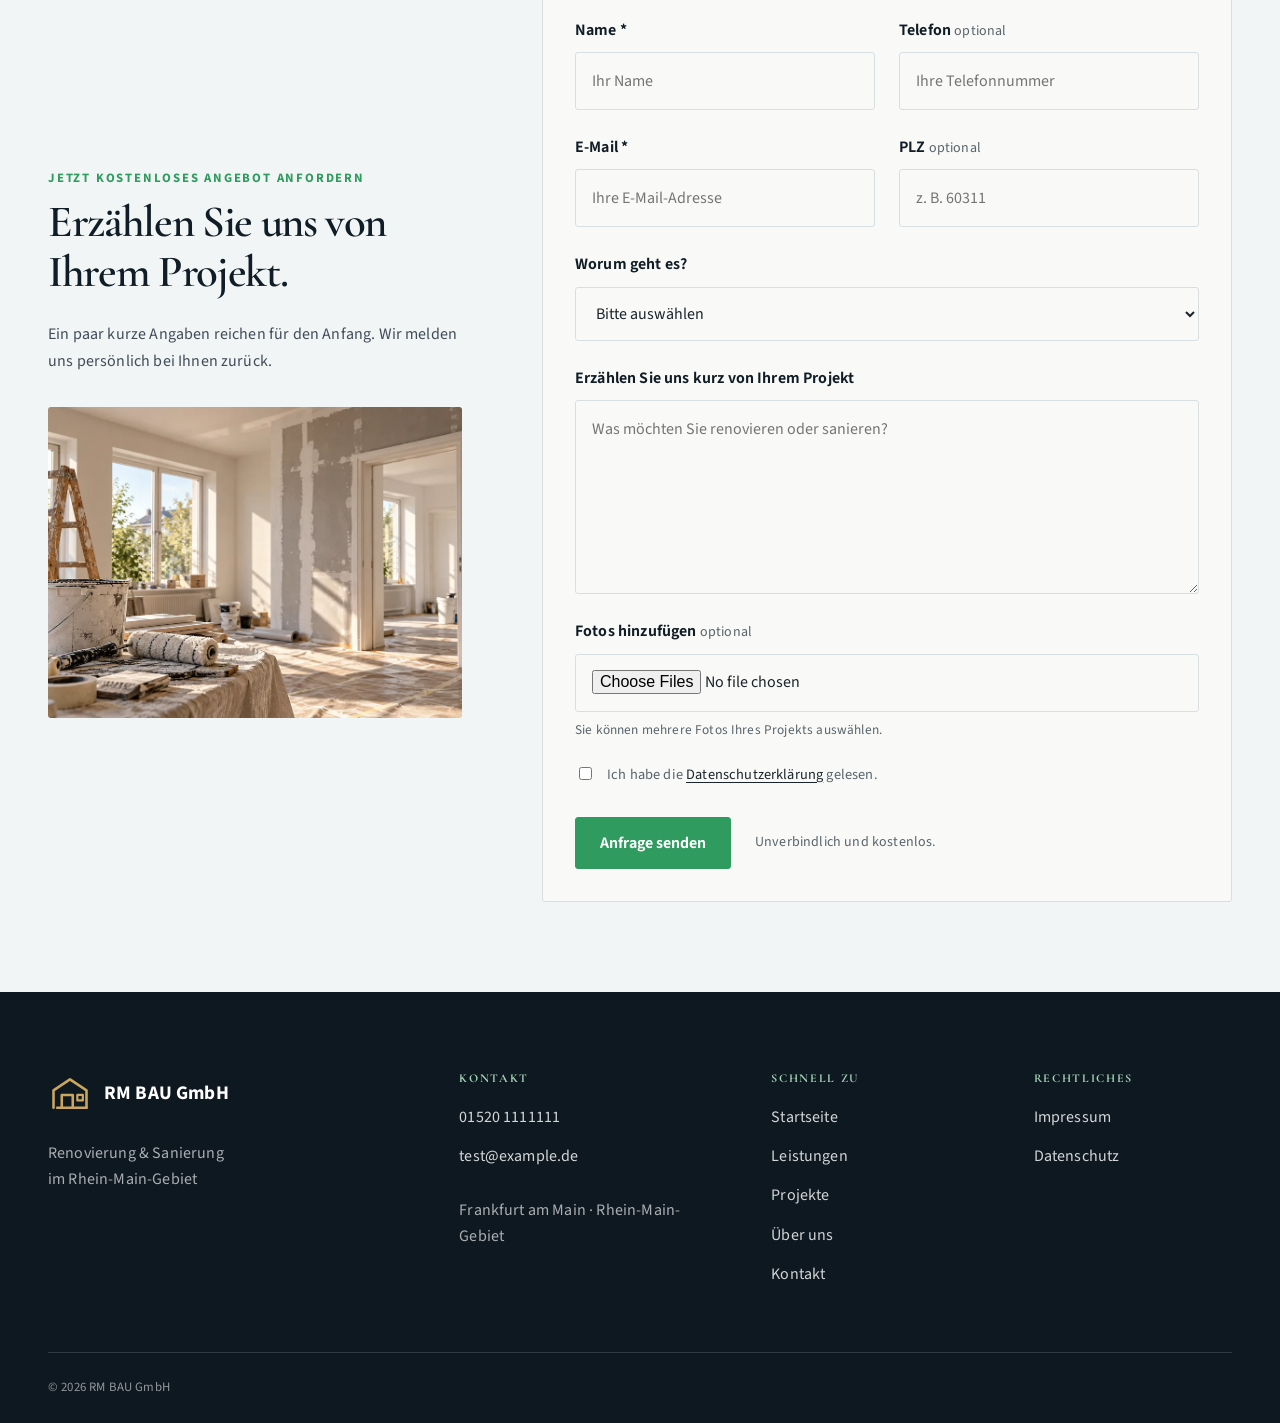
==== commit 05007988: "feat: add renovierung" ====
--- a/public/index.html
+++ b/public/index.html
@@ -362,11 +362,16 @@
           loading="lazy"
         >
 
-        <h3>Renovierung &amp; Sanierung</h3>
+        <h3>Renovierung</h3>
 
         <p>
-          Komplettlösungen für Wohnungen, Häuser und Gewerbeobjekte.
+          Frische Oberflächen und neue Raumgestaltung
+          für Wohnungen, Häuser und Gewerberäume.
         </p>
+
+        <a class="service-card__link" href="leistungen/renovierung.html">
+          Mehr entdecken <span aria-hidden="true">→</span>
+        </a>
       </article>
 
     </div>
@@ -725,7 +730,7 @@
             <option value="drywall">Trockenbau &amp; Innenausbau</option>
             <option value="tiling">Fliesenarbeiten</option>
             <option value="facade">Fassadenarbeiten</option>
-            <option value="renovation">Renovierung &amp; Sanierung</option>
+            <option value="renovation">Renovierung</option>
             <option value="other">Sonstiges</option>
           </select>
         </div>
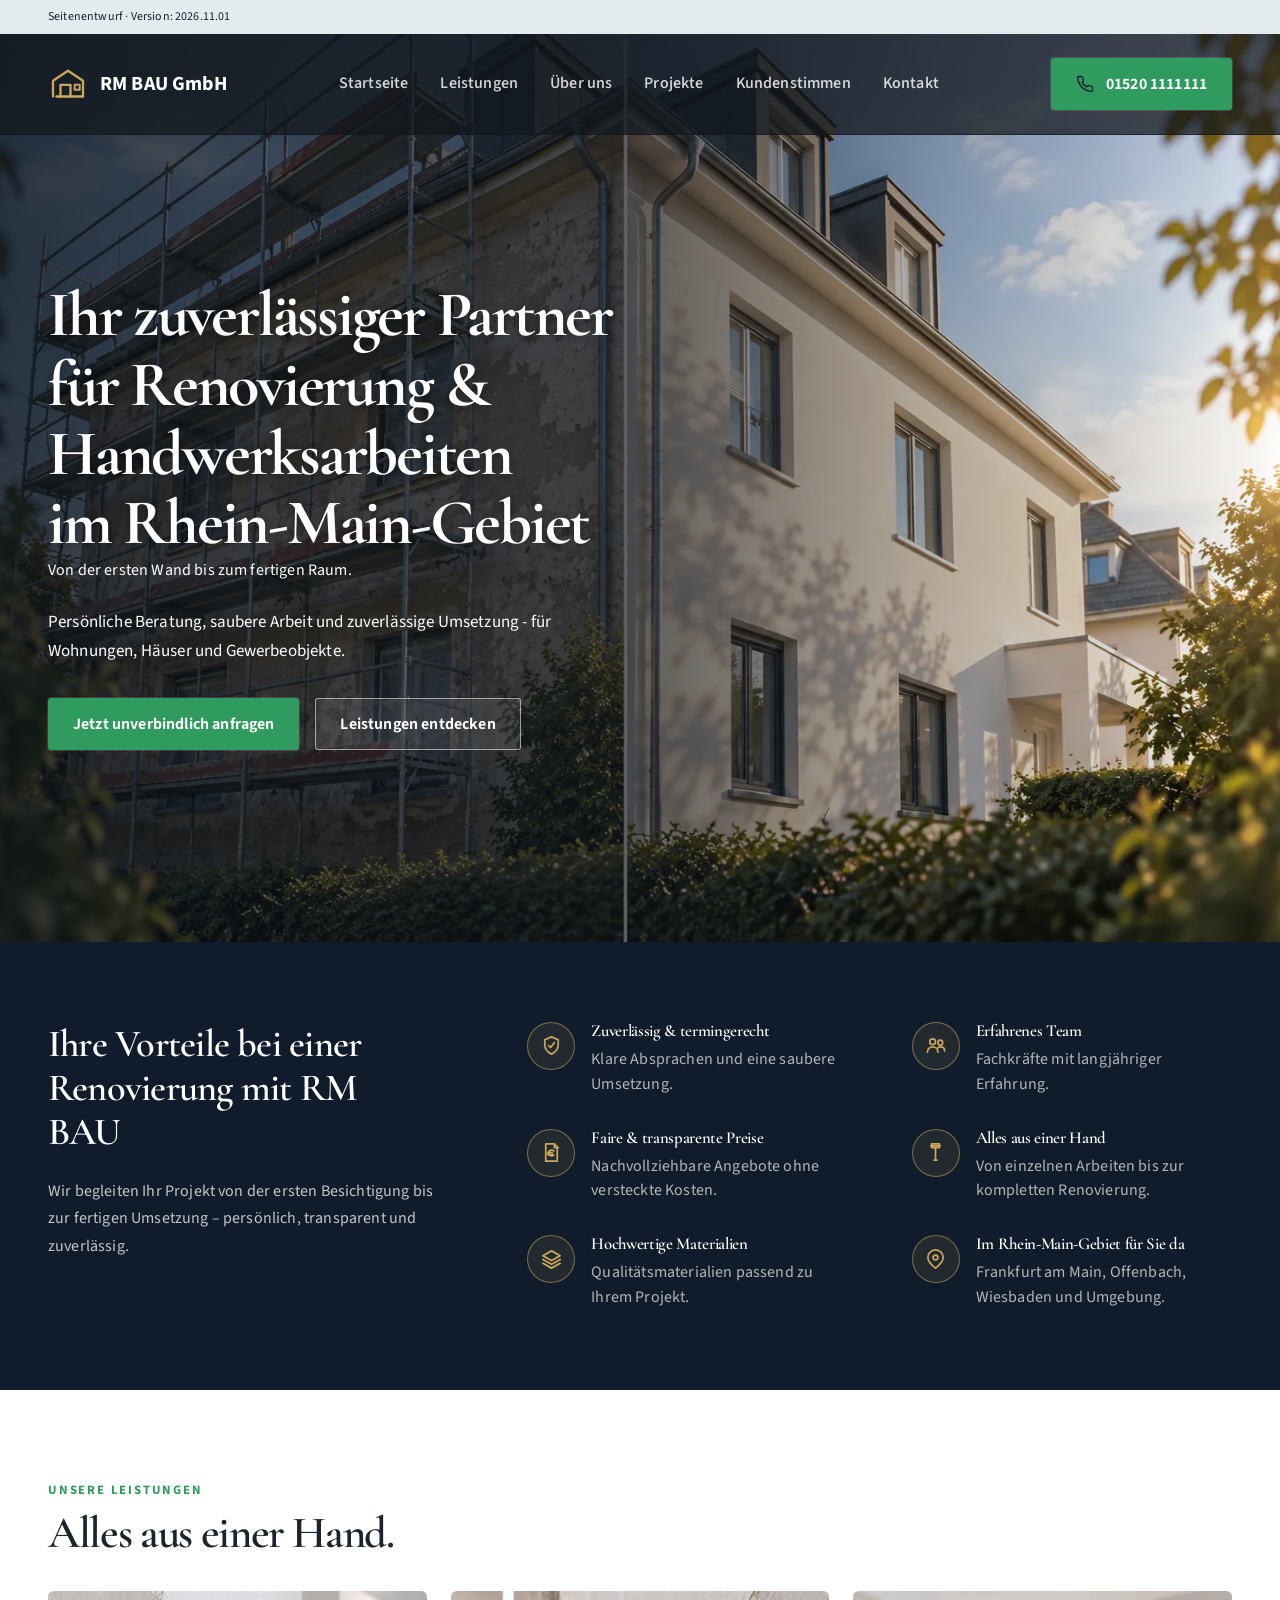
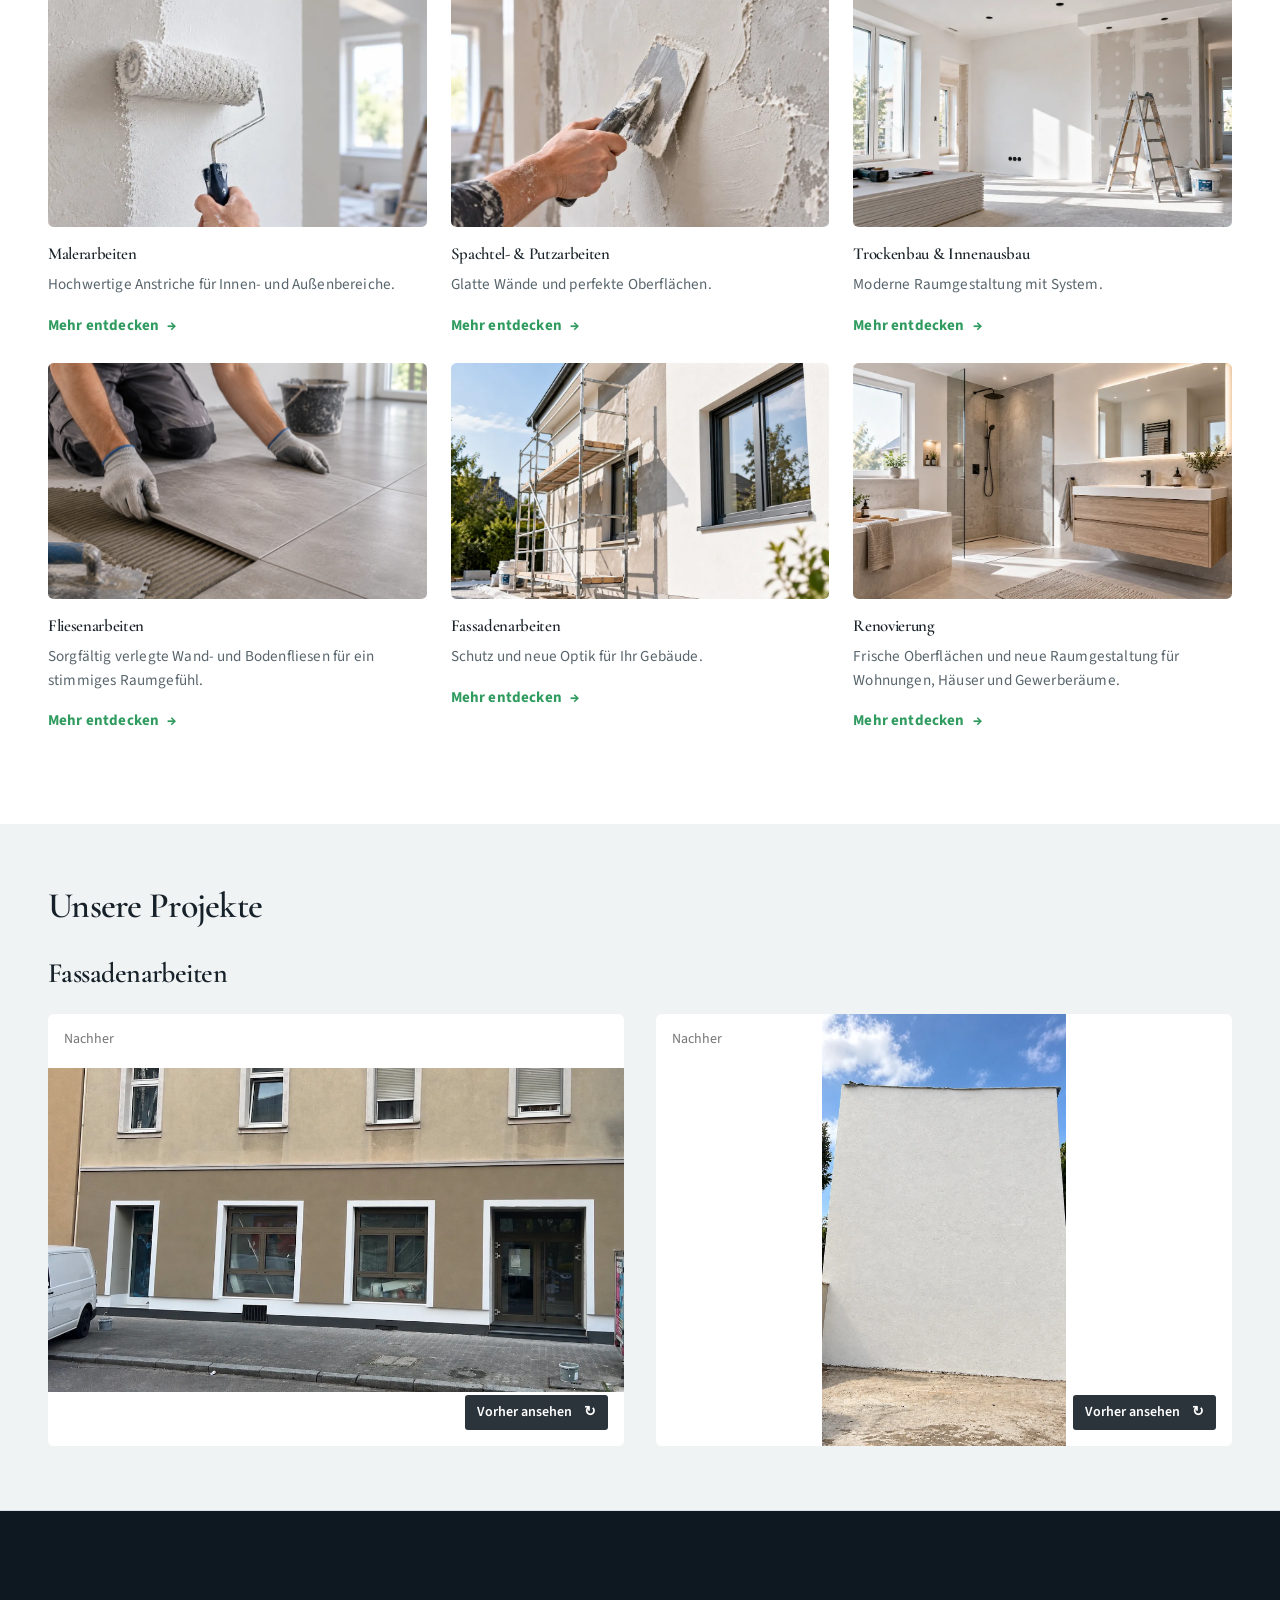
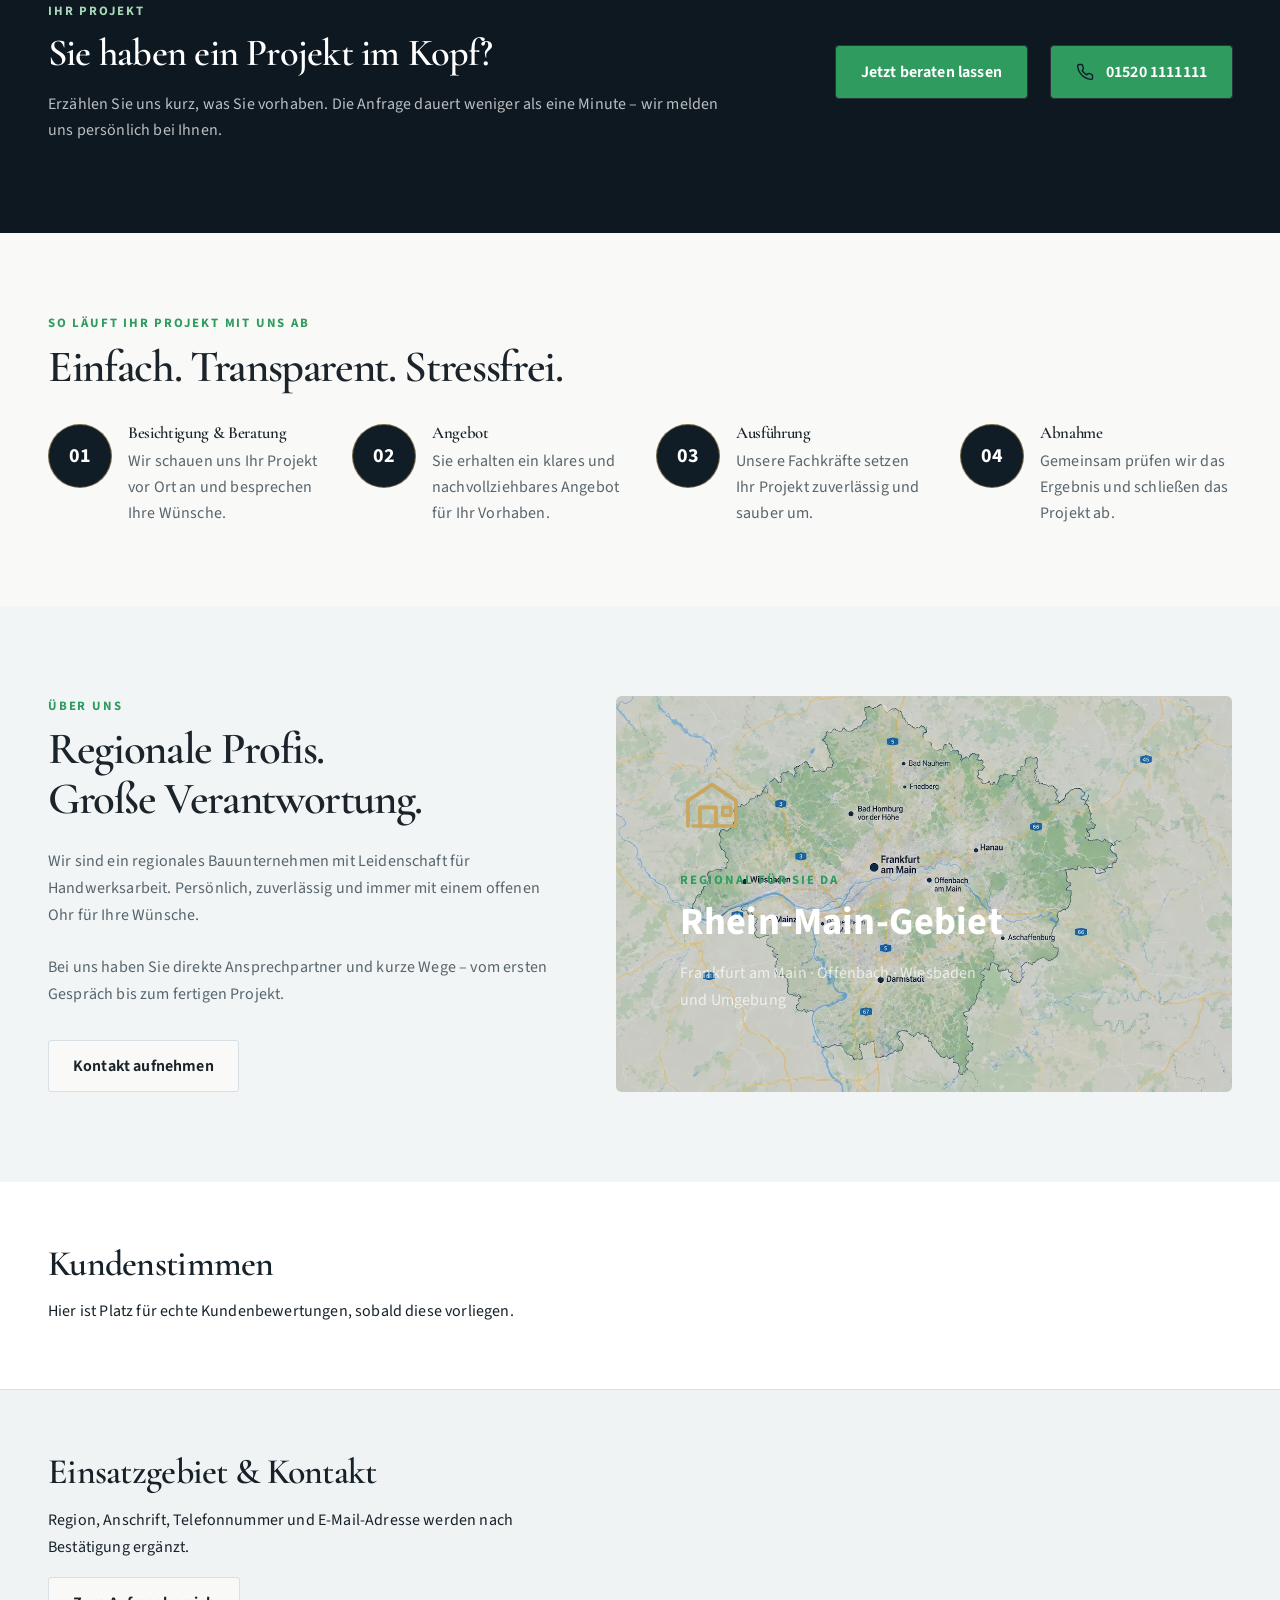
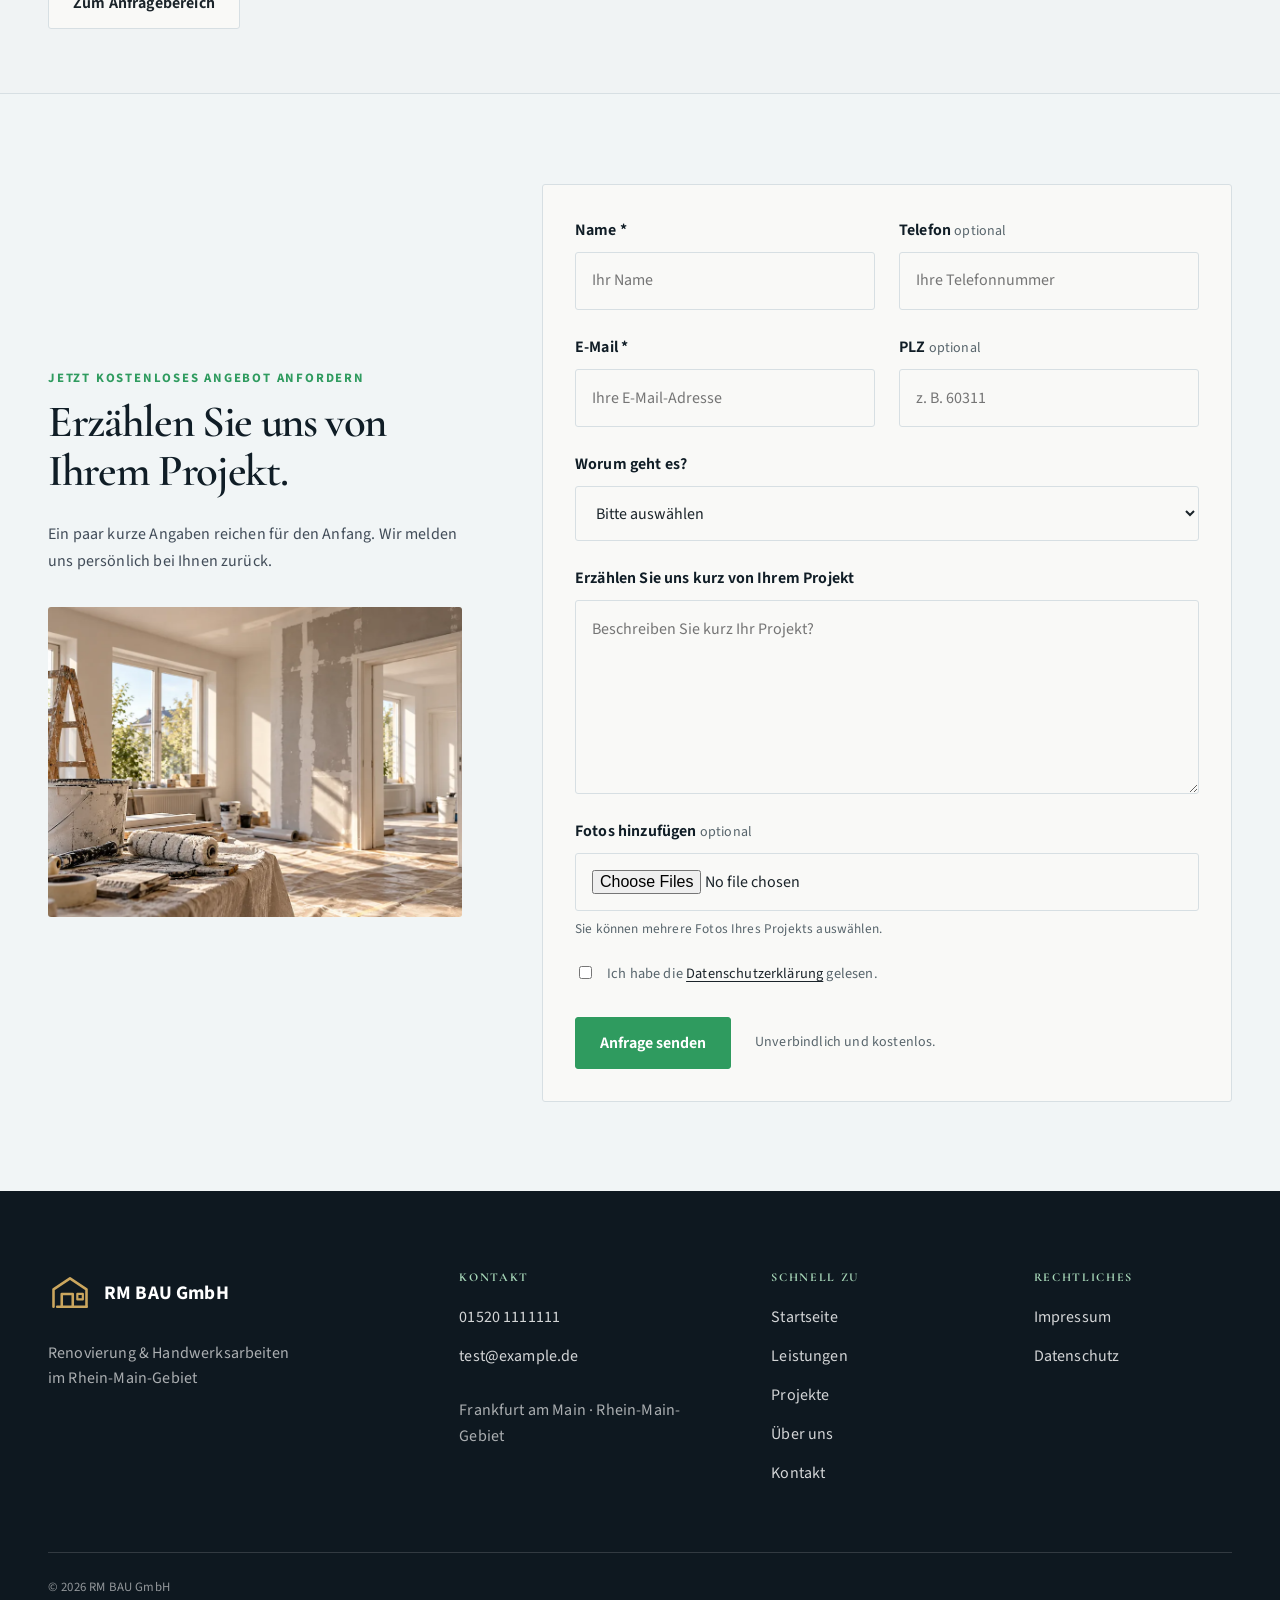
==== commit dbd2a3de: "fixes" ====
--- a/public/index.html
+++ b/public/index.html
@@ -3,7 +3,7 @@
   <head>
     <meta charset="utf-8">
     <meta name="viewport" content="width=device-width, initial-scale=1">
-    <meta name="description" content="Seitenentwurf für einen Betrieb für Renovierung und Sanierung.">
+    <meta name="description" content="RM BAU bietet Maler-, Putz-, Trockenbau-, Fliesen- und Fassadenarbeiten sowie Renovierungen im Rhein-Main-Gebiet an.">
     <meta name="robots" content="noindex, nofollow">
 
     <link rel="preconnect" href="https://fonts.googleapis.com">
@@ -13,7 +13,7 @@
       rel="stylesheet"
     >
 
-    <title>Renovierung &amp; Sanierung — Seitenentwurf</title>
+    <title>RM BAU | Renovierung &amp; Handwerksarbeiten</title>
     <link rel="icon" href="data:,">
     <link rel="stylesheet" href="assets/css/variables.css">
     <link rel="stylesheet" href="assets/css/base.css">
@@ -96,7 +96,7 @@
 
   <h1 class="hero__title" id="hero-title">
     Ihr zuverlässiger Partner<br>
-    für Renovierung &amp; Sanierung<br> 
+    für Renovierung &amp; Handwerksarbeiten<br> 
     im Rhein-Main-Gebiet
   </h1>
 
@@ -245,10 +245,6 @@
         </h2>
       </div>
 
-      <a class="services__all-link" href="#services">
-        Alle Leistungen ansehen
-        <span aria-hidden="true">→</span>
-      </a>
     </div>
 
     <div class="services__list">
@@ -744,7 +740,7 @@
             id="message"
             name="message"
             rows="6"
-            placeholder="Was möchten Sie renovieren oder sanieren?"
+            placeholder="Beschreiben Sie kurz Ihr Projekt?"
           ></textarea>
         </div>
 
@@ -812,7 +808,7 @@
       </a>
 
       <p>
-        Renovierung &amp; Sanierung<br>
+        Renovierung &amp; Handwerksarbeiten<br>
         im Rhein-Main-Gebiet
       </p>
     </div>
--- a/public/assets/css/sections/services.css
+++ b/public/assets/css/sections/services.css
@@ -59,7 +59,7 @@
 
 .services__list {
   display: grid;
-  grid-template-columns: repeat(5, minmax(0, 1fr));
+  grid-template-columns: repeat(3, minmax(0, 1fr));
   gap: var(--space-6);
 }
 
@@ -164,6 +164,7 @@
   font-size: 0.94rem;
   font-weight: 700;
   text-decoration: none;
+  touch-action: manipulation;
 }
 
 .service-card__link span {
@@ -171,13 +172,20 @@
   transition: transform 160ms ease;
 }
 
-.service-card__link:hover,
+/* Keyboard navigation */
 .service-card__link:focus-visible {
   text-decoration: underline;
 }
 
-.service-card__link:hover span {
-  transform: translateX(0.25rem);
+/* Hover effects only for mouse devices */
+@media (hover: hover) and (pointer: fine) {
+  .service-card__link:hover {
+    text-decoration: underline;
+  }
+
+  .service-card__link:hover span {
+    transform: translateX(0.25rem);
+  }
 }
 
 @media (prefers-reduced-motion: reduce) {
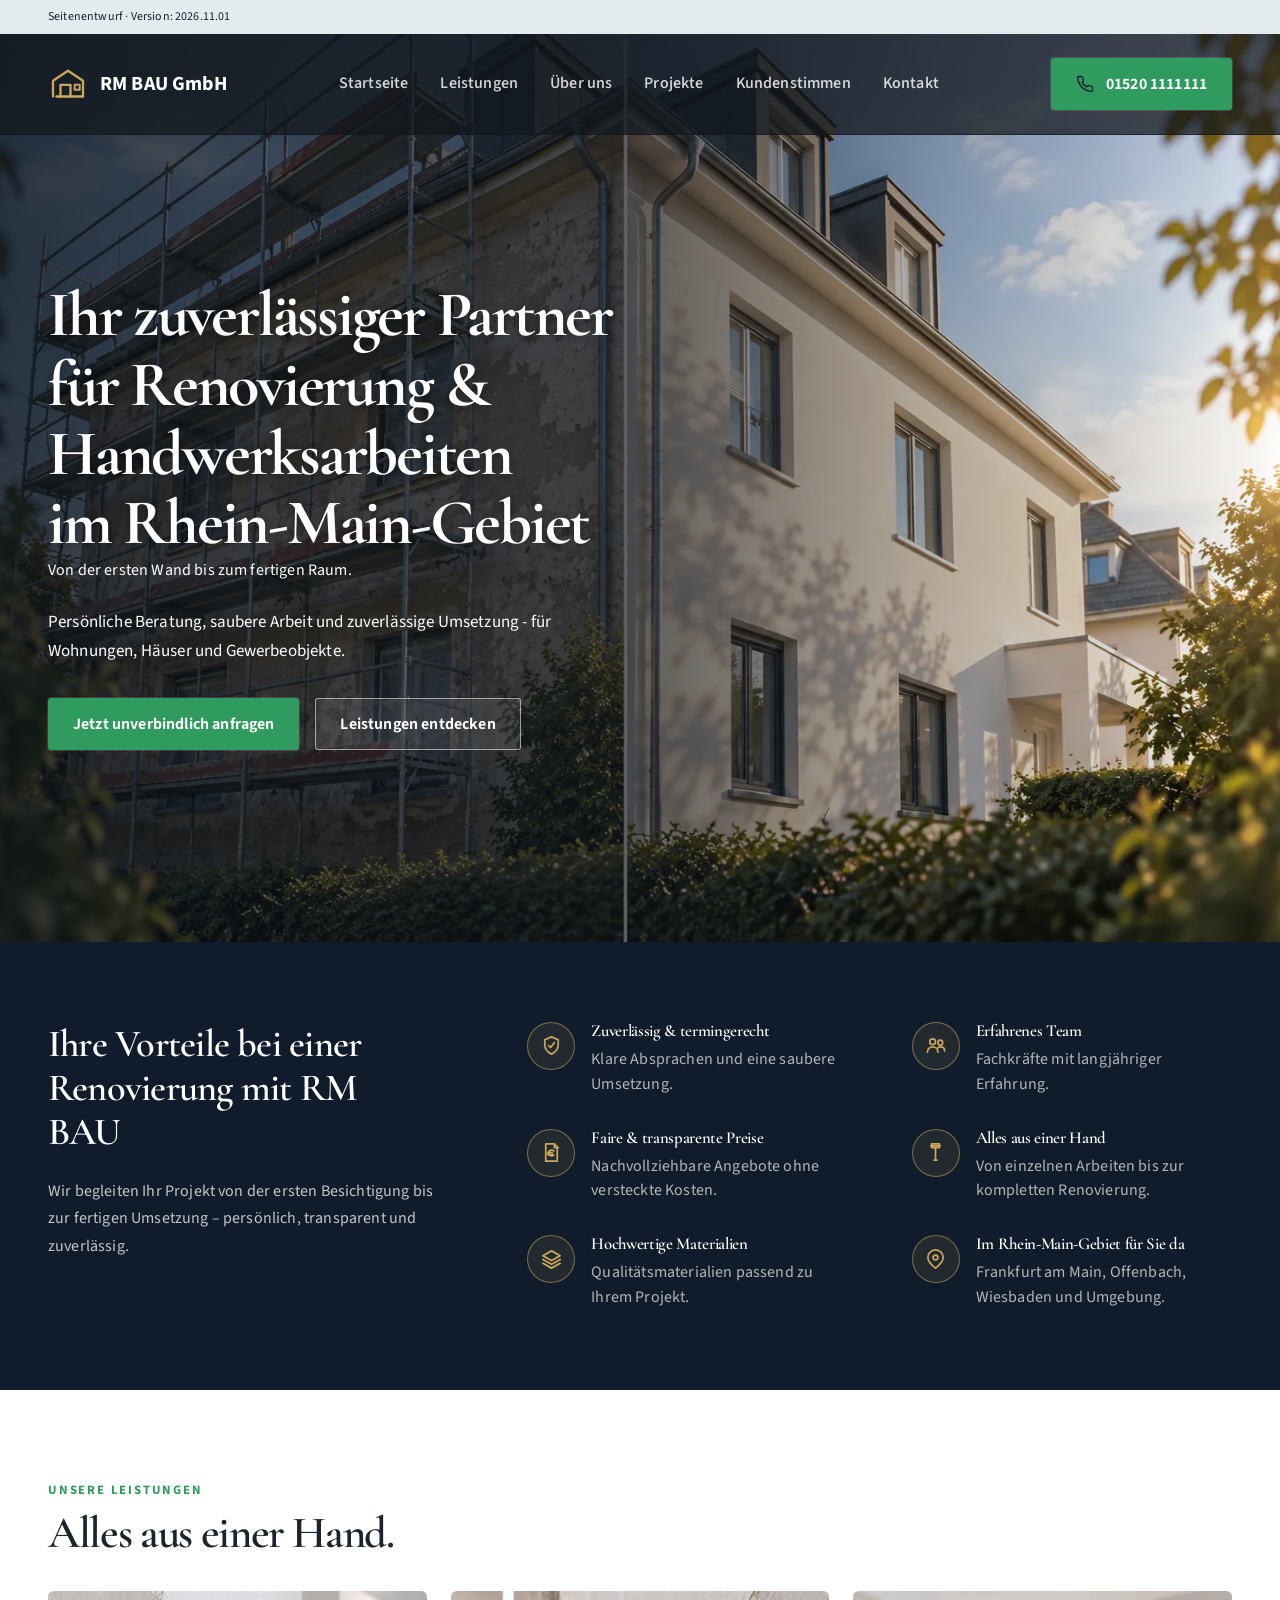
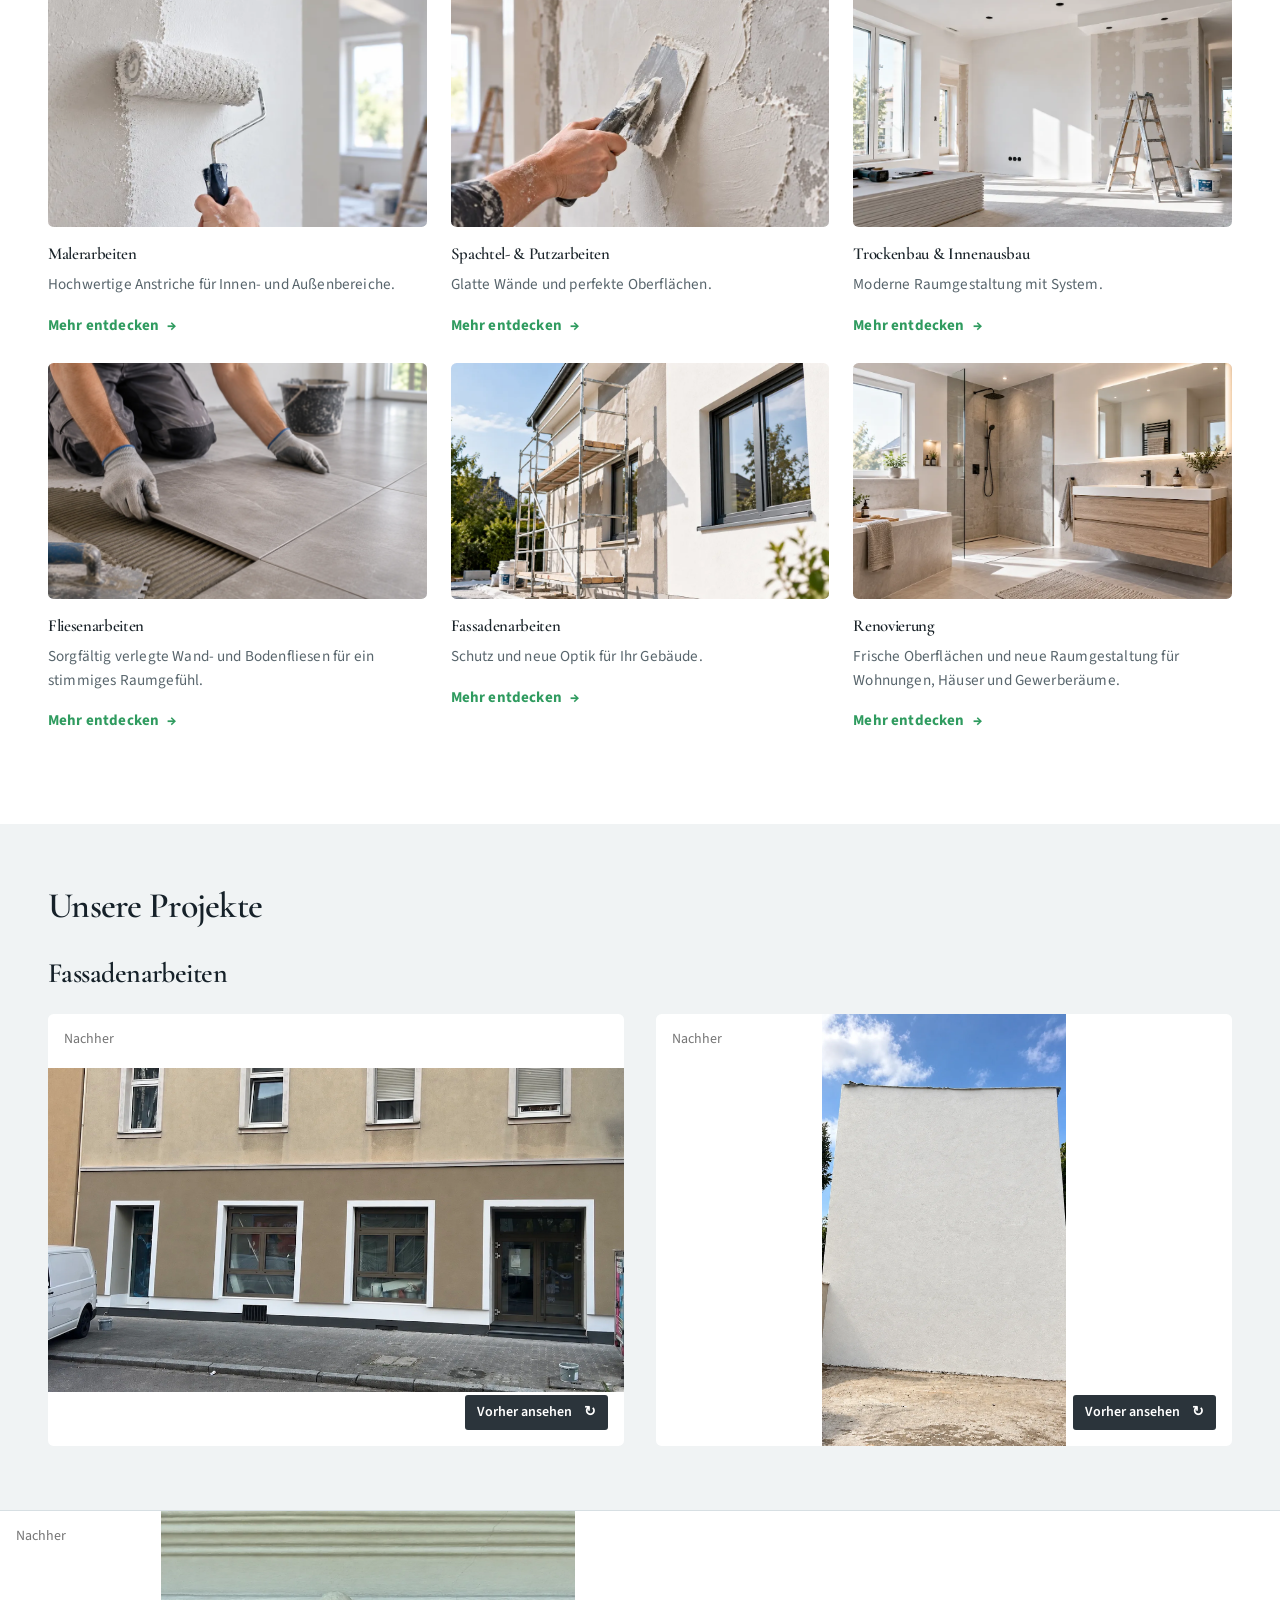
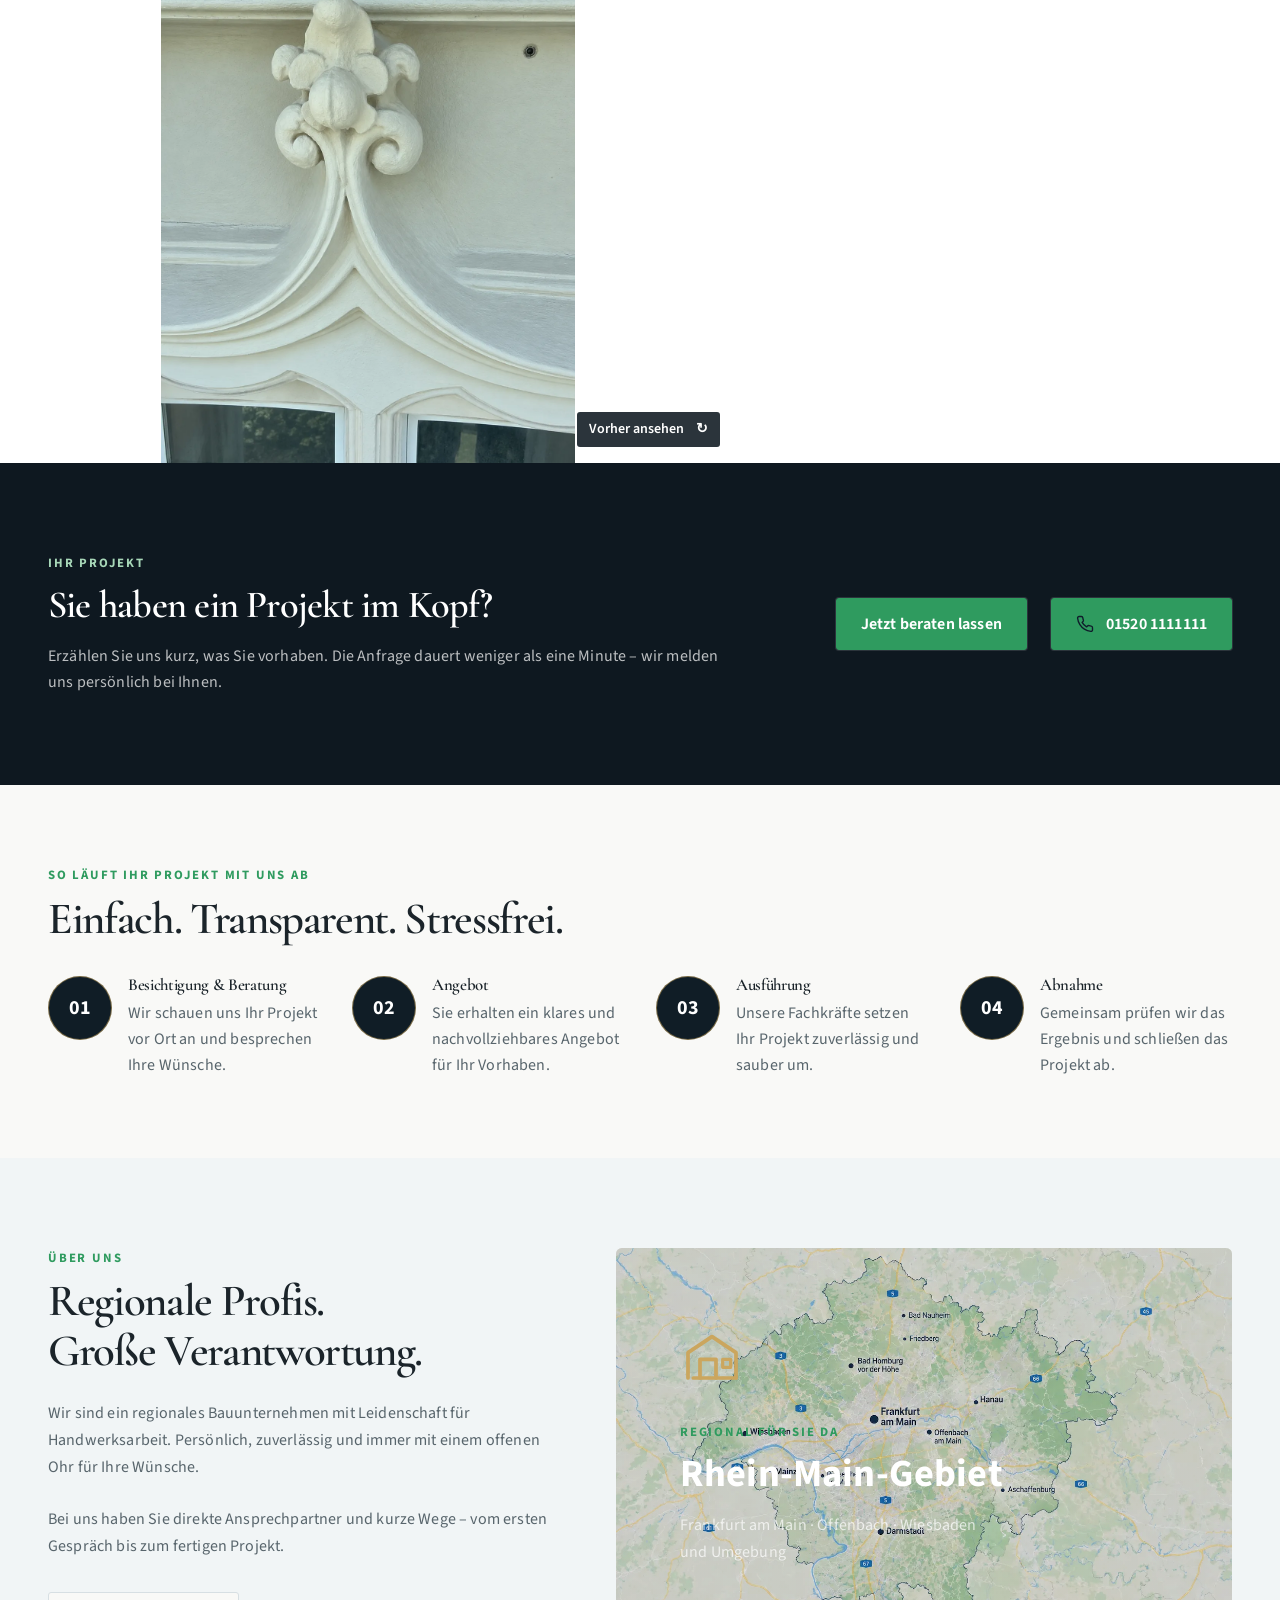
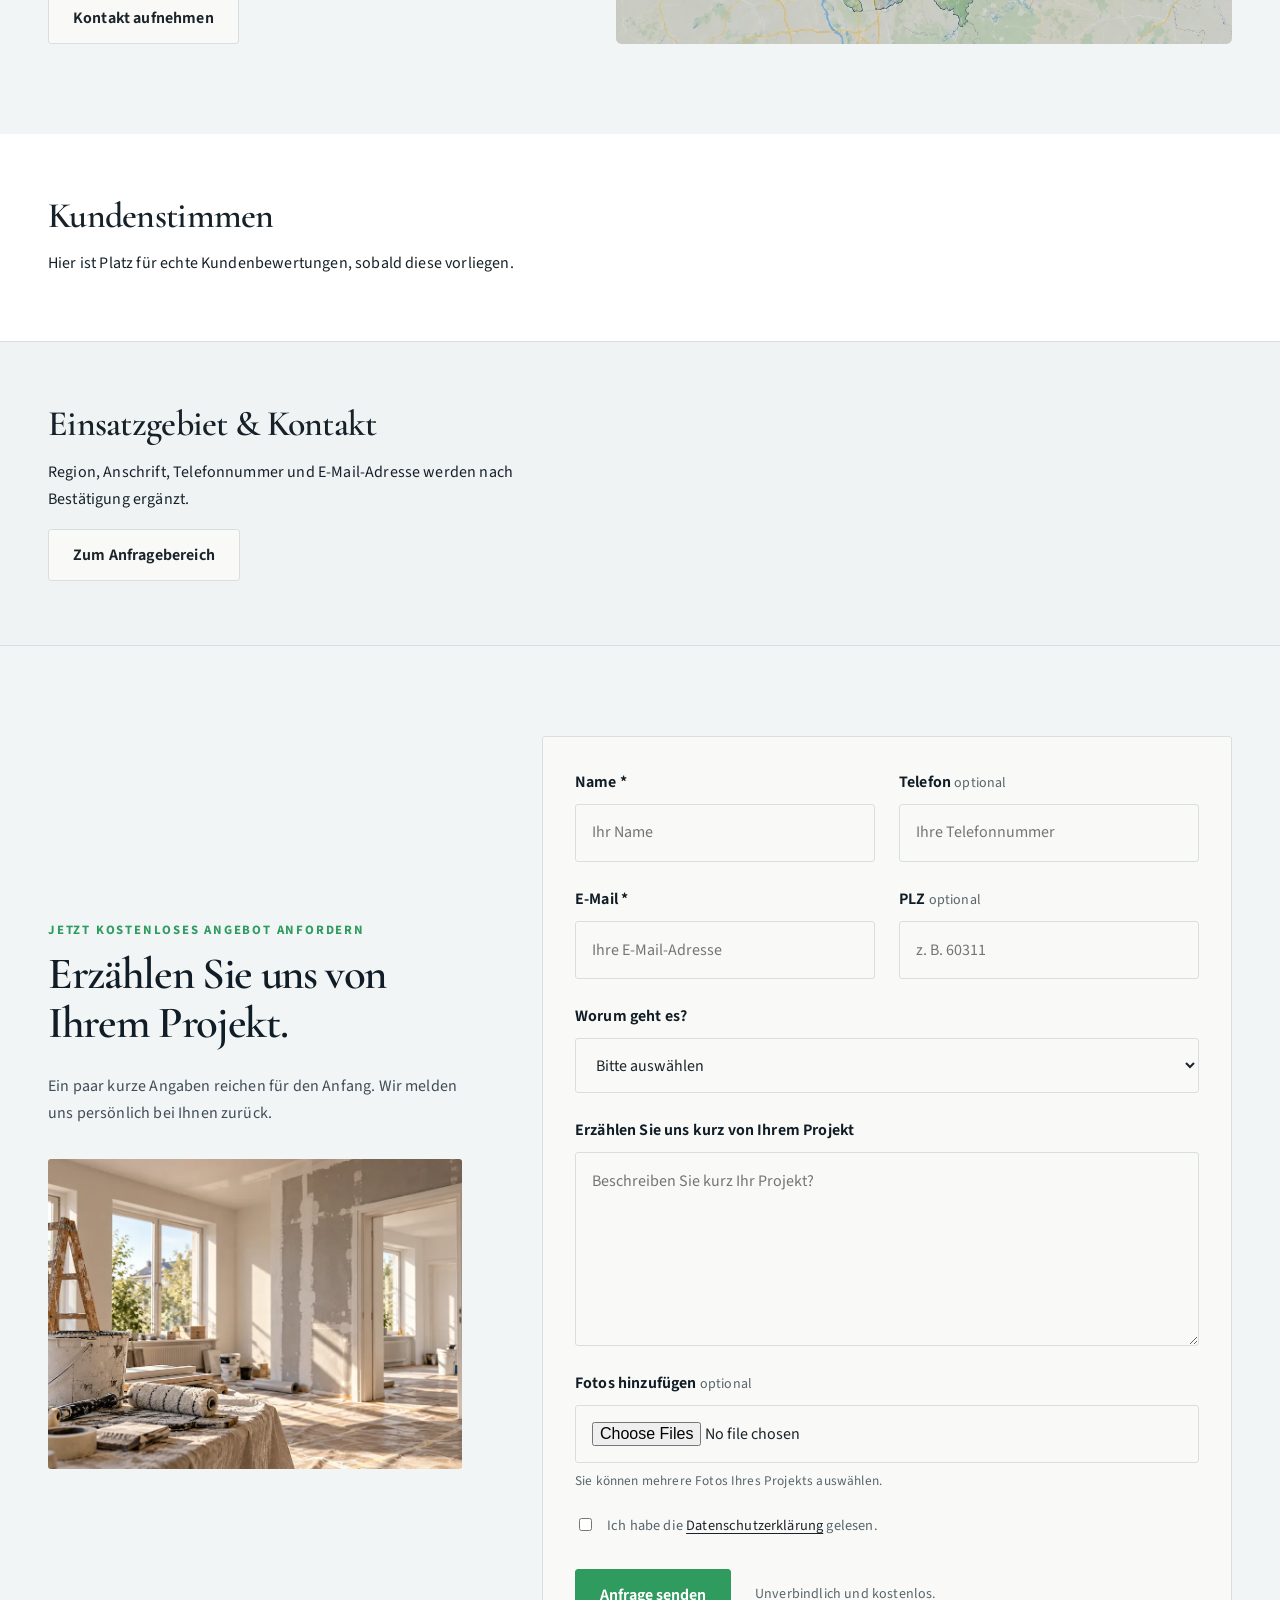
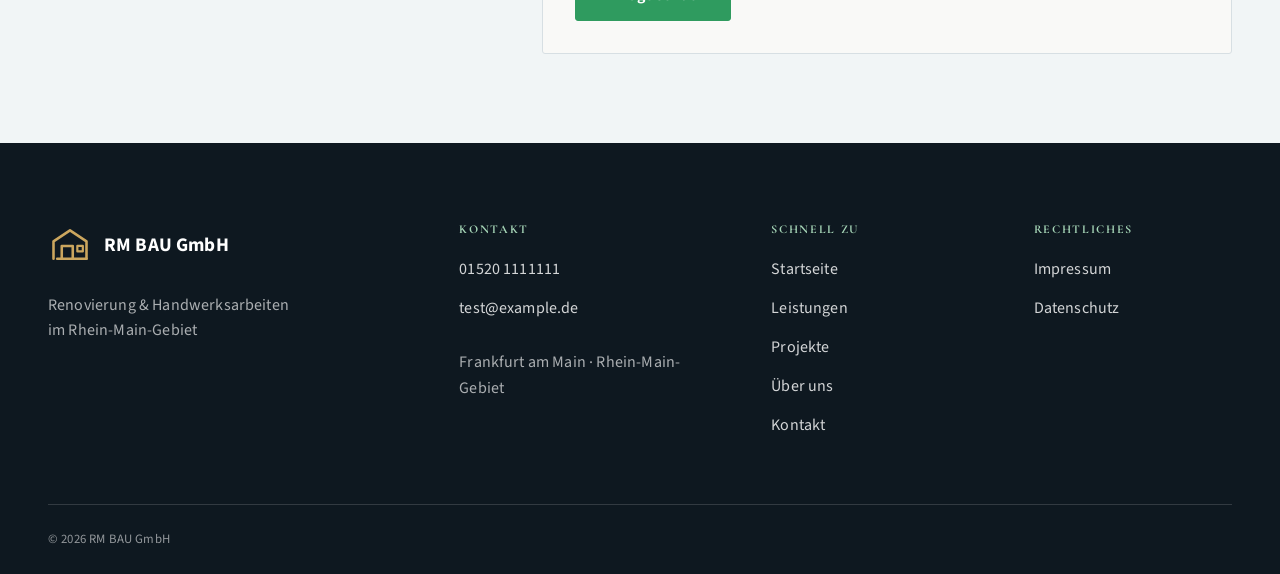
==== commit 7fe068a0: "feat: add new project" ====
--- a/public/index.html
+++ b/public/index.html
@@ -454,6 +454,71 @@
         </div>
       </section>
 
+
+<!-- Project 03: Stuckarbeiten / Fassadendetail -->
+<article
+  class="project-card"
+  data-project-name="Fassadenornament 03"
+>
+  <button
+    class="project-card__toggle"
+    type="button"
+    aria-label="Fassadenornament 03: Nachher. Vorher ansehen."
+    disabled
+  >
+    <span class="project-card__inner">
+
+      <!-- AFTER: Finished work -->
+      <span
+        class="project-card__face project-card__face--after"
+        aria-hidden="false"
+      >
+        <img
+          class="project-card__image project-card__image--after"
+          src="assets/images/projects/facade-stuck-after.webp"
+          alt="Aufgearbeitetes Fassadenornament"
+          loading="lazy"
+          decoding="async"
+        >
+
+        <span class="project-card__label">
+          Nachher
+        </span>
+
+        <span class="project-card__hint">
+          Vorher ansehen
+          <span aria-hidden="true">↻</span>
+        </span>
+      </span>
+
+      <!-- BEFORE: Original condition -->
+      <span
+        class="project-card__face project-card__face--before"
+        aria-hidden="true"
+      >
+        <img
+          class="project-card__image project-card__image--before"
+          src="assets/images/projects/facade-stuck-before.webp"
+          alt="Fassadenornament mit beschädigter Oberfläche"
+          loading="lazy"
+          decoding="async"
+        >
+
+        <span class="project-card__label">
+          Vorher
+        </span>
+
+        <span class="project-card__hint">
+          Nachher ansehen
+          <span aria-hidden="true">↻</span>
+        </span>
+      </span>
+
+    </span>
+  </button>
+</article>
+
+
       <!-- Project CTA -->
 <section class="project-cta" aria-labelledby="project-cta-title">
   <div class="container project-cta__inner">
